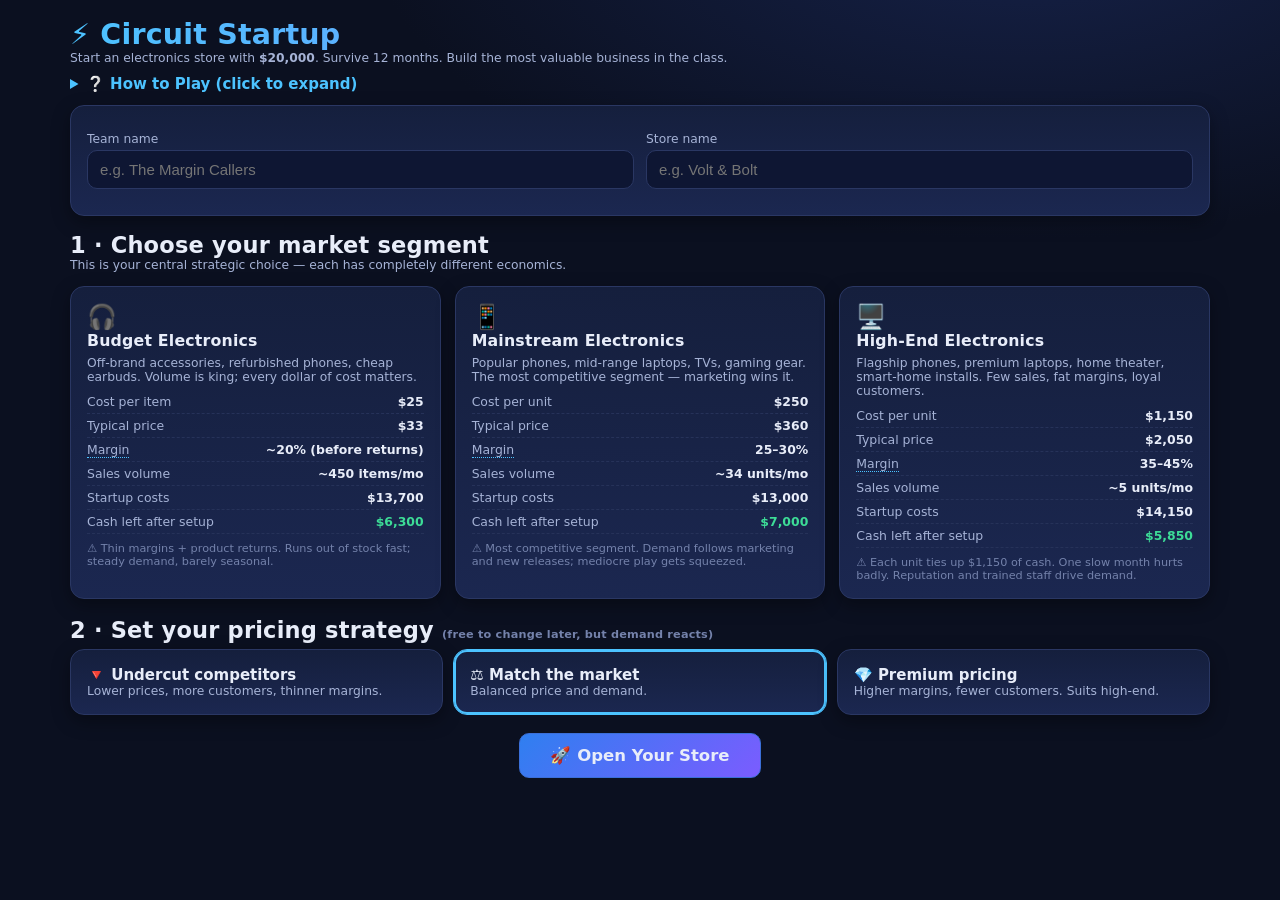
==== index.html @ 0dbc2387 "Add Circuit Startup: electronics store simulation game Single-file browser game for classroom use: t" ====
<!DOCTYPE html>
<html lang="en">
<head>
<meta charset="UTF-8">
<meta name="viewport" content="width=device-width, initial-scale=1.0">
<title>Circuit City Startup — Electronics Store Simulation</title>
<style>
:root{
  --bg:#0b1020; --bg2:#101832; --card:#151f3d; --card2:#1b2750;
  --line:#2a3763; --ink:#e8edf9; --ink2:#a6b3d6; --muted:#7482ab;
  --accent:#4cc3ff; --accent2:#8b7bff; --good:#3ddc97; --warn:#ffc857; --bad:#ff6b81;
  --chart:#4499ec;
  --radius:14px;
  font-size:15px;
}
*{box-sizing:border-box; margin:0; padding:0}
body{
  background:radial-gradient(1200px 600px at 80% -10%, #16224a 0%, var(--bg) 55%);
  color:var(--ink); font-family:"Segoe UI", system-ui, -apple-system, Roboto, sans-serif;
  min-height:100vh;
}
button{font-family:inherit}
h1,h2,h3{font-weight:700; letter-spacing:.2px}
.wrap{max-width:1180px; margin:0 auto; padding:18px 20px 60px}
.small{font-size:.82rem; color:var(--ink2)}
.tiny{font-size:.75rem; color:var(--muted)}
.money{font-variant-numeric:tabular-nums}
.good{color:var(--good)} .bad{color:var(--bad)} .warn{color:var(--warn)}
.hidden{display:none !important}

/* ---------- generic cards / buttons ---------- */
.card{background:linear-gradient(180deg,var(--card),var(--card2)); border:1px solid var(--line);
  border-radius:var(--radius); padding:16px; box-shadow:0 6px 18px rgba(0,0,0,.35)}
.btn{cursor:pointer; border:1px solid var(--line); background:#233059; color:var(--ink);
  padding:8px 14px; border-radius:10px; font-size:.9rem; transition:transform .06s, background .15s}
.btn:hover{background:#2c3c6e}
.btn:active{transform:scale(.97)}
.btn.primary{background:linear-gradient(135deg,#2f7ff0,#7b5cff); border-color:#3b6fd8; font-weight:700}
.btn.primary:hover{filter:brightness(1.12)}
.btn.danger{background:#5a2333; border-color:#7c3247}
.btn.ghost{background:transparent}
.btn:disabled{opacity:.42; cursor:not-allowed; transform:none}
.btn .cost{color:var(--warn); font-weight:700; margin-left:6px}
.pill{display:inline-block; padding:2px 10px; border-radius:999px; font-size:.72rem; border:1px solid var(--line); color:var(--ink2)}

/* ---------- tooltips ---------- */
.tt{border-bottom:1px dotted var(--accent); cursor:help; position:relative}
.tt:hover::after{
  content:attr(data-tip); position:absolute; left:0; bottom:130%; z-index:50; width:260px;
  background:#0d1430; border:1px solid var(--accent); color:var(--ink); padding:9px 11px;
  border-radius:10px; font-size:.78rem; line-height:1.35; box-shadow:0 8px 20px rgba(0,0,0,.5);
  white-space:normal; font-weight:400;
}

/* ---------- setup ---------- */
.logo{font-size:1.9rem; background:linear-gradient(90deg,var(--accent),var(--accent2));
  -webkit-background-clip:text; background-clip:text; color:transparent}
.setup-grid{display:grid; grid-template-columns:repeat(auto-fit,minmax(300px,1fr)); gap:14px; margin-top:14px}
.seg-card{cursor:pointer; position:relative; transition:border-color .15s, transform .1s}
.seg-card:hover{transform:translateY(-2px)}
.seg-card.sel{border-color:var(--accent); box-shadow:0 0 0 2px var(--accent) inset}
.seg-card h3{font-size:1.05rem; margin-bottom:2px}
.seg-card .icon{font-size:1.6rem}
.stat-row{display:flex; justify-content:space-between; padding:4px 0; border-bottom:1px dashed #263259; font-size:.83rem}
.stat-row span:first-child{color:var(--ink2)}
.field{margin:10px 0}
.field label{display:block; font-size:.82rem; color:var(--ink2); margin-bottom:4px}
.field input{width:100%; padding:10px 12px; border-radius:10px; border:1px solid var(--line);
  background:#0e1633; color:var(--ink); font-size:1rem}
.price-opts{display:flex; gap:10px; flex-wrap:wrap; margin-top:6px}
.price-opt{flex:1; min-width:170px; cursor:pointer}
.price-opt.sel{border-color:var(--accent); box-shadow:0 0 0 2px var(--accent) inset}

/* ---------- dashboard ---------- */
.dash{display:grid; grid-template-columns:repeat(auto-fit,minmax(150px,1fr)); gap:10px; margin:12px 0}
.dash .card{padding:10px 14px}
.dash .lbl{font-size:.7rem; text-transform:uppercase; letter-spacing:.8px; color:var(--muted)}
.dash .val{font-size:1.25rem; font-weight:800; margin-top:2px}
#cashVal.c-good{color:var(--good)} #cashVal.c-warn{color:var(--warn)} #cashVal.c-bad{color:var(--bad)}
.meter{height:8px; background:#0d1430; border-radius:99px; overflow:hidden; margin-top:6px}
.meter i{display:block; height:100%; background:linear-gradient(90deg,var(--bad),var(--warn),var(--good)); border-radius:99px}

/* ---------- decision grid ---------- */
.decisions{display:grid; grid-template-columns:repeat(auto-fit,minmax(330px,1fr)); gap:14px; margin-top:14px}
.dcard h3{display:flex; align-items:center; gap:8px; font-size:1rem; margin-bottom:8px}
.dcard .row{display:flex; align-items:center; justify-content:space-between; gap:8px; padding:7px 0; border-bottom:1px dashed #223059}
.dcard .row:last-child{border-bottom:none}
.dcard .desc{flex:1; font-size:.83rem; color:var(--ink2)}
.dcard .desc b{color:var(--ink)}
qty-ctl,.qty{display:flex; align-items:center; gap:6px}
.qty input{width:74px; text-align:center; padding:6px; border-radius:8px; border:1px solid var(--line); background:#0e1633; color:var(--ink)}
.bills li{display:flex; justify-content:space-between; padding:3px 0; font-size:.85rem; color:var(--ink2); list-style:none}
.owned{color:var(--good); font-size:.8rem; font-weight:700}

/* ---------- header/topbar ---------- */
.topbar{display:flex; align-items:center; justify-content:space-between; gap:12px; flex-wrap:wrap}
.month-chip{font-size:1rem; font-weight:800; padding:6px 14px; border-radius:10px; background:#1d2a55; border:1px solid var(--line)}
.season{font-size:.78rem; color:var(--warn)}

/* ---------- chart ---------- */
.chartbox{margin-top:10px}
.chartbox svg{width:100%; height:150px; display:block}
.chartbox text{fill:var(--muted); font-size:10px}
.chartbox .axis{stroke:#26335f; stroke-width:1}
.chartbox .cashline{stroke:var(--chart); stroke-width:2; fill:none; stroke-linejoin:round; stroke-linecap:round}
.chartbox .dot{fill:var(--chart)}
.chartbox .hover-target{fill:transparent; cursor:pointer}
.chartbox .lastlbl{fill:var(--ink); font-weight:700; font-size:11px}

/* ---------- modal ---------- */
.modal-bg{position:fixed; inset:0; background:rgba(4,8,20,.75); display:flex; align-items:center;
  justify-content:center; z-index:100; padding:16px; overflow:auto}
.modal{max-width:640px; width:100%; max-height:92vh; overflow:auto}
.modal h2{margin-bottom:10px}
.pnl{width:100%; border-collapse:collapse; margin:8px 0}
.pnl td{padding:5px 4px; font-size:.88rem; border-bottom:1px dashed #223059}
.pnl td:last-child{text-align:right; font-variant-numeric:tabular-nums}
.pnl tr.total td{border-top:2px solid var(--line); border-bottom:none; font-weight:800}
.breakdown li{list-style:none; font-size:.85rem; color:var(--ink2); padding:3px 0}
.breakdown b{color:var(--ink)}
.event-card{border:1px solid var(--line); border-radius:12px; padding:12px; margin:10px 0}
.event-card.good{border-color:var(--good)} .event-card.bad{border-color:var(--bad)} .event-card.mixed{border-color:var(--warn)}

/* ---------- toasts ---------- */
#toasts{position:fixed; right:16px; top:16px; z-index:200; display:flex; flex-direction:column; gap:8px}
.toast{background:#111b3d; border:1px solid var(--line); border-left:4px solid var(--accent);
  padding:10px 14px; border-radius:10px; font-size:.85rem; box-shadow:0 8px 24px rgba(0,0,0,.5);
  animation:pop .18s ease-out; max-width:320px}
.toast.spend{border-left-color:var(--warn)} .toast.earn{border-left-color:var(--good)} .toast.err{border-left-color:var(--bad)}
@keyframes pop{from{transform:translateY(-8px); opacity:0} to{transform:none; opacity:1}}

/* ---------- final screens ---------- */
.score-big{font-size:3.2rem; font-weight:900; text-align:center; margin:12px 0;
  background:linear-gradient(90deg,var(--accent),var(--accent2)); -webkit-background-clip:text; background-clip:text; color:transparent}
.badges{display:flex; gap:10px; flex-wrap:wrap; justify-content:center; margin:10px 0}
.badge{padding:8px 14px; border-radius:12px; background:#1d2a55; border:1px solid var(--accent2); font-weight:700; font-size:.9rem}
.timeline li{list-style:none; padding:5px 0 5px 14px; border-left:2px solid var(--line); font-size:.85rem; color:var(--ink2)}
.debrief li{margin:10px 0 10px 18px; font-size:.92rem; line-height:1.45}

/* ---------- how to play ---------- */
details.howto{margin:10px 0}
details.howto summary{cursor:pointer; font-weight:700; color:var(--accent)}
details.howto .card{margin-top:8px; font-size:.88rem; line-height:1.5; color:var(--ink2)}
details.howto b{color:var(--ink)}

@media (max-width:640px){ .decisions{grid-template-columns:1fr} }
</style>
</head>
<body>

<!-- ============================================================
     GAME ENGINE — pure logic, no DOM. (Extracted & unit-simulated
     by tools/sim.mjs; keep this block free of document/window.)
     ============================================================ -->
<script id="engine">
"use strict";
/* ---------- seeded RNG ---------- */
function hashStr(s){let h=1779033703^s.length;for(let i=0;i<s.length;i++){h=Math.imul(h^s.charCodeAt(i),3432918353);h=(h<<13)|(h>>>19);}return h>>>0;}
function mulberry32(a){return function(){a|=0;a=(a+0x6D2B79F5)|0;let t=Math.imul(a^(a>>>15),1|a);t=(t+Math.imul(t^(t>>>7),61|t))^t;return ((t^(t>>>14))>>>0)/4294967296;};}

const MONTH_NAMES=["January","February","March","April","May","June","July","August","September","October","November","December"];
/* base seasonality (avg segment feels this fully) */
const SEASON=[0.92,0.90,0.96,1.00,1.00,1.02,1.00,1.12,1.18,1.02,1.38,1.68];

const SEGMENTS={
  budget:{
    key:"budget", icon:"🎧", name:"Budget Electronics",
    blurb:"Off-brand accessories, refurbished phones, cheap earbuds. Volume is king; every dollar of cost matters.",
    unitCost:25, basePrice:33, unitLabel:"item",
    baseDemand:450, staffCap:650, staffCapTrained:720,
    startStaff:1, staffCost:1150, trainedCost:1350,
    rent:1000, utilities:180,
    defectRate:0.02, seasonSens:0.55, repSens:0.5,
    mkt:{social:0.15, local:0.18, influencer:0.10, sale:0.45},
    priceMults:{undercut:{p:0.92,d:1.30}, match:{p:1,d:1}, premium:{p:1.10,d:0.60}},
    startup:{license:500, deposit:1500, fixtures:1400, pos:800, initUnits:380},
    marginNote:"~20% (before returns)", volumeNote:"~450 items/mo", riskNote:"Thin margins + product returns. Runs out of stock fast; steady demand, barely seasonal.",
    catNames:["Phone repair parts","Prepaid SIM & top-ups"],
    serviceName:"Phone repair counter",
    goodScore:35000, greatScore:50000,
  },
  average:{
    key:"average", icon:"📱", name:"Mainstream Electronics",
    blurb:"Popular phones, mid-range laptops, TVs, gaming gear. The most competitive segment — marketing wins it.",
    unitCost:250, basePrice:360, unitLabel:"unit",
    baseDemand:34, staffCap:36, staffCapTrained:42,
    startStaff:1, staffCost:1350, trainedCost:1550,
    rent:1400, utilities:240,
    defectRate:0.015, seasonSens:1.0, repSens:1.0,
    mkt:{social:0.25, local:0.22, influencer:0.40, sale:0.25},
    priceMults:{undercut:{p:0.92,d:1.25}, match:{p:1,d:1}, premium:{p:1.12,d:0.72}},
    startup:{license:500, deposit:2200, fixtures:1800, pos:1000, initUnits:30},
    marginNote:"25–30%", volumeNote:"~34 units/mo", riskNote:"Most competitive segment. Demand follows marketing and new releases; mediocre play gets squeezed.",
    catNames:["Gaming accessories","Smart-home gadgets"],
    serviceName:"Setup & installation desk",
    goodScore:30000, greatScore:45000,
  },
  highend:{
    key:"highend", icon:"🖥️", name:"High-End Electronics",
    blurb:"Flagship phones, premium laptops, home theater, smart-home installs. Few sales, fat margins, loyal customers.",
    unitCost:1150, basePrice:2050, unitLabel:"unit",
    baseDemand:5.2, staffCap:5, staffCapTrained:7,
    startStaff:1, staffCost:1500, trainedCost:1800,
    rent:2000, utilities:300,
    defectRate:0.01, seasonSens:1.15, repSens:1.2,
    mkt:{social:0.10, local:0.12, influencer:0.25, sale:0.05},
    priceMults:{undercut:{p:0.90,d:1.10}, match:{p:1,d:1}, premium:{p:1.06,d:0.90}},
    startup:{license:700, deposit:3200, fixtures:3000, pos:1500, initUnits:5},
    marginNote:"35–45%", volumeNote:"~5 units/mo", riskNote:"Each unit ties up $1,150 of cash. One slow month hurts badly. Reputation and trained staff drive demand.",
    catNames:["Premium audio","Smart-home installs"],
    serviceName:"White-glove install & warranty desk",
    goodScore:35000, greatScore:65000,
  },
};

const MARKETING={
  none:{name:"No marketing", cost:0},
  social:{name:"Social media ads", cost:450, desc:"Cheap reach; best for mainstream."},
  local:{name:"Local ads (radio/flyers)", cost:650, desc:"Reliable local traffic."},
  influencer:{name:"Influencer unboxing", cost:1300, desc:"Moves high-end product; hype for mainstream."},
  sale:{name:"Sale event weekend", cost:800, desc:"Huge for budget volume; cheapens a high-end brand (-3 rep)."},
};
const IMPROVEMENTS={
  displays:{name:"Better displays", cost:900, desc:"+5% demand permanently."},
  demo:{name:"Demo stations", cost:1400, desc:"Let customers try products. +8% demand (+12% high-end)."},
  security:{name:"Security upgrade", cost:1200, desc:"Cuts shrinkage (theft/loss) from 2% to 0.5% of stock monthly; blunts theft events."},
};
const INSURANCE_COST=180;
const SECURITY_BASE=100;
const SERVICE_LAUNCH=1500;
const HIRE_FEE=400, TRAIN_COST=600, SEVERANCE=300;
const CAT_COST=800;
const LOAN_STEP=5000, LOAN_MAX=15000, LOAN_RATE=0.015; /* monthly interest on balance */
const CROWD_COST=500;
const INVESTOR_CASH=6000, INVESTOR_EQUITY=0.15;

function createGame(teamName, storeName, segKey, pricing){
  const seg=SEGMENTS[segKey];
  const seed=hashStr(teamName+"|"+storeName+"|"+segKey);
  const st={
    teamName, storeName, segKey, pricing,
    seed, _rng:mulberry32(seed),
    month:0, phase:"decide", gameOver:false, bankrupt:false,
    cash:20000,
    units:seg.startup.initUnits, invCost:seg.unitCost, unitCost:seg.unitCost,
    staff:seg.startStaff, trained:0,
    rep:50, debt:0, borrowed:0, equity:0,
    insurance:false, security:false, displays:false, demo:false,
    services:false, serviceLevel:0, cats:0,
    marketing:"none",
    costHike:0, nextDemandBonus:0, discountStock:false, competitor:false,
    crowdUsed:false, crowdPending:0,
    investorRounds:0, investorLastFail:-9, investorOffer:null,
    bulkOffer:null, bulkPending:null,
    liquidatedThisMonth:false,
    lastEventNeg:false, lastEventId:null, firedOnce:{},
    monthSpend:{}, minCash:20000,
    history:[], log:[], startupBill:null, pricingChangedFree:true,
  };
  /* startup purchases */
  const su=seg.startup;
  const inv=su.initUnits*seg.unitCost;
  const bill=[["Business license & permits",su.license],["Store lease deposit",su.deposit],
    ["Shelving, fixtures & security",su.fixtures],["Point-of-sale system",su.pos],
    ["Initial inventory ("+su.initUnits+" "+seg.unitLabel+"s)",inv]];
  const total=bill.reduce((a,b)=>a+b[1],0);
  st.cash-=total;
  st.startupBill={items:bill,total};
  st.log.push({m:0,txt:"Opened "+storeName+" ("+seg.name+"). Startup costs $"+total.toLocaleString()+"."});
  st.minCash=Math.min(st.minCash,st.cash);
  return st;
}

function seg(st){return SEGMENTS[st.segKey];}
function rng(st){return st._rng();}

function price(st){
  const s=seg(st);
  let p=s.basePrice*s.priceMults[st.pricing].p;
  if(st.discountStock) p*=0.88;
  return p;
}
function staffCapacity(st){
  const s=seg(st);
  return (st.staff-st.trained)*s.staffCap + st.trained*s.staffCapTrained;
}
function loanPayment(st){
  if(st.debt<=0) return 0;
  const interest=st.debt*LOAN_RATE;
  return Math.min(st.debt+interest, Math.max(500, Math.round(st.debt*0.10)+Math.round(interest)));
}
function burnRate(st){
  const s=seg(st);
  let b=s.rent+s.utilities+SECURITY_BASE;
  b+=(st.staff-st.trained)*s.staffCost + st.trained*s.trainedCost;
  if(st.insurance)b+=INSURANCE_COST;
  b+=loanPayment(st);
  return Math.round(b);
}
function inventoryValue(st){return Math.round(st.units*st.invCost);}
function effUnitCost(st){
  return Math.round(seg(st).unitCost*(st.costHike>0?1.10:1));
}
function seasonMult(st,m){
  const s=seg(st);
  return 1+(SEASON[m]-1)*s.seasonSens;
}
function seasonLabel(m){
  if(m===10||m===11)return"🎄 HOLIDAY SURGE — biggest demand of the year!";
  if(m===7||m===8)return"🎒 Back-to-school bump";
  if(m===9)return"🎄 Holiday season starts next month — stock up NOW!";
  if(m===6)return"Back-to-school bump starts next month";
  if(m===0||m===1)return"❄️ Post-holiday slump — demand is soft";
  return"Normal season";
}

/* ---------- month start: recurring bills ---------- */
function startMonth(st){
  const s=seg(st), lines=[];
  st.phase="decide"; st.marketing="none"; st.liquidatedThisMonth=false;
  st.monthSpend={};
  const pay=loanPayment(st);
  lines.push(["Rent",s.rent],["Payroll ("+st.staff+" staff)",(st.staff-st.trained)*s.staffCost+st.trained*s.trainedCost],
    ["Utilities",s.utilities],["Security system",SECURITY_BASE]);
  if(st.insurance)lines.push(["Insurance premium",INSURANCE_COST]);
  if(pay>0){
    const interest=Math.round(st.debt*LOAN_RATE);
    st.debt=Math.max(0,Math.round(st.debt+interest-pay));
    lines.push(["Loan payment (incl. $"+interest+" interest)",pay]);
  }
  const total=lines.reduce((a,b)=>a+b[1],0);
  st.cash-=total;
  st.recurring={lines,total};
  if(st.crowdPending>0){
    st.cash+=st.crowdPending;
    st.log.push({m:st.month,txt:"Crowdfunding paid out $"+st.crowdPending.toLocaleString()+"."});
    st.crowdCollected=st.crowdPending; st.crowdPending=0;
  } else st.crowdCollected=0;
  if(st.bulkPending){
    st.cash+=st.bulkPending.payout;
    st.log.push({m:st.month,txt:"Corporate bulk order delivered: +$"+st.bulkPending.payout.toLocaleString()+"."});
    st.bulkPaid=st.bulkPending.payout; st.bulkPending=null;
  } else st.bulkPaid=0;
  st.minCash=Math.min(st.minCash,st.cash);
  if(st.cash<=0){bankrupt(st,"Monthly bills of $"+total.toLocaleString()+" drained the last of the cash.");}
  return {lines,total};
}

/* ---------- decision actions (all return {ok,msg}) ---------- */
function spend(st,amount,label,cat){
  if(st.gameOver)return{ok:false,msg:"Game over."};
  if(amount>st.cash)return{ok:false,msg:"Not enough cash — that costs $"+amount.toLocaleString()+" and you have $"+Math.round(st.cash).toLocaleString()+"."};
  st.cash-=amount;
  st.monthSpend[cat]=(st.monthSpend[cat]||0)+amount;
  st.log.push({m:st.month,txt:label+" (−$"+amount.toLocaleString()+")"});
  st.minCash=Math.min(st.minCash,st.cash);
  if(st.cash<=0){bankrupt(st,label+" spent the last of the cash.");}
  return{ok:true};
}
function orderInventory(st,units){
  units=Math.max(0,Math.round(units));
  if(units===0)return{ok:false,msg:"Enter a quantity first."};
  const uc=effUnitCost(st), cost=units*uc;
  const r=spend(st,cost,"Ordered "+units+" "+seg(st).unitLabel+"s @ $"+uc,"inventory");
  if(!r.ok)return r;
  /* weighted-average cost basis */
  st.invCost=(st.invCost*st.units+uc*units)/(st.units+units);
  st.units+=units;
  return{ok:true,msg:"Stock arrived: +"+units};
}
function setMarketing(st,id){
  if(id===st.marketing)return{ok:true};
  if(st.marketing!=="none")return{ok:false,msg:"You already booked "+MARKETING[st.marketing].name+" this month."};
  const mk=MARKETING[id];
  const r=spend(st,mk.cost,"Booked "+mk.name,"marketing");
  if(!r.ok)return r;
  st.marketing=id;
  if(id==="sale"&&st.segKey==="highend"){st.rep=Math.max(5,st.rep-3);st.log.push({m:st.month,txt:"Discount weekend cheapened the premium brand (−3 reputation)."});}
  return{ok:true};
}
function hireStaff(st){
  const r=spend(st,HIRE_FEE,"Hired a new employee","staffing");
  if(!r.ok)return r;
  st.staff++;return{ok:true};
}
function trainStaff(st){
  if(st.trained>=st.staff)return{ok:false,msg:"Everyone is already trained."};
  const r=spend(st,TRAIN_COST,"Sent an employee to product training","staffing");
  if(!r.ok)return r;
  st.trained++;return{ok:true};
}
function layoffStaff(st){
  if(st.staff<=1)return{ok:false,msg:"You need at least one employee to run the register."};
  const r=spend(st,SEVERANCE,"Laid off an employee (severance)","staffing");
  if(!r.ok)return r;
  st.staff--; if(st.trained>st.staff)st.trained=st.staff;
  st.rep=Math.max(5,st.rep-1);
  return{ok:true};
}
function buyImprovement(st,id){
  if(st[id])return{ok:false,msg:"Already installed."};
  const im=IMPROVEMENTS[id];
  const r=spend(st,im.cost,"Installed "+im.name.toLowerCase(),"improvements");
  if(!r.ok)return r;
  st[id]=true;return{ok:true};
}
function launchServices(st){
  if(st.services)return{ok:false,msg:"Already running."};
  const r=spend(st,SERVICE_LAUNCH,"Launched "+seg(st).serviceName.toLowerCase(),"services");
  if(!r.ok)return r;
  st.services=true;st.serviceLevel=500;return{ok:true};
}
function addCategory(st){
  if(st.cats>=2)return{ok:false,msg:"You already carry both adjacent categories."};
  const name=seg(st).catNames[st.cats];
  const r=spend(st,CAT_COST,"Added product line: "+name,"inventory");
  if(!r.ok)return r;
  st.cats++;return{ok:true,msg:name+" added — +10% base demand."};
}
function setInsurance(st,on){
  if(on===st.insurance)return{ok:true};
  st.insurance=on;
  st.log.push({m:st.month,txt:on?"Bought business insurance ($"+INSURANCE_COST+"/mo).":"Cancelled insurance."});
  return{ok:true};
}
function setPricing(st,p){
  if(p===st.pricing)return{ok:true};
  if(st.segKey==="highend"&&p==="undercut"){
    st.rep=Math.max(5,st.rep-6);
    st.log.push({m:st.month,txt:"Slashed prices — premium reputation took a −6 hit."});
  }
  st.pricing=p;
  st.log.push({m:st.month,txt:"Pricing strategy → "+p+"."});
  return{ok:true};
}
/* ---------- fundraising ---------- */
function takeLoan(st){
  if(st.borrowed+LOAN_STEP>LOAN_MAX)return{ok:false,msg:"The bank won't lend beyond $"+LOAN_MAX.toLocaleString()+" total."};
  st.borrowed+=LOAN_STEP;st.debt+=LOAN_STEP;st.cash+=LOAN_STEP;
  st.log.push({m:st.month,txt:"Took a $"+LOAN_STEP.toLocaleString()+" bank loan (1.5%/mo interest)."});
  return{ok:true,msg:"+$5,000 cash. Monthly payments start next month."};
}
function investorQuestions(st){
  const s=seg(st);
  const burn=burnRate(st);
  const margin=Math.round((1-s.unitCost/price(st))*100);
  const runway=Math.max(0,Math.floor(st.cash/Math.max(1,burn)));
  function opts(correct,fmt){
    const set=[correct,Math.round(correct*0.6),Math.round(correct*1.5)];
    /* deterministic shuffle by seed+month */
    const r=mulberry32(st.seed+st.month*7)();
    if(r>0.66)set.push(set.shift());else if(r>0.33)set.unshift(set.pop());
    return set.map(v=>({v,label:fmt(v),correct:v===correct}));
  }
  return[
    {q:"What is your monthly burn rate (recurring costs)?",opts:opts(burn,v=>"$"+v.toLocaleString())},
    {q:"What is your gross margin per sale right now?",opts:opts(margin,v=>v+"%")},
    {q:"At current burn, how many months of runway does your cash cover?",opts:opts(Math.max(1,runway),v=>v+" month"+(v===1?"":"s"))},
  ];
}
function pitchInvestor(st,correctCount){
  if(st.investorRounds>=2)return{ok:false,msg:"Investors are tapped out (max 2 rounds)."};
  if(st.month-st.investorLastFail<2)return{ok:false,msg:"Investors want to see progress — try again in a month or two."};
  if(correctCount>=2){
    st.cash+=INVESTOR_CASH;st.equity+=INVESTOR_EQUITY;st.investorRounds++;
    st.log.push({m:st.month,txt:"Investor pitch succeeded: +$"+INVESTOR_CASH.toLocaleString()+" for "+(INVESTOR_EQUITY*100)+"% equity."});
    return{ok:true,success:true,msg:"They're in! +$6,000 for 15% of the company."};
  }
  st.investorLastFail=st.month;
  st.log.push({m:st.month,txt:"Investor pitch failed — you didn't know your own numbers."});
  return{ok:true,success:false,msg:"They passed. Know your numbers and try again later."};
}
function runCrowdfunding(st){
  if(st.crowdUsed)return{ok:false,msg:"You already ran your one campaign."};
  const r=spend(st,CROWD_COST,"Launched crowdfunding campaign","fundraising");
  if(!r.ok)return r;
  st.crowdUsed=true;
  const roll=rng(st);
  st.crowdPending=Math.round((500+roll*3800)*(0.5+st.rep/100));
  return{ok:true,msg:"Campaign live — backers pay out at the start of next month."};
}
function liquidate(st){
  if(st.liquidatedThisMonth)return{ok:false,msg:"You already ran a lot sale this month."};
  const sell=Math.floor(st.units*0.3);
  if(sell<1)return{ok:false,msg:"Not enough stock to liquidate."};
  const cashIn=Math.round(sell*st.invCost*0.7);
  st.units-=sell;st.cash+=cashIn;st.liquidatedThisMonth=true;
  st.rep=Math.max(5,st.rep-1);
  st.log.push({m:st.month,txt:"Parking-lot liquidation: sold "+sell+" units below cost for $"+cashIn.toLocaleString()+" (−1 rep)."});
  return{ok:true,msg:"+$"+cashIn.toLocaleString()+" cash, −"+sell+" units (sold below cost)."};
}
function acceptBulkOrder(st){
  const o=st.bulkOffer;
  if(!o)return{ok:false,msg:"No offer on the table."};
  const cost=o.units*effUnitCost(st);
  const r=spend(st,cost,"Bought "+o.units+" units for the corporate bulk order","inventory");
  if(!r.ok)return r;
  st.bulkPending={payout:o.payout};
  st.bulkOffer=null;
  return{ok:true,msg:"Deal! $"+o.payout.toLocaleString()+" lands at the start of next month."};
}
function declineBulkOrder(st){st.bulkOffer=null;return{ok:true};}

/* ---------- month end: revenue + event ---------- */
function endMonth(st){
  if(st.gameOver)return null;
  const s=seg(st);
  const m=st.month;
  const rep=st.rep;
  /* demand factors (fixed order for determinism) */
  const base=s.baseDemand*(1+0.10*st.cats);
  const season=seasonMult(st,m);
  const pf=s.priceMults[st.pricing].d;
  const mk=st.marketing!=="none"?1+s.mkt[st.marketing]:1;
  const rf=Math.max(0.3,1+(rep-50)/100*s.repSens);
  const impf=1+(st.displays?0.05:0)+(st.demo?(st.segKey==="highend"?0.12:0.08):0);
  const evf=(1+st.nextDemandBonus)*(st.competitor?(st.segKey==="average"?0.85:0.92):1);
  const luck=0.85+rng(st)*0.30;
  const demand=Math.round(base*season*pf*mk*rf*impf*evf*luck);
  const cap=Math.round(staffCapacity(st));
  const sold=Math.min(demand,st.units,cap);
  const p=price(st);
  const revenue=Math.round(sold*p);
  const returns=Math.round(revenue*s.defectRate);
  let serviceRev=0;
  if(st.services){
    serviceRev=Math.round(st.serviceLevel*(0.7+rep/100*0.6));
    st.serviceLevel=Math.min(1100,st.serviceLevel+75);
  }
  const cogs=Math.round(sold*st.invCost);
  st.units-=sold;
  /* shrinkage */
  const shrinkPct=st.security?0.005:0.02;
  const shrunk=Math.floor(st.units*shrinkPct + (rng(st)<(st.units*shrinkPct%1)?1:0));
  const shrinkCost=Math.round(shrunk*st.invCost);
  st.units-=shrunk;
  st.cash+=revenue-returns+serviceRev;
  /* reputation drift */
  let repNotes=[];
  if(demand>0&&sold<demand*0.8){const hit=st.segKey==="budget"?1:2;st.rep-=hit;repNotes.push("Customers left empty-handed (stockout) −"+hit);}
  if(st.segKey==="budget"){st.rep-=0.3;repNotes.push("Cheap-product returns −0.3");}
  if(st.trained>0){const g=st.segKey==="highend"?1.0:0.8;st.rep+=g*Math.min(st.trained,2);repNotes.push("Trained staff +"+(g*Math.min(st.trained,2)).toFixed(1));}
  if(st.services){st.rep+=0.5;repNotes.push("Service desk +0.5");}
  if(st.segKey==="highend"&&st.pricing==="premium"){st.rep+=0.5;repNotes.push("Premium positioning +0.5");}
  if(st.segKey==="highend"&&st.pricing==="undercut"){st.rep-=2;repNotes.push("Discounting the brand −2");}
  st.rep=Math.max(5,Math.min(95,st.rep));
  /* clear one-month modifiers */
  const usedBonus=st.nextDemandBonus;st.nextDemandBonus=0;
  const wasDiscounted=st.discountStock;st.discountStock=false;
  if(st.costHike>0)st.costHike--;
  /* P&L */
  const spent=st.monthSpend;
  const opEx=(st.recurring?st.recurring.total:0)
    +(spent.marketing||0)+(spent.staffing||0)+(spent.improvements||0)
    +(spent.services||0)+(spent.fundraising||0);
  const profit=revenue-returns+serviceRev-cogs-opEx-shrinkCost;
  const report={
    month:m, demand, sold, cap, unitsLeft:st.units, price:Math.round(p),
    revenue, returns, serviceRev, cogs, shrinkCost, shrunk,
    opEx, profit,
    factors:{base:Math.round(base),season,pf,mk,rf,impf,evf:evf*(1),luck,usedBonus,wasDiscounted},
    repNotes, event:null,
  };
  /* random event */
  report.event=maybeEvent(st);
  st.minCash=Math.min(st.minCash,st.cash);
  st.history.push({m,revenue:revenue-returns+serviceRev,cogs:cogs+shrinkCost,opEx,profit,cashEnd:Math.round(st.cash),
    invValue:inventoryValue(st),sold,demand,rep:Math.round(st.rep)});
  if(st.cash<=0&&!st.gameOver){bankrupt(st,"Month-end losses wiped out the cash.");}
  else if(m===11){st.gameOver=true;st.phase="won";}
  else{st.month++;st.phase="bills";}
  return report;
}

/* ---------- events ---------- */
const EVENTS=[
  {id:"release",w:3,neg:false,kind:"mixed",title:"📦 Major new model release!",
   can:st=>st.units>0,
   apply(st){st.discountStock=true;st.nextDemandBonus+=0.25;
     return"A hot new flagship just launched. Your current stock is last-gen — next month it sells at a 12% discount, but launch hype brings +25% foot traffic.";}},
  {id:"theft",w:2,neg:true,kind:"bad",title:"🚨 Shoplifting incident",
   can:st=>st.units>2,
   apply(st){const pct=st.security?0.02:0.10;const lost=Math.max(1,Math.floor(st.units*pct));
     st.units-=lost;const val=Math.round(lost*st.invCost);let txt="Thieves hit the store overnight: "+lost+" units gone ($"+val.toLocaleString()+" of stock).";
     if(st.security)txt+=" Your security upgrade kept the damage small.";
     if(st.insurance){const back=Math.round(val*0.8);st.cash+=back;txt+=" Insurance reimbursed $"+back.toLocaleString()+".";}
     return txt;}},
  {id:"recall",w:2,neg:true,kind:"bad",title:"⚠️ Product recall",
   can:st=>st.units>3,
   apply(st){const lost=Math.max(1,Math.floor(st.units*0.06));st.units-=lost;
     const val=Math.round(lost*st.invCost);
     st.rep=Math.max(5,st.rep-(st.insurance?2:4));
     let txt="A supplier recalled an item you stock. "+lost+" units pulled from shelves ($"+val.toLocaleString()+"). Reputation −"+(st.insurance?2:4)+".";
     if(st.insurance){const back=Math.round(val*0.6);st.cash+=back;txt+=" Insurance covered $"+back.toLocaleString()+".";}
     return txt;}},
  {id:"hike",w:2,neg:true,kind:"bad",title:"📈 Supplier price hike",
   can:st=>true,
   apply(st){st.costHike=2;return"A component shortage pushed wholesale prices up 10% for the next 2 months. Restocking just got expensive.";}},
  {id:"bigbox",w:1.5,neg:true,kind:"bad",title:"🏬 Big-box competitor opens nearby",
   can:st=>!st.competitor&&st.month>=4,once:true,
   apply(st){st.competitor=true;
     const hit=st.segKey==="average"?"15%":"8%";
     return"A national chain opened two blocks away. Demand drops "+hit+" for the rest of the year. Differentiate or die.";}},
  {id:"viral",w:2,neg:false,kind:"good",title:"🌟 Viral review!",
   can:st=>true,
   apply(st){st.rep=Math.min(95,st.rep+6);st.nextDemandBonus+=0.25;
     return"A local creator's glowing review of your store blew up. Reputation +6 and +25% traffic next month.";}},
  {id:"bulk",w:2,neg:false,kind:"good",title:"💼 Corporate bulk-order opportunity",
   can:st=>!st.bulkPending&&!st.bulkOffer,
   apply(st){const s=seg(st);const units=st.segKey==="budget"?150:(st.segKey==="average"?10:3);
     const cost=units*effUnitCost(st);const payout=Math.round(units*s.basePrice*1.10);
     st.bulkOffer={units,cost,payout};
     return"A local company wants "+units+" units next month. Buy the stock now for ~$"+cost.toLocaleString()+" and they'll pay $"+payout.toLocaleString()+" — decide in next month's turn.";}},
  {id:"poach",w:1.5,neg:true,kind:"bad",title:"🏃 Key employee poached",
   can:st=>st.staff>=2||st.trained>=1,
   apply(st){if(st.trained>0){st.trained--;st.staff=Math.max(1,st.staff-1);}else st.staff=Math.max(1,st.staff-1);
     st.rep=Math.max(5,st.rep-2);
     return"A competitor hired away one of your best people. Staff −1, reputation −2. Regulars notice.";}},
  {id:"expo",w:1.5,neg:false,kind:"good",title:"🎪 Tech expo comes to town",
   can:st=>true,
   apply(st){st.nextDemandBonus+=0.15;return"A regional tech expo is bringing gadget lovers downtown next month: +15% traffic.";}},
];
function maybeEvent(st){
  const roll=rng(st);
  const m=st.month;
  if(m===0)return null;                       /* quiet first month */
  if(roll>0.45)return null;
  let pool=EVENTS.filter(e=>(!e.once||!st.firedOnce[e.id])&&e.id!==st.lastEventId&&e.can(st));
  if(m<=2)pool=pool.filter(e=>!e.neg);        /* no negative events in months 1–3 */
  else if(m<=4&&st.lastEventNeg)pool=pool.filter(e=>!e.neg); /* no back-to-back neg early */
  if(!pool.length)return null;
  const tw=pool.reduce((a,e)=>a+e.w,0);
  let r=rng(st)*tw,ev=pool[0];
  for(const e of pool){r-=e.w;if(r<=0){ev=e;break;}}
  const desc=ev.apply(st);
  st.lastEventNeg=ev.neg;st.lastEventId=ev.id;
  if(ev.once)st.firedOnce[ev.id]=true;
  st.log.push({m,txt:"EVENT — "+ev.title.replace(/^\S+\s/,"")+": "+desc});
  st.minCash=Math.min(st.minCash,st.cash);
  return{title:ev.title,desc,kind:ev.kind};
}

function bankrupt(st,why){
  st.gameOver=true;st.bankrupt=true;st.phase="bankrupt";
  st.bankruptWhy=why;
  st.log.push({m:st.month,txt:"💀 BANKRUPT — "+why});
}

/* ---------- scoring ---------- */
function finalScore(st){
  const h=st.history;
  const last3=h.slice(-3);
  const avg3=last3.length?Math.round(last3.reduce((a,r)=>a+r.profit,0)/last3.length):0;
  const inv=Math.round(inventoryValue(st)*0.6);
  const su=seg(st).startup;
  let assets=Math.round((su.fixtures+su.pos)*0.4);
  if(st.displays)assets+=IMPROVEMENTS.displays.cost*0.5;
  if(st.demo)assets+=IMPROVEMENTS.demo.cost*0.5;
  if(st.security)assets+=IMPROVEMENTS.security.cost*0.5;
  if(st.services)assets+=SERVICE_LAUNCH*0.5;
  assets=Math.round(assets);
  const raw=st.cash+avg3*10+inv+assets-st.debt;
  const val=Math.max(0,Math.round(raw*(1-st.equity)));
  return{cash:Math.round(st.cash),avg3,profitComponent:avg3*10,inv,assets,debt:Math.round(st.debt),
    equity:st.equity,raw:Math.round(raw),valuation:val};
}
function badges(st,score){
  const h=st.history,out=[];
  const holiday=h.filter(r=>r.m===10||r.m===11).reduce((a,r)=>a+r.revenue,0);
  const total=h.reduce((a,r)=>a+r.revenue,0)||1;
  const profMonths=h.filter(r=>r.profit>0).length;
  const avgInv=h.reduce((a,r)=>a+r.invValue,0)/Math.max(1,h.length);
  const avgCogs=h.reduce((a,r)=>a+r.cogs,0)/Math.max(1,h.length);
  if(!st.bankrupt){
    if(holiday/total>0.34)out.push("🎄 Holiday Hero");
    if(profMonths>=8)out.push("📈 Lean and Profitable");
    if(avgCogs>0&&avgInv>2.6*avgCogs)out.push("📦 Inventory Hoarder");
    if(st.minCash<1000)out.push("😅 Barely Survived");
    if(st.borrowed===0&&st.equity===0)out.push("🦅 Bootstrapped");
    if(st.rep>=75)out.push("⭐ Reputation Star");
    if(st.equity>=0.30)out.push("🤝 Investor Darling");
    if(profMonths<=3&&score.valuation>0)out.push("🎢 Wild Ride");
    if(!out.length)out.push("🏪 Open for Business");
  }
  return out.slice(0,3);
}
function segmentNote(st,score){
  const s=seg(st);const v=score.valuation;
  const tier=v>=s.greatScore?"Top-tier":v>=s.goodScore?"Strong":v>=20000?"Solid":"Rough";
  const map={budget:"Budget",average:"Mainstream",highend:"High-End"};
  return tier+" result for a "+map[st.segKey]+" store. (Segments have different economics — "+
    (st.segKey==="budget"?"budget stores grind out thin margins on volume."
    :st.segKey==="average"?"mainstream stores fight the most competition."
    :"high-end stores ride fewer, bigger, riskier sales.")+")";
}
function debriefQuestions(st){
  const h=st.history,q=[];
  const nov=h.find(r=>r.m===10);
  if(nov&&nov.demand>nov.sold*1.2)
    q.push("You entered the holiday surge in November with only "+((nov.sold===0)?"no":nov.sold+" units of")+" sellable stock while "+nov.demand+" customers wanted to buy. What would you order differently in September–October?");
  const hoard=h.find(r=>r.invValue>3*Math.max(1,r.cogs)&&r.invValue>6000);
  if(hoard)q.push("In "+MONTH_NAMES[hoard.m]+" you held $"+hoard.invValue.toLocaleString()+" of unsold inventory. That cash earned nothing sitting on shelves — what was the opportunity cost?");
  if(st.minCash<1500&&!st.bankrupt)
    q.push("Your cash dropped to $"+Math.max(0,Math.round(st.minCash)).toLocaleString()+" at its lowest point. What decision put you there, and what buffer would you keep next time?");
  if(st.bankrupt)
    q.push("Look at the three biggest cash drains above. Which one was avoidable, and what early-warning sign did you miss?");
  const mkt=h.length&&st.log.filter(l=>l.txt.startsWith("Booked")).length;
  if(mkt===0)q.push("You never spent a dollar on marketing. Demand responds to it — how much revenue do you think you left on the table?");
  if(st.equity>0)q.push("You gave away "+(st.equity*100)+"% equity, which cut your final valuation by that share. Was the investor cash worth it — did it fund growth or just cover losses?");
  if(st.borrowed>0&&st.debt>0)q.push("You still owe the bank $"+Math.round(st.debt).toLocaleString()+". Did the loan generate more profit than it cost in interest?");
  q.push("If you replayed this exact year, what is the ONE decision you'd change first — and roughly how much was it worth?");
  return q.slice(0,4);
}
function biggestDrains(st){
  /* aggregate outflows by category for bankruptcy recap */
  const cats={};
  for(const l of st.log){
    const m=l.txt.match(/\(−\$([\d,]+)\)/);
    if(m){const amt=+m[1].replace(/,/g,"");
      let cat="Other spending";
      if(/Ordered|bulk order|product line/i.test(l.txt))cat="Inventory purchases";
      else if(/Booked/.test(l.txt))cat="Marketing";
      else if(/Hired|training|Laid off/.test(l.txt))cat="Staffing";
      else if(/Installed|Launched/.test(l.txt))cat="Improvements & services";
      cats[cat]=(cats[cat]||0)+amt;}
  }
  const rec=st.history.reduce((a,r)=>a+r.opEx,0)+(st.recurring?st.recurring.total:0);
  cats["Recurring costs (rent, payroll, bills)"]=rec;
  return Object.entries(cats).sort((a,b)=>b[1]-a[1]).slice(0,3);
}
</script>

<!-- ============================================================ UI ==== -->
<div class="wrap" id="app"></div>
<div id="toasts"></div>

<script id="ui">
"use strict";
let G=null; /* game state */
const $=s=>document.querySelector(s);
const fmt=n=>"$"+Math.round(n).toLocaleString();
const app=document.getElementById("app");

function toast(msg,cls){
  const t=document.createElement("div");t.className="toast "+(cls||"");t.textContent=msg;
  document.getElementById("toasts").appendChild(t);
  setTimeout(()=>t.remove(),3600);
}
window.addEventListener("beforeunload",e=>{
  if(G&&!G.gameOver){e.preventDefault();e.returnValue="Your game will be lost if you leave!";}
});

/* low-cash warning helper */
function warnIfTight(cost){
  if(!G)return"";
  const burn=burnRate(G);
  const left=G.cash-cost;
  if(left<burn&&left>0)
    return"⚠️ This leaves you with "+fmt(left)+" — your monthly costs are "+fmt(burn)+".";
  return"";
}
/* confirm modal for purchases > $2,000 */
function confirmSpend(label,cost,fn){
  if(cost<=2000){fn();return;}
  const w=warnIfTight(cost);
  openModal(`
    <h2>Confirm purchase</h2>
    <p style="margin:8px 0">${label} for <b class="warn">${fmt(cost)}</b>?</p>
    ${w?`<p class="warn" style="margin:8px 0">${w}</p>`:""}
    <div style="display:flex;gap:10px;margin-top:14px">
      <button class="btn primary" id="cfYes">Yes, spend ${fmt(cost)}</button>
      <button class="btn" id="cfNo">Cancel</button>
    </div>`);
  $("#cfYes").onclick=()=>{closeModal();fn();};
  $("#cfNo").onclick=closeModal;
}
function openModal(html){
  closeModal();
  const bg=document.createElement("div");bg.className="modal-bg";bg.id="modalbg";
  bg.innerHTML=`<div class="card modal">${html}</div>`;
  document.body.appendChild(bg);
}
function closeModal(){const m=$("#modalbg");if(m)m.remove();}

function act(fn,label){
  const r=fn();
  if(!r.ok){toast(r.msg,"err");return;}
  if(r.msg)toast(r.msg,label==="earn"?"earn":"spend");
  if(G.bankrupt){renderBankrupt();return;}
  renderGame();
}

/* ================= SETUP SCREEN ================= */
let setupSel={seg:null,pricing:"match"};
function renderSetup(){
  G=null;setupSel={seg:null,pricing:"match"};
  const segCards=Object.values(SEGMENTS).map(s=>{
    const su=s.startup;const inv=su.initUnits*s.unitCost;
    const total=su.license+su.deposit+su.fixtures+su.pos+inv;
    return`<div class="card seg-card" data-seg="${s.key}">
      <div class="icon">${s.icon}</div><h3>${s.name}</h3>
      <p class="small" style="margin:6px 0">${s.blurb}</p>
      <div class="stat-row"><span>Cost per ${s.unitLabel}</span><b>${fmt(s.unitCost)}</b></div>
      <div class="stat-row"><span>Typical price</span><b>${fmt(s.basePrice)}</b></div>
      <div class="stat-row"><span><span class="tt" data-tip="Margin = (price − cost) ÷ price. The slice of each sale you keep before expenses.">Margin</span></span><b>${s.marginNote}</b></div>
      <div class="stat-row"><span>Sales volume</span><b>${s.volumeNote}</b></div>
      <div class="stat-row"><span>Startup costs</span><b>${fmt(total)}</b></div>
      <div class="stat-row"><span>Cash left after setup</span><b class="${20000-total>5000?'good':'warn'}">${fmt(20000-total)}</b></div>
      <p class="tiny" style="margin-top:8px">⚠️ ${s.riskNote}</p>
    </div>`;}).join("");
  app.innerHTML=`
    <h1 class="logo">⚡ Circuit Startup</h1>
    <p class="small">Start an electronics store with <b>$20,000</b>. Survive 12 months. Build the most valuable business in the class.</p>
    ${howToPlay()}
    <div class="card" style="margin-top:12px">
      <div style="display:grid;grid-template-columns:1fr 1fr;gap:12px">
        <div class="field"><label>Team name</label><input id="teamName" maxlength="24" placeholder="e.g. The Margin Callers"></div>
        <div class="field"><label>Store name</label><input id="storeName" maxlength="24" placeholder="e.g. Volt & Bolt"></div>
      </div>
    </div>
    <h2 style="margin-top:16px">1 · Choose your market segment</h2>
    <p class="small">This is your central strategic choice — each has completely different economics.</p>
    <div class="setup-grid">${segCards}</div>
    <h2 style="margin-top:18px">2 · Set your pricing strategy <span class="tiny">(free to change later, but demand reacts)</span></h2>
    <div class="price-opts">
      <div class="card price-opt" data-p="undercut"><b>🔻 Undercut competitors</b><p class="small">Lower prices, more customers, thinner margins.</p></div>
      <div class="card price-opt sel" data-p="match"><b>⚖️ Match the market</b><p class="small">Balanced price and demand.</p></div>
      <div class="card price-opt" data-p="premium"><b>💎 Premium pricing</b><p class="small">Higher margins, fewer customers. Suits high-end.</p></div>
    </div>
    <div style="margin-top:18px;text-align:center">
      <button class="btn primary" id="startBtn" style="font-size:1.1rem;padding:12px 30px">🚀 Open Your Store</button>
    </div>`;
  document.querySelectorAll(".seg-card").forEach(el=>el.onclick=()=>{
    document.querySelectorAll(".seg-card").forEach(x=>x.classList.remove("sel"));
    el.classList.add("sel");setupSel.seg=el.dataset.seg;});
  document.querySelectorAll(".price-opt").forEach(el=>el.onclick=()=>{
    document.querySelectorAll(".price-opt").forEach(x=>x.classList.remove("sel"));
    el.classList.add("sel");setupSel.pricing=el.dataset.p;});
  $("#startBtn").onclick=()=>{
    const t=$("#teamName").value.trim(),s=$("#storeName").value.trim();
    if(!t||!s){toast("Enter a team name and a store name first.","err");return;}
    if(!setupSel.seg){toast("Pick a market segment first.","err");return;}
    G=createGame(t,s,setupSel.seg,setupSel.pricing);
    const bill=G.startupBill;
    openModal(`
      <h2>🧾 Startup purchases</h2>
      <p class="small">These deduct immediately — everything costs money.</p>
      <table class="pnl">${bill.items.map(i=>`<tr><td>${i[0]}</td><td class="bad">−${fmt(i[1])}</td></tr>`).join("")}
      <tr class="total"><td>Total</td><td class="bad">−${fmt(bill.total)}</td></tr>
      <tr class="total"><td>Cash remaining</td><td class="${G.cash>5000?'good':'warn'}">${fmt(G.cash)}</td></tr></table>
      <button class="btn primary" id="beginBtn" style="margin-top:10px;width:100%">Begin January →</button>`);
    $("#beginBtn").onclick=()=>{closeModal();startMonth(G);if(G.bankrupt){renderBankrupt();return;}showBills();};
  };
}
function howToPlay(){
  return`<details class="howto"><summary>❔ How to Play (click to expand)</summary>
  <div class="card">
    <p><b>Goal:</b> survive 12 monthly turns and finish with the highest <span class="tt" data-tip="Business valuation = cash + (avg. of last 3 months' profit × 10) + inventory & asset value − debt, reduced by any equity you gave away.">business valuation</span>. If cash ever hits $0, you're bankrupt — game over, no restarts.</p>
    <p style="margin-top:6px"><b>Each month:</b> ① your recurring bills auto-deduct (doing nothing still burns cash) → ② make decisions: restock inventory, market, staff up, improve the store, raise money → ③ open the doors: revenue resolves and a random event may hit → ④ read your mini P&L and continue.</p>
    <p style="margin-top:6px"><b>Key terms:</b>
      <span class="tt" data-tip="Burn rate: the recurring cash your business consumes every month (rent, payroll, utilities, insurance, loan payments) before selling anything.">burn rate</span> ·
      <span class="tt" data-tip="Cost of goods sold: what YOU paid for the items you sold this month. Revenue − COGS = gross profit.">COGS</span> ·
      <span class="tt" data-tip="Margin: the % of each sale you keep after paying for the product. High-end ≈ 40%, budget ≈ 20%.">margin</span> ·
      <span class="tt" data-tip="Inventory turnover: how fast stock converts to sales. Unsold stock is cash trapped on a shelf.">inventory turnover</span> ·
      <span class="tt" data-tip="Shrinkage: inventory lost to theft and damage — about 2%/month unless you upgrade security.">shrinkage</span> ·
      <span class="tt" data-tip="Equity: ownership share. Investor cash is not free — the % you give away multiplies down your final score.">equity</span>.</p>
    <p style="margin-top:6px"><b>Seasonality:</b> August–September brings a back-to-school bump; <b>November–December is the holiday surge</b> — the year's biggest opportunity. Stock up ahead of it or watch customers walk out.</p>
    <p style="margin-top:6px"><b>Tips:</b> keep at least one month of burn in cash · stock ahead of demand, not behind it · match marketing to your segment · watch the warning when a purchase leaves you thin.</p>
  </div></details>`;
}

/* ================= BILLS SCREEN (month start) ================= */
function showBills(){
  const rec=G.recurring;
  const extra=[];
  if(G.crowdCollected)extra.push(`<tr><td>🎉 Crowdfunding payout</td><td class="good">+${fmt(G.crowdCollected)}</td></tr>`);
  if(G.bulkPaid)extra.push(`<tr><td>💼 Corporate bulk order paid</td><td class="good">+${fmt(G.bulkPaid)}</td></tr>`);
  openModal(`
    <h2>📆 ${MONTH_NAMES[G.month]} — bills are due</h2>
    <p class="small">Recurring costs auto-deduct before you make any decision. Doing nothing still burns cash.</p>
    <table class="pnl">${rec.lines.map(l=>`<tr><td>${l[0]}</td><td class="bad">−${fmt(l[1])}</td></tr>`).join("")}
    ${extra.join("")}
    <tr class="total"><td>Cash after bills</td><td class="${G.cash>burnRate(G)?'good':'bad'}">${fmt(G.cash)}</td></tr></table>
    <button class="btn primary" id="okBills" style="width:100%;margin-top:8px">Plan the month →</button>`);
  $("#okBills").onclick=()=>{closeModal();renderGame();};
}

/* ================= MAIN GAME SCREEN ================= */
function renderGame(){
  if(!G)return;
  const s=SEGMENTS[G.segKey];
  const burn=burnRate(G);
  const cashCls=G.cash>10000?"c-good":G.cash>=3000?"c-warn":"c-bad";
  const uc=effUnitCost(G);
  const mk=G.marketing;
  app.innerHTML=`
  <div class="topbar">
    <div><h1 style="font-size:1.3rem">${s.icon} ${G.storeName}</h1>
      <span class="tiny">Team ${G.teamName} · ${s.name} · ${G.pricing} pricing</span></div>
    <div style="display:flex;align-items:center;gap:10px">
      <span class="month-chip">📅 Month ${G.month+1} / 12 · ${MONTH_NAMES[G.month]}</span>
      <button class="btn ghost" id="newGame">↻ New Game</button>
    </div>
  </div>
  <div class="season" style="margin:4px 0 0">${seasonLabel(G.month)}</div>
  <div class="dash">
    <div class="card"><div class="lbl">Cash</div><div class="val money"><span class="${cashCls}" id="cashVal">${fmt(G.cash)}</span></div></div>
    <div class="card"><div class="lbl"><span class="tt" data-tip="Your recurring monthly costs: rent, payroll, utilities, security, insurance, loan payments. This deducts automatically every month.">Monthly burn</span></div><div class="val money">${fmt(burn)}</div></div>
    <div class="card"><div class="lbl">Inventory</div><div class="val money">${G.units} <span class="tiny">${s.unitLabel}s</span></div><div class="tiny">${fmt(inventoryValue(G))} tied up in stock</div></div>
    <div class="card"><div class="lbl">Reputation</div><div class="val">${Math.round(G.rep)}<span class="tiny">/100</span></div><div class="meter"><i style="width:${G.rep}%"></i></div></div>
    <div class="card"><div class="lbl">Debt / Equity</div><div class="val money">${fmt(G.debt)}</div><div class="tiny">${(G.equity*100).toFixed(0)}% equity given away</div></div>
  </div>
  <div class="card chartbox"><div class="lbl tiny" style="text-transform:uppercase;letter-spacing:.8px">Cash over time</div>${cashChart()}</div>
  ${howToPlay()}
  <div class="decisions">
    <div class="card dcard">
      <h3>📦 Inventory <span class="pill">${G.units} in stock</span></h3>
      <div class="row"><div class="desc">Restock @ <b>${fmt(uc)}</b>/${s.unitLabel}${G.costHike?' <span class="warn">(supplier hike!)</span>':""}.
        Sell price ≈ <b>${fmt(price(G))}</b>. Last month's demand: <b>${G.history.length?G.history[G.history.length-1].demand:"?"}</b></div>
        <div class="qty"><input type="number" id="ordQty" min="0" step="${G.segKey==='budget'?50:1}" value="${suggestOrder()}">
        <button class="btn" id="ordBtn">Order</button></div></div>
      <div class="row"><div class="desc">Diversify: <b>${G.cats<2?s.catNames[G.cats]:"—"}</b> (+10% base demand, permanent)</div>
        ${G.cats>=2?'<span class="owned">✓ Both added</span>':`<button class="btn" id="catBtn">Add<span class="cost">${fmt(CAT_COST)}</span></button>`}</div>
      <div class="row"><div class="desc"><span class="tt" data-tip="Sell 30% of your stock at 70% of what you paid — losing money per unit, but turning shelf-stock into cash immediately.">Parking-lot liquidation sale</span> — quick cash below cost</div>
        <button class="btn" id="liqBtn" ${G.units<4||G.liquidatedThisMonth?"disabled":""}>Liquidate 30%</button></div>
    </div>
    <div class="card dcard">
      <h3>📣 Marketing <span class="pill">${mk==="none"?"none booked":MARKETING[mk].name}</span></h3>
      ${["social","local","influencer","sale"].map(id=>{
        const m=MARKETING[id];const eff=Math.round(s.mkt[id]*100);
        return`<div class="row"><div class="desc"><b>${m.name}</b> — +${eff}% demand this month. <span class="tiny">${m.desc}</span></div>
        <button class="btn" data-mkt="${id}" ${mk!=="none"?"disabled":""}>Book<span class="cost">${fmt(m.cost)}</span></button></div>`;}).join("")}
    </div>
    <div class="card dcard">
      <h3>🧑‍💼 Staffing <span class="pill">${G.staff} staff · ${G.trained} trained</span></h3>
      <div class="row"><div class="desc">Capacity: <b>${Math.round(staffCapacity(G))}</b> sales/mo. Salary ${fmt(s.staffCost)}/mo (trained ${fmt(s.trainedCost)}).</div></div>
      <div class="row"><div class="desc">Hire employee <span class="tiny">(+${s.staffCap} capacity, +${fmt(s.staffCost)}/mo burn)</span></div>
        <button class="btn" id="hireBtn">Hire<span class="cost">${fmt(HIRE_FEE)}</span></button></div>
      <div class="row"><div class="desc">Train employee <span class="tiny">(+capacity${G.segKey==="highend"?", +reputation — critical for high-end":", +reputation"})</span></div>
        <button class="btn" id="trainBtn" ${G.trained>=G.staff?"disabled":""}>Train<span class="cost">${fmt(TRAIN_COST)}</span></button></div>
      <div class="row"><div class="desc">Lay off <span class="tiny">(severance, −1 rep)</span></div>
        <button class="btn danger" id="fireBtn" ${G.staff<=1?"disabled":""}>Lay off<span class="cost">${fmt(SEVERANCE)}</span></button></div>
    </div>
    <div class="card dcard">
      <h3>🏗️ Store & services</h3>
      ${Object.entries(IMPROVEMENTS).map(([id,im])=>`
        <div class="row"><div class="desc"><b>${im.name}</b> — ${im.desc}</div>
        ${G[id]?'<span class="owned">✓ Installed</span>':`<button class="btn" data-imp="${id}">Buy<span class="cost">${fmt(im.cost)}</span></button>`}</div>`).join("")}
      <div class="row"><div class="desc"><b>${s.serviceName}</b> — recurring high-margin revenue, grows monthly.</div>
        ${G.services?`<span class="owned">✓ Earning ~${fmt(G.serviceLevel)}/mo</span>`:`<button class="btn" id="svcBtn">Launch<span class="cost">${fmt(SERVICE_LAUNCH)}</span></button>`}</div>
      <div class="row"><div class="desc"><b>Insurance</b> — ${fmt(INSURANCE_COST)}/mo; covers most theft/recall losses.</div>
        <button class="btn" id="insBtn">${G.insurance?"Cancel":"Buy"} insurance</button></div>
    </div>
    <div class="card dcard">
      <h3>💰 Fundraising</h3>
      <div class="row"><div class="desc"><b>Bank loan</b> — +$5,000 now; 1.5%/mo interest, ~10-month payback. Borrowed: ${fmt(G.borrowed)}/${fmt(LOAN_MAX)}</div>
        <button class="btn" id="loanBtn" ${G.borrowed>=LOAN_MAX?"disabled":""}>Borrow $5,000</button></div>
      <div class="row"><div class="desc"><b>Investor pitch</b> — answer 3 questions about YOUR numbers. Success: +${fmt(INVESTOR_CASH)} for ${INVESTOR_EQUITY*100}% <span class="tt" data-tip="Equity = ownership. Every % you give away multiplies your final valuation down. 15% equity = final score × 0.85.">equity</span>.</div>
        <button class="btn" id="invBtn" ${G.investorRounds>=2||G.month-G.investorLastFail<2||G.month<1?"disabled":""}>Pitch</button></div>
      <div class="row"><div class="desc"><b>Crowdfunding</b> — one-time campaign; payout depends on reputation + luck.</div>
        <button class="btn" id="crowdBtn" ${G.crowdUsed?"disabled":""}>${G.crowdUsed?"Used":"Launch"}<span class="cost">${G.crowdUsed?"":fmt(CROWD_COST)}</span></button></div>
    </div>
    <div class="card dcard">
      <h3>🏷️ Pricing <span class="pill">${G.pricing}</span></h3>
      ${["undercut","match","premium"].map(p=>{
        const pm=s.priceMults[p];
        return`<div class="row"><div class="desc"><b>${p==="undercut"?"🔻 Undercut":p==="match"?"⚖️ Match market":"💎 Premium"}</b>
          <span class="tiny">price ×${pm.p} · demand ×${pm.d}${G.segKey==="highend"&&p==="undercut"?" · −6 rep to switch!":""}</span></div>
        <button class="btn" data-price="${p}" ${G.pricing===p?"disabled":""}>${G.pricing===p?"Active":"Switch (free)"}</button></div>`;}).join("")}
      ${G.bulkOffer?`<div class="row" style="border:1px solid var(--warn);border-radius:10px;padding:8px;margin-top:6px">
        <div class="desc"><b>💼 Bulk order on the table:</b> buy ${G.bulkOffer.units} units (~${fmt(G.bulkOffer.units*uc)}) → they pay <b class="good">${fmt(G.bulkOffer.payout)}</b> next month.</div>
        <div style="display:flex;gap:6px"><button class="btn primary" id="bulkYes">Accept</button><button class="btn" id="bulkNo">Decline</button></div></div>`:""}
    </div>
  </div>
  <div style="text-align:center;margin-top:20px">
    <button class="btn primary" id="endBtn" style="font-size:1.15rem;padding:14px 40px">🔔 Open the Doors — resolve ${MONTH_NAMES[G.month]}</button>
    <p class="tiny" style="margin-top:6px">Revenue comes in, then a random event may hit.</p>
  </div>`;
  wireGame();
}
function suggestOrder(){
  const last=G.history.length?G.history[G.history.length-1].demand:SEGMENTS[G.segKey].baseDemand;
  return Math.max(0,Math.round(last*seasonMult(G,G.month)/seasonMult(G,Math.max(0,G.month-1)))-G.units+ (G.segKey==="budget"?50:1));
}
function wireGame(){
  $("#newGame").onclick=()=>{
    openModal(`<h2>Start a new game?</h2><p class="small" style="margin:8px 0">This fully resets everything — the current run is gone for good.</p>
      <div style="display:flex;gap:10px;margin-top:10px"><button class="btn danger" id="ngYes">Yes, reset</button><button class="btn" id="ngNo">Keep playing</button></div>`);
    $("#ngYes").onclick=()=>{closeModal();renderSetup();};
    $("#ngNo").onclick=closeModal;
  };
  $("#ordBtn").onclick=()=>{
    const q=Math.max(0,Math.round(+$("#ordQty").value||0));
    const cost=q*effUnitCost(G);
    if(!q){toast("Enter a quantity first.","err");return;}
    const w=warnIfTight(cost);if(w)toast(w,"err");
    confirmSpend("Order "+q+" "+SEGMENTS[G.segKey].unitLabel+"s",cost,()=>act(()=>orderInventory(G,q)));
  };
  const cat=$("#catBtn");if(cat)cat.onclick=()=>act(()=>addCategory(G));
  $("#liqBtn").onclick=()=>act(()=>liquidate(G),"earn");
  document.querySelectorAll("[data-mkt]").forEach(b=>b.onclick=()=>{
    const id=b.dataset.mkt;const w=warnIfTight(MARKETING[id].cost);if(w)toast(w,"err");
    act(()=>setMarketing(G,id));});
  $("#hireBtn").onclick=()=>act(()=>hireStaff(G));
  $("#trainBtn").onclick=()=>act(()=>trainStaff(G));
  $("#fireBtn").onclick=()=>act(()=>layoffStaff(G));
  document.querySelectorAll("[data-imp]").forEach(b=>b.onclick=()=>{
    const id=b.dataset.imp;
    confirmSpend("Install "+IMPROVEMENTS[id].name,IMPROVEMENTS[id].cost,()=>act(()=>buyImprovement(G,id)));});
  $("#svcBtn")&&($("#svcBtn").onclick=()=>act(()=>launchServices(G)));
  $("#insBtn").onclick=()=>act(()=>setInsurance(G,!G.insurance));
  $("#loanBtn").onclick=()=>act(()=>takeLoan(G),"earn");
  $("#crowdBtn").onclick=()=>act(()=>runCrowdfunding(G));
  $("#invBtn").onclick=showInvestorPitch;
  document.querySelectorAll("[data-price]").forEach(b=>b.onclick=()=>act(()=>setPricing(G,b.dataset.price)));
  const by=$("#bulkYes");if(by){by.onclick=()=>{
    confirmSpend("Buy "+G.bulkOffer.units+" units for the corporate order",G.bulkOffer.units*effUnitCost(G),()=>act(()=>acceptBulkOrder(G),"earn"));};
    $("#bulkNo").onclick=()=>act(()=>declineBulkOrder(G));}
  $("#endBtn").onclick=()=>{
    const rep=endMonth(G);
    if(G.bankrupt){renderBankrupt(rep);return;}
    showMonthReport(rep);
  };
}
function showInvestorPitch(){
  const qs=investorQuestions(G);
  let html=`<h2>🤝 Investor pitch</h2><p class="small">Answer at least 2 of 3 correctly about your OWN business. Success: +${fmt(INVESTOR_CASH)} for ${INVESTOR_EQUITY*100}% equity.</p>`;
  qs.forEach((q,i)=>{
    html+=`<p style="margin:10px 0 4px"><b>${i+1}. ${q.q}</b></p>`+
      q.opts.map((o,j)=>`<label style="display:block;padding:4px 0"><input type="radio" name="q${i}" value="${o.correct?1:0}"> ${o.label}</label>`).join("");
  });
  html+=`<div style="display:flex;gap:10px;margin-top:12px"><button class="btn primary" id="pitchGo">Make the pitch</button><button class="btn" id="pitchNo">Back out</button></div>`;
  openModal(html);
  $("#pitchNo").onclick=closeModal;
  $("#pitchGo").onclick=()=>{
    let correct=0;
    for(let i=0;i<3;i++){const sel=document.querySelector(`input[name=q${i}]:checked`);if(sel&&sel.value==="1")correct++;}
    closeModal();
    const r=pitchInvestor(G,correct);
    if(!r.ok){toast(r.msg,"err");return;}
    toast(r.msg,r.success?"earn":"err");
    renderGame();
  };
}

/* ================= MONTH REPORT ================= */
function showMonthReport(r){
  const s=SEGMENTS[G.segKey];
  const f=r.factors;
  const fx=(n)=>"×"+n.toFixed(2);
  const lines=[
    `Base demand <b>${f.base}</b> ${s.unitLabel}s`,
    `Seasonality (${MONTH_NAMES[r.month]}) <b>${fx(f.season)}</b>`,
    `Pricing (${G.pricing}) <b>${fx(f.pf)}</b>`,
    `Marketing <b>${fx(f.mk)}</b>`,
    `Reputation (${Math.round(G.rep)}) <b>${fx(f.rf)}</b>`,
    f.impf>1?`Store upgrades <b>${fx(f.impf)}</b>`:null,
    f.evf!==1?`Events/competition <b>${fx(f.evf)}</b>`:null,
    `Luck <b>${fx(f.luck)}</b>`,
  ].filter(Boolean).map(t=>`<li>· ${t}</li>`).join("");
  const capped=r.sold<r.demand;
  const capReason=r.sold===r.cap&&r.cap<r.demand?"staff capacity":"inventory on hand";
  const net=r.revenue-r.returns+r.serviceRev-r.cogs-r.opEx-r.shrinkCost;
  openModal(`
    <h2>📊 ${MONTH_NAMES[r.month]} results</h2>
    <p class="small"><b>Why you earned this</b> — demand math:</p>
    <ul class="breakdown">${lines}
      <li>→ <b>${r.demand} customers</b> wanted to buy; you sold <b>${r.sold}</b> at ${fmt(r.price)}${f.wasDiscounted?' <span class="warn">(old-model discount)</span>':""}
      ${capped?`<span class="bad"> — limited by ${capReason}!</span>`:""}</li></ul>
    ${r.event?`<div class="event-card ${r.event.kind}"><b>${r.event.title}</b><p class="small" style="margin-top:4px">${r.event.desc}</p></div>`:""}
    <table class="pnl">
      <tr><td>Revenue (${r.sold} × ${fmt(r.price)})</td><td class="good">+${fmt(r.revenue)}</td></tr>
      ${r.returns?`<tr><td>Returns & defects</td><td class="bad">−${fmt(r.returns)}</td></tr>`:""}
      ${r.serviceRev?`<tr><td>${s.serviceName}</td><td class="good">+${fmt(r.serviceRev)}</td></tr>`:""}
      <tr><td><span class="tt" data-tip="Cost of goods sold — what you originally paid for the units you sold this month.">COGS</span></td><td class="bad">−${fmt(r.cogs)}</td></tr>
      <tr><td>Operating costs (bills + spending)</td><td class="bad">−${fmt(r.opEx)}</td></tr>
      ${r.shrinkCost?`<tr><td><span class="tt" data-tip="Stock lost to theft/damage this month. Security upgrades cut this from 2% to 0.5%.">Shrinkage</span> (${r.shrunk} units)</td><td class="bad">−${fmt(r.shrinkCost)}</td></tr>`:""}
      <tr class="total"><td>Net profit</td><td class="${net>=0?'good':'bad'}">${net>=0?"+":"−"}${fmt(Math.abs(net))}</td></tr>
      <tr class="total"><td>Cash balance</td><td class="${G.cash>3000?'good':'bad'}">${fmt(G.cash)}</td></tr>
      <tr><td>Inventory left</td><td>${r.unitsLeft} ${s.unitLabel}s (${fmt(inventoryValue(G))})</td></tr>
    </table>
    <button class="btn primary" id="nextBtn" style="width:100%;margin-top:8px">
      ${G.phase==="won"?"🏁 See final results":"Continue to "+MONTH_NAMES[G.month]+" →"}</button>`);
  $("#nextBtn").onclick=()=>{
    closeModal();
    if(G.phase==="won"){renderVictory();return;}
    startMonth(G);
    if(G.bankrupt){renderBankrupt();return;}
    showBills();
  };
}

/* ================= CASH CHART (single series, hover tooltips) ===== */
function cashChart(){
  const pts=[{m:-1,v:20000}].concat(G.history.map(h=>({m:h.m,v:h.cashEnd})));
  if(!G.gameOver)pts.push({m:G.month,v:Math.round(G.cash)});
  const W=1000,H=150,padL=46,padR=30,padT=12,padB=20;
  const lo=Math.min(0,...pts.map(p=>p.v)),hi=Math.max(22000,...pts.map(p=>p.v));
  const X=i=>padL+(W-padL-padR)*(i/(Math.max(1,pts.length-1)));
  const Y=v=>padT+(H-padT-padB)*(1-(v-lo)/(hi-lo));
  const line=pts.map((p,i)=>(i?"L":"M")+X(i).toFixed(1)+" "+Y(p.v).toFixed(1)).join(" ");
  const gridVals=[0,10000,Math.round(hi/1000)*1000].filter((v,i,a)=>a.indexOf(v)===i&&v>=lo&&v<=hi);
  const grid=gridVals.map(v=>`<line class="axis" x1="${padL}" x2="${W-padR}" y1="${Y(v)}" y2="${Y(v)}"/>
    <text x="4" y="${Y(v)+3}">$${(v/1000)}k</text>`).join("");
  const dots=pts.map((p,i)=>`<circle class="dot" cx="${X(i)}" cy="${Y(p.v)}" r="3"></circle>
    <circle class="hover-target" cx="${X(i)}" cy="${Y(p.v)}" r="10"><title>${p.m<0?"Start":MONTH_NAMES[p.m]}: ${fmt(p.v)}</title></circle>`).join("");
  const last=pts[pts.length-1];
  const lbl=`<text class="lastlbl" x="${Math.min(X(pts.length-1)+6,W-70)}" y="${Math.max(12,Y(last.v)-6)}">${fmt(last.v)}</text>`;
  return`<svg viewBox="0 0 ${W} ${H}" preserveAspectRatio="none" role="img" aria-label="Cash balance by month">
    ${grid}<path class="cashline" d="${line}"/>${dots}${lbl}</svg>`;
}

/* ================= END SCREENS ================= */
function renderBankrupt(){
  const drains=biggestDrains(G);
  const topSpend=drains.find(d=>!/Recurring/.test(d[0]));
  let lesson="Cash is oxygen: profit on paper means nothing if the bank account hits zero first.";
  if(topSpend&&/Inventory/.test(topSpend[0])&&topSpend[1]>6000)
    lesson="Inventory is cash wearing a disguise — buy what will sell this month, not what might sell someday.";
  else if(topSpend&&/Marketing|Staffing|Improvements/.test(topSpend[0])&&topSpend[1]>3000)
    lesson="You spent on growth before the revenue existed to pay for it. Growth spending is great — when this month's sales can cover it.";
  else if(drains[0]&&/Recurring/.test(drains[0][0]))
    lesson="Rent and payroll burned every month whether you acted or not. Plan around the burn rate before planning for growth.";
  app.innerHTML=`
    <div style="text-align:center;margin-top:30px">
      <h1 style="font-size:2.6rem">💀 BANKRUPT</h1>
      <p class="small" style="margin-top:6px">${G.storeName} closed its doors in ${MONTH_NAMES[G.month]} (month ${G.month+1}).</p>
      <p class="warn" style="margin-top:4px">${G.bankruptWhy||""}</p>
    </div>
    <div class="setup-grid" style="margin-top:20px">
      <div class="card"><h3>📉 Biggest cash drains</h3>
        ${drains.map(d=>`<div class="stat-row"><span>${d[0]}</span><b class="bad">−${fmt(d[1])}</b></div>`).join("")}
      </div>
      <div class="card"><h3>🕰️ How it happened</h3>
        <ul class="timeline">${G.log.slice(-12).map(l=>`<li><b>${MONTH_NAMES[Math.min(11,l.m)]}:</b> ${l.txt}</li>`).join("")}</ul>
      </div>
    </div>
    <div class="card" style="margin-top:14px"><h3>🎓 Lesson</h3><p class="small" style="margin-top:6px">${lesson}</p>
      <h3 style="margin-top:12px">Debrief</h3>
      <ol class="debrief">${debriefQuestions(G).map(q=>`<li>${q}</li>`).join("")}</ol></div>
    <div style="text-align:center;margin-top:18px"><button class="btn primary" id="ng2" style="padding:12px 30px">↻ New Game</button></div>`;
  $("#ng2").onclick=renderSetup;
}
function renderVictory(){
  const sc=finalScore(G);
  const bl=badges(G,sc);
  const s=SEGMENTS[G.segKey];
  app.innerHTML=`
    <div style="text-align:center;margin-top:24px">
      <h1>🏁 You survived the year!</h1>
      <p class="small">${G.storeName} · Team ${G.teamName} · ${s.name}</p>
      <div class="score-big money">${fmt(sc.valuation)}</div>
      <p class="small"><b>FINAL BUSINESS VALUATION</b> — write this on the board!</p>
      <div class="badges">${bl.map(b=>`<span class="badge">${b}</span>`).join("")}</div>
      <p class="small" style="margin-top:4px">📌 ${segmentNote(G,sc)}</p>
    </div>
    <div class="setup-grid" style="margin-top:18px">
      <div class="card"><h3>🧮 Valuation breakdown</h3>
        <div class="stat-row"><span>Cash</span><b>${fmt(sc.cash)}</b></div>
        <div class="stat-row"><span>Avg. profit last 3 months × 10</span><b class="${sc.profitComponent>=0?'good':'bad'}">${fmt(sc.profitComponent)}</b></div>
        <div class="stat-row"><span>Inventory & assets</span><b>${fmt(sc.inv+sc.assets)}</b></div>
        <div class="stat-row"><span>Outstanding debt</span><b class="bad">−${fmt(sc.debt)}</b></div>
        <div class="stat-row"><span>× Ownership kept (${100-sc.equity*100}%)</span><b>${fmt(sc.valuation)}</b></div>
      </div>
      <div class="card"><h3>📈 Year in review</h3>
        <div class="stat-row"><span>Total revenue</span><b>${fmt(G.history.reduce((a,r)=>a+r.revenue,0))}</b></div>
        <div class="stat-row"><span>Total profit</span><b>${fmt(G.history.reduce((a,r)=>a+r.profit,0))}</b></div>
        <div class="stat-row"><span>Profitable months</span><b>${G.history.filter(r=>r.profit>0).length} / 12</b></div>
        <div class="stat-row"><span>Final reputation</span><b>${Math.round(G.rep)}/100</b></div>
        <div class="stat-row"><span>Lowest cash point</span><b class="${G.minCash<1500?'bad':'good'}">${fmt(Math.max(0,G.minCash))}</b></div>
      </div>
    </div>
    <div class="card chartbox" style="margin-top:14px"><div class="lbl tiny" style="text-transform:uppercase;letter-spacing:.8px">Cash over time</div>${cashChart()}</div>
    <div class="card" style="margin-top:14px"><h3>🎓 Debrief — discuss as a team</h3>
      <ol class="debrief">${debriefQuestions(G).map(q=>`<li>${q}</li>`).join("")}</ol></div>
    <div style="text-align:center;margin-top:18px"><button class="btn primary" id="ng3" style="padding:12px 30px">↻ New Game</button></div>`;
  $("#ng3").onclick=renderSetup;
}

renderSetup();
</script>
</body>
</html>
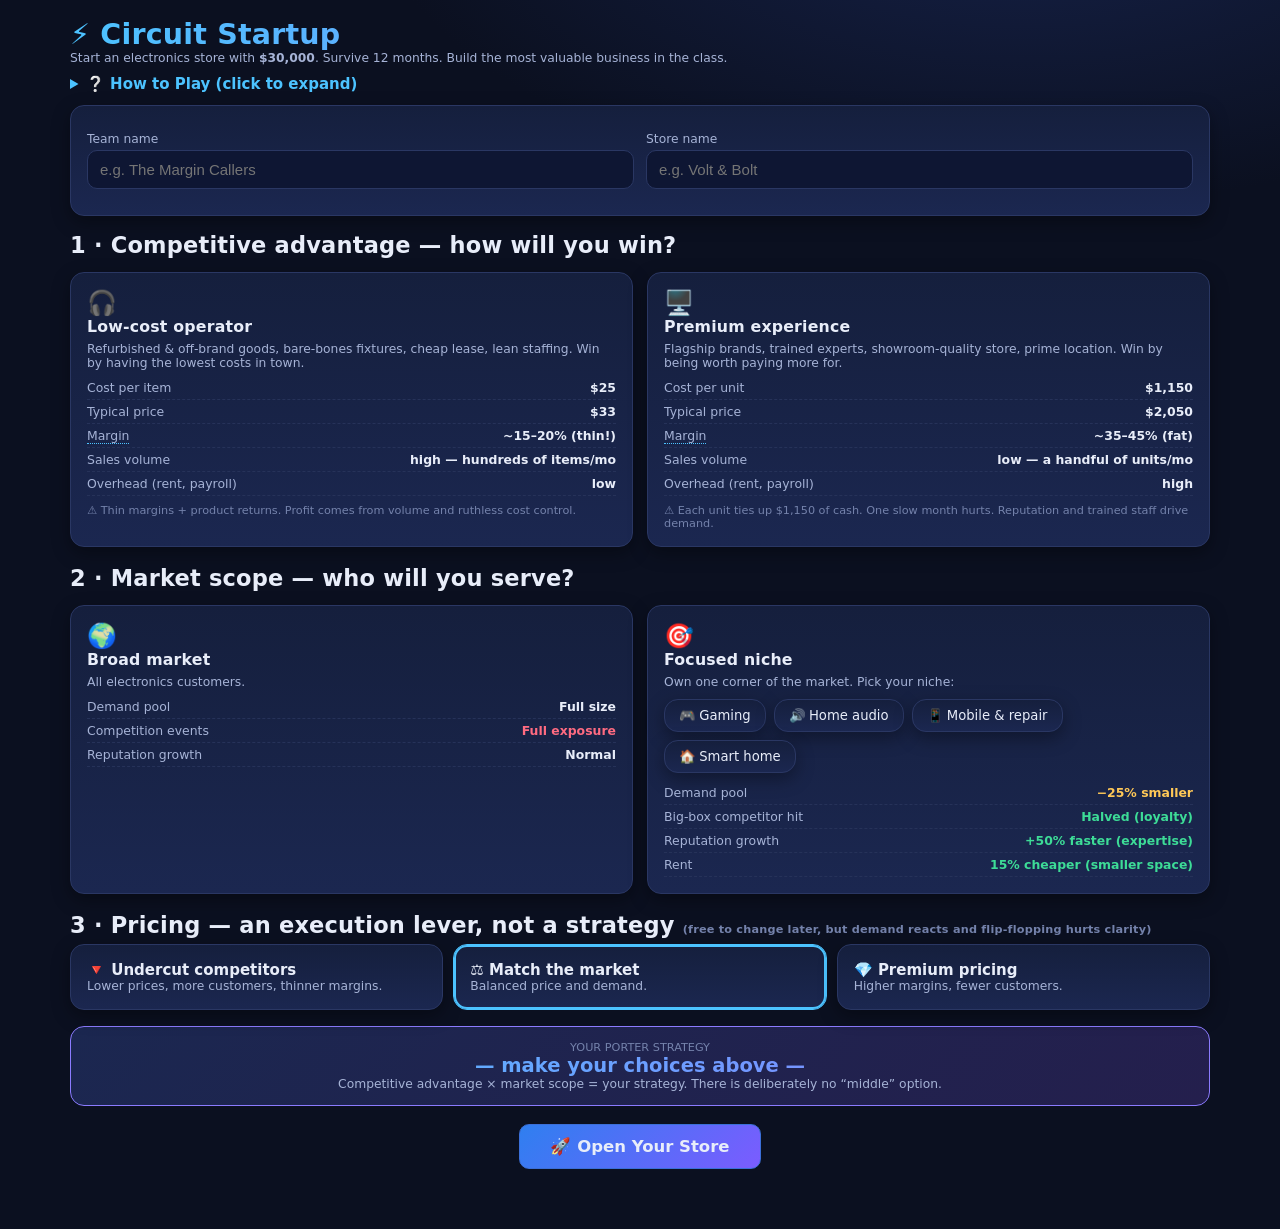
==== commit d2e2e397: "Rework simulation around Porter's Generic Strategies (round 2) - Setup now picks competitive advanta" ====
--- a/index.html
+++ b/index.html
@@ -3,7 +3,7 @@
 <head>
 <meta charset="UTF-8">
 <meta name="viewport" content="width=device-width, initial-scale=1.0">
-<title>Circuit City Startup — Electronics Store Simulation</title>
+<title>Circuit Startup — Electronics Store Simulation</title>
 <style>
 :root{
   --bg:#0b1020; --bg2:#101832; --card:#151f3d; --card2:#1b2750;
@@ -28,7 +28,6 @@
 .good{color:var(--good)} .bad{color:var(--bad)} .warn{color:var(--warn)}
 .hidden{display:none !important}
 
-/* ---------- generic cards / buttons ---------- */
 .card{background:linear-gradient(180deg,var(--card),var(--card2)); border:1px solid var(--line);
   border-radius:var(--radius); padding:16px; box-shadow:0 6px 18px rgba(0,0,0,.35)}
 .btn{cursor:pointer; border:1px solid var(--line); background:#233059; color:var(--ink);
@@ -42,8 +41,9 @@
 .btn:disabled{opacity:.42; cursor:not-allowed; transform:none}
 .btn .cost{color:var(--warn); font-weight:700; margin-left:6px}
 .pill{display:inline-block; padding:2px 10px; border-radius:999px; font-size:.72rem; border:1px solid var(--line); color:var(--ink2)}
-
-/* ---------- tooltips ---------- */
+.offstrat{color:var(--bad); font-size:.72rem; font-weight:700}
+.onstrat{color:var(--good); font-size:.72rem; font-weight:700}
+
 .tt{border-bottom:1px dotted var(--accent); cursor:help; position:relative}
 .tt:hover::after{
   content:attr(data-tip); position:absolute; left:0; bottom:130%; z-index:50; width:260px;
@@ -56,11 +56,11 @@
 .logo{font-size:1.9rem; background:linear-gradient(90deg,var(--accent),var(--accent2));
   -webkit-background-clip:text; background-clip:text; color:transparent}
 .setup-grid{display:grid; grid-template-columns:repeat(auto-fit,minmax(300px,1fr)); gap:14px; margin-top:14px}
-.seg-card{cursor:pointer; position:relative; transition:border-color .15s, transform .1s}
-.seg-card:hover{transform:translateY(-2px)}
-.seg-card.sel{border-color:var(--accent); box-shadow:0 0 0 2px var(--accent) inset}
-.seg-card h3{font-size:1.05rem; margin-bottom:2px}
-.seg-card .icon{font-size:1.6rem}
+.choice-card{cursor:pointer; position:relative; transition:border-color .15s, transform .1s}
+.choice-card:hover{transform:translateY(-2px)}
+.choice-card.sel{border-color:var(--accent); box-shadow:0 0 0 2px var(--accent) inset}
+.choice-card h3{font-size:1.05rem; margin-bottom:2px}
+.choice-card .icon{font-size:1.6rem}
 .stat-row{display:flex; justify-content:space-between; padding:4px 0; border-bottom:1px dashed #263259; font-size:.83rem}
 .stat-row span:first-child{color:var(--ink2)}
 .field{margin:10px 0}
@@ -69,16 +69,34 @@
   background:#0e1633; color:var(--ink); font-size:1rem}
 .price-opts{display:flex; gap:10px; flex-wrap:wrap; margin-top:6px}
 .price-opt{flex:1; min-width:170px; cursor:pointer}
-.price-opt.sel{border-color:var(--accent); box-shadow:0 0 0 2px var(--accent) inset}
+.price-opt.sel,.niche-chip.sel{border-color:var(--accent); box-shadow:0 0 0 2px var(--accent) inset}
+.niche-chips{display:flex; gap:8px; flex-wrap:wrap; margin-top:10px}
+.niche-chip{cursor:pointer; padding:8px 14px; font-size:.88rem}
+.porter-banner{margin-top:16px; padding:14px 18px; border:1px solid var(--accent2); border-radius:var(--radius);
+  background:linear-gradient(135deg,#1b2750,#241f4d); text-align:center}
+.porter-banner .pname{font-size:1.3rem; font-weight:900;
+  background:linear-gradient(90deg,var(--accent),var(--accent2)); -webkit-background-clip:text; background-clip:text; color:transparent}
 
 /* ---------- dashboard ---------- */
-.dash{display:grid; grid-template-columns:repeat(auto-fit,minmax(150px,1fr)); gap:10px; margin:12px 0}
+.dash{display:grid; grid-template-columns:repeat(auto-fit,minmax(148px,1fr)); gap:10px; margin:12px 0}
 .dash .card{padding:10px 14px}
 .dash .lbl{font-size:.7rem; text-transform:uppercase; letter-spacing:.8px; color:var(--muted)}
-.dash .val{font-size:1.25rem; font-weight:800; margin-top:2px}
+.dash .val{font-size:1.2rem; font-weight:800; margin-top:2px}
 #cashVal.c-good{color:var(--good)} #cashVal.c-warn{color:var(--warn)} #cashVal.c-bad{color:var(--bad)}
 .meter{height:8px; background:#0d1430; border-radius:99px; overflow:hidden; margin-top:6px}
 .meter i{display:block; height:100%; background:linear-gradient(90deg,var(--bad),var(--warn),var(--good)); border-radius:99px}
+.clarity-strong{color:var(--good)} .clarity-wobble{color:var(--warn)} .clarity-stuck{color:var(--bad)}
+
+/* ---------- demand preview ---------- */
+.preview{border:1px solid var(--accent); margin-top:12px}
+.preview h3{color:var(--accent)}
+.stack{list-style:none; margin-top:6px}
+.stack li{display:flex; justify-content:space-between; padding:3px 0; font-size:.85rem;
+  border-bottom:1px dashed #223059; color:var(--ink2)}
+.stack li b{color:var(--ink)}
+.stack li.res{border-top:2px solid var(--line); border-bottom:none; font-weight:800; color:var(--ink)}
+.stack .pos{color:var(--good)} .stack .neg{color:var(--bad)} .stack .neu{color:var(--muted)}
+.bindwarn{margin-top:8px; padding:8px 10px; border:1px solid var(--warn); border-radius:10px; font-size:.82rem; color:var(--warn)}
 
 /* ---------- decision grid ---------- */
 .decisions{display:grid; grid-template-columns:repeat(auto-fit,minmax(330px,1fr)); gap:14px; margin-top:14px}
@@ -87,12 +105,10 @@
 .dcard .row:last-child{border-bottom:none}
 .dcard .desc{flex:1; font-size:.83rem; color:var(--ink2)}
 .dcard .desc b{color:var(--ink)}
-qty-ctl,.qty{display:flex; align-items:center; gap:6px}
+.qty{display:flex; align-items:center; gap:6px}
 .qty input{width:74px; text-align:center; padding:6px; border-radius:8px; border:1px solid var(--line); background:#0e1633; color:var(--ink)}
-.bills li{display:flex; justify-content:space-between; padding:3px 0; font-size:.85rem; color:var(--ink2); list-style:none}
 .owned{color:var(--good); font-size:.8rem; font-weight:700}
 
-/* ---------- header/topbar ---------- */
 .topbar{display:flex; align-items:center; justify-content:space-between; gap:12px; flex-wrap:wrap}
 .month-chip{font-size:1rem; font-weight:800; padding:6px 14px; border-radius:10px; background:#1d2a55; border:1px solid var(--line)}
 .season{font-size:.78rem; color:var(--warn)}
@@ -110,16 +126,16 @@
 /* ---------- modal ---------- */
 .modal-bg{position:fixed; inset:0; background:rgba(4,8,20,.75); display:flex; align-items:center;
   justify-content:center; z-index:100; padding:16px; overflow:auto}
-.modal{max-width:640px; width:100%; max-height:92vh; overflow:auto}
+.modal{max-width:680px; width:100%; max-height:92vh; overflow:auto}
 .modal h2{margin-bottom:10px}
 .pnl{width:100%; border-collapse:collapse; margin:8px 0}
 .pnl td{padding:5px 4px; font-size:.88rem; border-bottom:1px dashed #223059}
 .pnl td:last-child{text-align:right; font-variant-numeric:tabular-nums}
 .pnl tr.total td{border-top:2px solid var(--line); border-bottom:none; font-weight:800}
-.breakdown li{list-style:none; font-size:.85rem; color:var(--ink2); padding:3px 0}
-.breakdown b{color:var(--ink)}
 .event-card{border:1px solid var(--line); border-radius:12px; padding:12px; margin:10px 0}
 .event-card.good{border-color:var(--good)} .event-card.bad{border-color:var(--bad)} .event-card.mixed{border-color:var(--warn)}
+.nextmonth{border:1px dashed var(--accent2); border-radius:12px; padding:10px 12px; margin-top:10px}
+.nextmonth li{list-style:none; font-size:.82rem; color:var(--ink2); padding:2px 0}
 
 /* ---------- toasts ---------- */
 #toasts{position:fixed; right:16px; top:16px; z-index:200; display:flex; flex-direction:column; gap:8px}
@@ -136,12 +152,19 @@
 .badge{padding:8px 14px; border-radius:12px; background:#1d2a55; border:1px solid var(--accent2); font-weight:700; font-size:.9rem}
 .timeline li{list-style:none; padding:5px 0 5px 14px; border-left:2px solid var(--line); font-size:.85rem; color:var(--ink2)}
 .debrief li{margin:10px 0 10px 18px; font-size:.92rem; line-height:1.45}
-
-/* ---------- how to play ---------- */
+.verdict{border:1px solid var(--accent2); border-radius:var(--radius); padding:14px 18px; margin:14px 0;
+  background:linear-gradient(135deg,#1b2750,#241f4d)}
+
+/* ---------- guide ---------- */
 details.howto{margin:10px 0}
 details.howto summary{cursor:pointer; font-weight:700; color:var(--accent)}
-details.howto .card{margin-top:8px; font-size:.88rem; line-height:1.5; color:var(--ink2)}
-details.howto b{color:var(--ink)}
+details.howto .card{margin-top:8px}
+.guide{font-size:.88rem; line-height:1.55; color:var(--ink2)}
+.guide h3{color:var(--ink); margin:14px 0 4px; font-size:.95rem}
+.guide h3:first-child{margin-top:0}
+.guide b{color:var(--ink)}
+.guide ul{margin:4px 0 4px 20px}
+.guide .ex{background:#0e1633; border:1px solid var(--line); border-radius:10px; padding:10px 12px; margin:6px 0; font-size:.82rem}
 
 @media (max-width:640px){ .decisions{grid-template-columns:1fr} }
 </style>
@@ -150,7 +173,7 @@
 
 <!-- ============================================================
      GAME ENGINE — pure logic, no DOM. (Extracted & unit-simulated
-     by tools/sim.mjs; keep this block free of document/window.)
+     by a headless harness; keep this block free of document/window.)
      ============================================================ -->
 <script id="engine">
 "use strict";
@@ -159,13 +182,15 @@
 function mulberry32(a){return function(){a|=0;a=(a+0x6D2B79F5)|0;let t=Math.imul(a^(a>>>15),1|a);t=(t+Math.imul(t^(t>>>7),61|t))^t;return ((t^(t>>>14))>>>0)/4294967296;};}
 
 const MONTH_NAMES=["January","February","March","April","May","June","July","August","September","October","November","December"];
-/* base seasonality (avg segment feels this fully) */
 const SEASON=[0.92,0.90,0.96,1.00,1.00,1.02,1.00,1.12,1.18,1.02,1.38,1.68];
-
-const SEGMENTS={
-  budget:{
-    key:"budget", icon:"🎧", name:"Budget Electronics",
-    blurb:"Off-brand accessories, refurbished phones, cheap earbuds. Volume is king; every dollar of cost matters.",
+const START_CASH=30000;
+const LUCK_RANGE=0.10;               /* ±10% random variation, disclosed up front */
+
+/* ---------- competitive advantage archetypes ---------- */
+const ARCHETYPES={
+  lowcost:{
+    key:"lowcost", icon:"🎧", name:"Low-cost operator",
+    blurb:"Refurbished & off-brand goods, bare-bones fixtures, cheap lease, lean staffing. Win by having the lowest costs in town.",
     unitCost:25, basePrice:33, unitLabel:"item",
     baseDemand:450, staffCap:650, staffCapTrained:720,
     startStaff:1, staffCost:1150, trainedCost:1350,
@@ -174,30 +199,15 @@
     mkt:{social:0.15, local:0.18, influencer:0.10, sale:0.45},
     priceMults:{undercut:{p:0.92,d:1.30}, match:{p:1,d:1}, premium:{p:1.10,d:0.60}},
     startup:{license:500, deposit:1500, fixtures:1400, pos:800, initUnits:380},
-    marginNote:"~20% (before returns)", volumeNote:"~450 items/mo", riskNote:"Thin margins + product returns. Runs out of stock fast; steady demand, barely seasonal.",
+    marginNote:"~15–20% (thin!)", volumeNote:"high — hundreds of items/mo", overheadNote:"low",
+    riskNote:"Thin margins + product returns. Profit comes from volume and ruthless cost control.",
     catNames:["Phone repair parts","Prepaid SIM & top-ups"],
     serviceName:"Phone repair counter",
-    goodScore:35000, greatScore:50000,
+    goodScore:50000, greatScore:80000,
   },
-  average:{
-    key:"average", icon:"📱", name:"Mainstream Electronics",
-    blurb:"Popular phones, mid-range laptops, TVs, gaming gear. The most competitive segment — marketing wins it.",
-    unitCost:250, basePrice:360, unitLabel:"unit",
-    baseDemand:34, staffCap:36, staffCapTrained:42,
-    startStaff:1, staffCost:1350, trainedCost:1550,
-    rent:1400, utilities:240,
-    defectRate:0.015, seasonSens:1.0, repSens:1.0,
-    mkt:{social:0.25, local:0.22, influencer:0.40, sale:0.25},
-    priceMults:{undercut:{p:0.92,d:1.25}, match:{p:1,d:1}, premium:{p:1.12,d:0.72}},
-    startup:{license:500, deposit:2200, fixtures:1800, pos:1000, initUnits:30},
-    marginNote:"25–30%", volumeNote:"~34 units/mo", riskNote:"Most competitive segment. Demand follows marketing and new releases; mediocre play gets squeezed.",
-    catNames:["Gaming accessories","Smart-home gadgets"],
-    serviceName:"Setup & installation desk",
-    goodScore:30000, greatScore:45000,
-  },
-  highend:{
-    key:"highend", icon:"🖥️", name:"High-End Electronics",
-    blurb:"Flagship phones, premium laptops, home theater, smart-home installs. Few sales, fat margins, loyal customers.",
+  premium:{
+    key:"premium", icon:"🖥️", name:"Premium experience",
+    blurb:"Flagship brands, trained experts, showroom-quality store, prime location. Win by being worth paying more for.",
     unitCost:1150, basePrice:2050, unitLabel:"unit",
     baseDemand:5.2, staffCap:5, staffCapTrained:7,
     startStaff:1, staffCost:1500, trainedCost:1800,
@@ -205,24 +215,47 @@
     defectRate:0.01, seasonSens:1.15, repSens:1.2,
     mkt:{social:0.10, local:0.12, influencer:0.25, sale:0.05},
     priceMults:{undercut:{p:0.90,d:1.10}, match:{p:1,d:1}, premium:{p:1.06,d:0.90}},
-    startup:{license:700, deposit:3200, fixtures:3000, pos:1500, initUnits:5},
-    marginNote:"35–45%", volumeNote:"~5 units/mo", riskNote:"Each unit ties up $1,150 of cash. One slow month hurts badly. Reputation and trained staff drive demand.",
+    startup:{license:800, deposit:3600, fixtures:4200, pos:1500, initUnits:7},
+    marginNote:"~35–45% (fat)", volumeNote:"low — a handful of units/mo", overheadNote:"high",
+    riskNote:"Each unit ties up $1,150 of cash. One slow month hurts. Reputation and trained staff drive demand.",
     catNames:["Premium audio","Smart-home installs"],
     serviceName:"White-glove install & warranty desk",
-    goodScore:35000, greatScore:65000,
+    goodScore:45000, greatScore:75000,
   },
 };
+/* ---------- market scope ---------- */
+const NICHES={
+  gaming:{icon:"🎮", name:"Gaming", catNames:["Retro consoles","PC components"], serviceName:"Console repair & mod bench"},
+  audio:{icon:"🔊", name:"Home audio", catNames:["Vinyl & turntables","Acoustic treatment"], serviceName:"Room-tuning & install service"},
+  mobile:{icon:"📱", name:"Mobile & repair", catNames:["Cases & accessories","Trade-in program"], serviceName:"Same-day repair counter"},
+  smarthome:{icon:"🏠", name:"Smart home", catNames:["Security cameras","Smart lighting"], serviceName:"Whole-home install service"},
+};
+const SCOPE={
+  broad:{demandScale:1.0, rentScale:1.0, repGain:1.0, bigboxMult:0.85, depositScale:1.0,
+    note:"Bigger demand pool; full exposure to competition events."},
+  niche:{demandScale:0.75, rentScale:0.85, repGain:1.5, bigboxMult:0.93, depositScale:0.88,
+    note:"Smaller pool, but loyal fans, faster reputation growth, and partial protection from big-box competitors."},
+};
+function porterName(advantage,scope){
+  return advantage==="lowcost"?(scope==="broad"?"Cost Leadership":"Cost Focus")
+                              :(scope==="broad"?"Differentiation":"Differentiation Focus");
+}
+function porterDesc(advantage,scope){
+  const how=advantage==="lowcost"?"win by having the lowest costs":"win by offering an experience worth paying more for";
+  const who=scope==="broad"?"across the whole market":"inside a niche you serve better than anyone";
+  return "You "+how+", "+who+".";
+}
 
 const MARKETING={
   none:{name:"No marketing", cost:0},
-  social:{name:"Social media ads", cost:450, desc:"Cheap reach; best for mainstream."},
+  social:{name:"Social media ads", cost:450, desc:"Cheap reach."},
   local:{name:"Local ads (radio/flyers)", cost:650, desc:"Reliable local traffic."},
-  influencer:{name:"Influencer unboxing", cost:1300, desc:"Moves high-end product; hype for mainstream."},
-  sale:{name:"Sale event weekend", cost:800, desc:"Huge for budget volume; cheapens a high-end brand (-3 rep)."},
+  influencer:{name:"Influencer unboxing", cost:1300, desc:"Moves premium product."},
+  sale:{name:"Sale event weekend", cost:800, desc:"Huge for low-cost volume."},
 };
 const IMPROVEMENTS={
   displays:{name:"Better displays", cost:900, desc:"+5% demand permanently."},
-  demo:{name:"Demo stations", cost:1400, desc:"Let customers try products. +8% demand (+12% high-end)."},
+  demo:{name:"Demo stations", cost:1400, desc:"Let customers try products. +8% demand (+12% premium)."},
   security:{name:"Security upgrade", cost:1200, desc:"Cuts shrinkage (theft/loss) from 2% to 0.5% of stock monthly; blunts theft events."},
 };
 const INSURANCE_COST=180;
@@ -230,81 +263,93 @@
 const SERVICE_LAUNCH=1500;
 const HIRE_FEE=400, TRAIN_COST=600, SEVERANCE=300;
 const CAT_COST=800;
-const LOAN_STEP=5000, LOAN_MAX=15000, LOAN_RATE=0.015; /* monthly interest on balance */
+const LOAN_STEP=5000, LOAN_MAX=15000, LOAN_APR=0.08, LOAN_MONTHS=12;
+const LOAN_MR=LOAN_APR/12;
+const FAM_STEP=2500, FAM_MAX=10000, FAM_RISK=0.12;
 const CROWD_COST=500;
-const INVESTOR_CASH=6000, INVESTOR_EQUITY=0.15;
-
-function createGame(teamName, storeName, segKey, pricing){
-  const seg=SEGMENTS[segKey];
-  const seed=hashStr(teamName+"|"+storeName+"|"+segKey);
+const INVESTOR_CASH=8000, INVESTOR_EQUITY=0.15;
+
+function loanMonthlyFor(balance){
+  return Math.ceil(balance*LOAN_MR/(1-Math.pow(1+LOAN_MR,-LOAN_MONTHS)));
+}
+
+function createGame(teamName,storeName,advantage,scope,nicheType,pricing){
+  const a=ARCHETYPES[advantage], sc=SCOPE[scope];
+  const seed=hashStr(teamName+"|"+storeName+"|"+advantage+"|"+scope+"|"+(nicheType||""));
   const st={
-    teamName, storeName, segKey, pricing,
+    teamName, storeName, advantage, scope, nicheType:scope==="niche"?nicheType:null, pricing,
     seed, _rng:mulberry32(seed),
     month:0, phase:"decide", gameOver:false, bankrupt:false,
-    cash:20000,
-    units:seg.startup.initUnits, invCost:seg.unitCost, unitCost:seg.unitCost,
-    staff:seg.startStaff, trained:0,
-    rep:50, debt:0, borrowed:0, equity:0,
+    cash:START_CASH,
+    units:0, invCost:a.unitCost,
+    staff:a.startStaff, trained:0,
+    rep:50,
+    coherence:100, cohBonus:0, cohHistory:[], cohLog:[], monthIncoherent:false,
+    bank:{balance:0, payment:0, borrowed:0},
+    fam:{balance:0, lastBorrowMonth:-9, planRemaining:0, planMonthly:0},
+    equity:0,
     insurance:false, security:false, displays:false, demo:false,
     services:false, serviceLevel:0, cats:0,
     marketing:"none",
     costHike:0, nextDemandBonus:0, discountStock:false, competitor:false,
     crowdUsed:false, crowdPending:0,
-    investorRounds:0, investorLastFail:-9, investorOffer:null,
+    investorRounds:0, investorLastFail:-9,
     bulkOffer:null, bulkPending:null,
     liquidatedThisMonth:false,
+    priceChangeMonths:[],
     lastEventNeg:false, lastEventId:null, firedOnce:{},
-    monthSpend:{}, minCash:20000,
-    history:[], log:[], startupBill:null, pricingChangedFree:true,
+    monthSpend:{}, minCash:START_CASH,
+    history:[], log:[], startupBill:null, famEmergency:null,
   };
-  /* startup purchases */
-  const su=seg.startup;
-  const inv=su.initUnits*seg.unitCost;
-  const bill=[["Business license & permits",su.license],["Store lease deposit",su.deposit],
-    ["Shelving, fixtures & security",su.fixtures],["Point-of-sale system",su.pos],
-    ["Initial inventory ("+su.initUnits+" "+seg.unitLabel+"s)",inv]];
-  const total=bill.reduce((a,b)=>a+b[1],0);
+  /* startup purchases — scope adjusts deposit/inventory sizing */
+  const su=a.startup;
+  const initUnits=Math.round(su.initUnits*(scope==="niche"?0.78:1));
+  const deposit=Math.round(su.deposit*sc.depositScale/50)*50;
+  st.units=initUnits;
+  const inv=initUnits*a.unitCost;
+  const bill=[["Business license & permits",su.license],["Store lease deposit"+(advantage==="premium"?" (prime location)":""),deposit],
+    ["Shelving, fixtures & security"+(advantage==="premium"?" (showroom grade)":""),su.fixtures],["Point-of-sale system",su.pos],
+    ["Initial inventory ("+initUnits+" "+a.unitLabel+"s)",inv]];
+  const total=bill.reduce((x,b)=>x+b[1],0);
   st.cash-=total;
   st.startupBill={items:bill,total};
-  st.log.push({m:0,txt:"Opened "+storeName+" ("+seg.name+"). Startup costs $"+total.toLocaleString()+"."});
+  st.log.push({m:0,txt:"Opened "+storeName+" — "+porterName(advantage,scope)+(st.nicheType?" ("+NICHES[st.nicheType].name+" niche)":"")+". Startup costs $"+total.toLocaleString()+"."});
   st.minCash=Math.min(st.minCash,st.cash);
   return st;
 }
 
-function seg(st){return SEGMENTS[st.segKey];}
+function arch(st){return ARCHETYPES[st.advantage];}
+function scopeOf(st){return SCOPE[st.scope];}
+function catNames(st){return st.nicheType?NICHES[st.nicheType].catNames:arch(st).catNames;}
+function serviceName(st){return st.nicheType?NICHES[st.nicheType].serviceName:arch(st).serviceName;}
 function rng(st){return st._rng();}
+function repUp(st,amt){st.rep=Math.min(95,st.rep+amt*scopeOf(st).repGain);return amt*scopeOf(st).repGain;}
+function repDown(st,amt){st.rep=Math.max(5,st.rep-amt);}
 
 function price(st){
-  const s=seg(st);
-  let p=s.basePrice*s.priceMults[st.pricing].p;
+  const a=arch(st);
+  let p=a.basePrice*a.priceMults[st.pricing].p;
   if(st.discountStock) p*=0.88;
   return p;
 }
 function staffCapacity(st){
-  const s=seg(st);
-  return (st.staff-st.trained)*s.staffCap + st.trained*s.staffCapTrained;
-}
-function loanPayment(st){
-  if(st.debt<=0) return 0;
-  const interest=st.debt*LOAN_RATE;
-  return Math.min(st.debt+interest, Math.max(500, Math.round(st.debt*0.10)+Math.round(interest)));
-}
+  const a=arch(st);
+  return (st.staff-st.trained)*a.staffCap + st.trained*a.staffCapTrained;
+}
+function rentOf(st){return Math.round(arch(st).rent*scopeOf(st).rentScale/10)*10;}
 function burnRate(st){
-  const s=seg(st);
-  let b=s.rent+s.utilities+SECURITY_BASE;
-  b+=(st.staff-st.trained)*s.staffCost + st.trained*s.trainedCost;
+  const a=arch(st);
+  let b=rentOf(st)+a.utilities+SECURITY_BASE;
+  b+=(st.staff-st.trained)*a.staffCost + st.trained*a.trainedCost;
   if(st.insurance)b+=INSURANCE_COST;
-  b+=loanPayment(st);
+  b+=Math.min(st.bank.balance>0?st.bank.payment:0, st.bank.balance+Math.round(st.bank.balance*LOAN_MR));
+  b+=Math.min(st.fam.planRemaining, st.fam.planMonthly);
   return Math.round(b);
 }
 function inventoryValue(st){return Math.round(st.units*st.invCost);}
-function effUnitCost(st){
-  return Math.round(seg(st).unitCost*(st.costHike>0?1.10:1));
-}
-function seasonMult(st,m){
-  const s=seg(st);
-  return 1+(SEASON[m]-1)*s.seasonSens;
-}
+function effUnitCost(st){return Math.round(arch(st).unitCost*(st.costHike>0?1.10:1));}
+function seasonMult(st,m){return 1+(SEASON[m]-1)*arch(st).seasonSens;}
+function totalDebt(st){return Math.round(st.bank.balance+st.fam.balance);}
 function seasonLabel(m){
   if(m===10||m===11)return"🎄 HOLIDAY SURGE — biggest demand of the year!";
   if(m===7||m===8)return"🎒 Back-to-school bump";
@@ -314,21 +359,96 @@
   return"Normal season";
 }
 
+/* ---------- strategy coherence ---------- */
+function clarityOf(coh){return coh>=80?"strong":coh>=50?"wobble":"stuck";}
+function clarityLabel(coh){return coh>=80?"Strong":coh>=50?"Wobbling":"Stuck in the middle";}
+function addIncoherence(st,pts,why){
+  st.coherence=Math.max(0,st.coherence-pts);
+  st.monthIncoherent=true;
+  st.cohLog.push({m:st.month,why,pts});
+  return "⚠️ Off-strategy: "+why+" (clarity −"+pts+")";
+}
+function coherenceDemandFactor(st){
+  return clarityOf(st.coherence)==="stuck"?0.90:1+st.cohBonus/100;
+}
+function isOffStrategy(st,what){ /* used by UI to label options before purchase */
+  if(st.advantage==="lowcost")return what==="influencer"||what==="demo"||what==="premiumPricing";
+  return what==="sale"||what==="undercutPricing"||what==="liquidate";
+}
+
+/* ---------- demand stack (single source of truth for projection AND results) ---------- */
+function demandStack(st,luck){
+  const a=arch(st);
+  const items=[];
+  const base=Math.round(a.baseDemand*scopeOf(st).demandScale*(1+0.10*st.cats));
+  items.push({label:"Base demand"+(st.cats?" (incl. "+st.cats+" extra product line"+(st.cats>1?"s":"")+")":"")+(st.scope==="niche"?" — "+NICHES[st.nicheType].name+" niche":""),
+    kind:"base", value:base});
+  let d=base;
+  function f(label,mult){
+    if(Math.abs(mult-1)<0.0005)return;
+    items.push({label,kind:"pct",pct:Math.round((mult-1)*100)});
+    d*=mult;
+  }
+  f("Seasonality ("+MONTH_NAMES[st.month]+")",seasonMult(st,st.month));
+  f("Pricing: "+st.pricing,a.priceMults[st.pricing].d);
+  if(st.marketing!=="none")f(MARKETING[st.marketing].name,1+a.mkt[st.marketing]);
+  f("Reputation ("+Math.round(st.rep)+"/100)",Math.max(0.3,1+(st.rep-50)/100*a.repSens));
+  const impf=1+(st.displays?0.05:0)+(st.demo?(st.advantage==="premium"?0.12:0.08):0);
+  f("Store upgrades",impf);
+  if(st.nextDemandBonus)f("Event traffic",1+st.nextDemandBonus);
+  if(st.competitor)f("Big-box competitor"+(st.scope==="niche"?" (niche protection)":""),scopeOf(st).bigboxMult);
+  const coh=coherenceDemandFactor(st);
+  if(clarityOf(st.coherence)==="stuck")
+    items.push({label:"Customers are confused about what your store stands for",kind:"pct",pct:-10}),d*=0.90;
+  else if(st.cohBonus>0)
+    items.push({label:"Strategy clarity — customers know what you stand for",kind:"pct",pct:st.cohBonus}),d*=coh;
+  if(luck!==null&&luck!==undefined){
+    items.push({label:"Random variation this month",kind:"pct",pct:Math.round((luck-1)*100)});
+    d*=luck;
+  }
+  return {items, demand:Math.round(d),
+    low:Math.round(d*(1-LUCK_RANGE)), high:Math.round(d*(1+LUCK_RANGE))};
+}
+function projectedServiceRev(st){
+  return st.services?Math.round(st.serviceLevel*(0.7+st.rep/100*0.6)):0;
+}
+function projectRevenue(st){
+  const stk=demandStack(st,null);
+  const cap=Math.round(staffCapacity(st));
+  const p=price(st);
+  const a=arch(st);
+  const soldLow=Math.min(stk.low,st.units,cap), soldHigh=Math.min(stk.high,st.units,cap);
+  const revLow=Math.round(soldLow*p*(1-a.defectRate))+projectedServiceRev(st);
+  const revHigh=Math.round(soldHigh*p*(1-a.defectRate))+projectedServiceRev(st);
+  let binding=null;
+  if(st.units<stk.low)binding="inventory";
+  else if(cap<stk.low)binding="staff";
+  else if(st.units<stk.high)binding="inventory-high";
+  else if(cap<stk.high)binding="staff-high";
+  return {stack:stk, cap, price:Math.round(p), soldLow, soldHigh, revLow, revHigh, binding};
+}
+
 /* ---------- month start: recurring bills ---------- */
 function startMonth(st){
-  const s=seg(st), lines=[];
+  const a=arch(st), lines=[];
   st.phase="decide"; st.marketing="none"; st.liquidatedThisMonth=false;
-  st.monthSpend={};
-  const pay=loanPayment(st);
-  lines.push(["Rent",s.rent],["Payroll ("+st.staff+" staff)",(st.staff-st.trained)*s.staffCost+st.trained*s.trainedCost],
-    ["Utilities",s.utilities],["Security system",SECURITY_BASE]);
+  st.monthSpend={}; st.monthIncoherent=false; st.famEmergency=null;
+  lines.push(["Rent",rentOf(st)],["Payroll ("+st.staff+" staff)",(st.staff-st.trained)*a.staffCost+st.trained*a.trainedCost],
+    ["Utilities",a.utilities],["Security system",SECURITY_BASE]);
   if(st.insurance)lines.push(["Insurance premium",INSURANCE_COST]);
-  if(pay>0){
-    const interest=Math.round(st.debt*LOAN_RATE);
-    st.debt=Math.max(0,Math.round(st.debt+interest-pay));
-    lines.push(["Loan payment (incl. $"+interest+" interest)",pay]);
+  if(st.bank.balance>0){
+    const interest=Math.round(st.bank.balance*LOAN_MR);
+    const pay=Math.min(st.bank.balance+interest,st.bank.payment);
+    st.bank.balance=Math.max(0,st.bank.balance+interest-pay);
+    if(st.bank.balance<1){st.bank.balance=0;st.bank.payment=0;}
+    lines.push(["Bank loan payment (incl. $"+interest+" interest)",pay]);
   }
-  const total=lines.reduce((a,b)=>a+b[1],0);
+  if(st.fam.planRemaining>0){
+    const pay=Math.min(st.fam.planRemaining,st.fam.planMonthly);
+    st.fam.planRemaining-=pay;st.fam.balance=Math.max(0,st.fam.balance-pay);
+    lines.push(["Family payment plan",pay]);
+  }
+  const total=lines.reduce((x,b)=>x+b[1],0);
   st.cash-=total;
   st.recurring={lines,total};
   if(st.crowdPending>0){
@@ -341,6 +461,23 @@
     st.log.push({m:st.month,txt:"Corporate bulk order delivered: +$"+st.bulkPending.payout.toLocaleString()+"."});
     st.bulkPaid=st.bulkPending.payout; st.bulkPending=null;
   } else st.bulkPaid=0;
+  /* family emergency — never in the borrow month, never in the first 3 months */
+  if(st.fam.balance>0&&st.fam.planRemaining<=0&&st.month>=3&&st.month!==st.fam.lastBorrowMonth){
+    if(rng(st)<FAM_RISK){
+      const need=Math.round(st.fam.balance*0.25);
+      if(st.cash>need+1){
+        st.cash-=need;st.fam.balance-=need;
+        st.famEmergency={paid:true,amount:need,
+          txt:"Family emergency! They needed 25% of their money back — you paid $"+need.toLocaleString()+" on the spot."};
+      }else{
+        repDown(st,5);
+        st.fam.planRemaining=need;st.fam.planMonthly=Math.ceil(need/4);
+        st.famEmergency={paid:false,amount:need,
+          txt:"Family emergency! They needed $"+need.toLocaleString()+" back NOW and you couldn't pay. Word got around (reputation −5) and you're forced onto a payment plan of $"+st.fam.planMonthly.toLocaleString()+"/mo until it's covered."};
+      }
+      st.log.push({m:st.month,txt:"EVENT — "+st.famEmergency.txt});
+    }
+  }
   st.minCash=Math.min(st.minCash,st.cash);
   if(st.cash<=0){bankrupt(st,"Monthly bills of $"+total.toLocaleString()+" drained the last of the cash.");}
   return {lines,total};
@@ -361,9 +498,8 @@
   units=Math.max(0,Math.round(units));
   if(units===0)return{ok:false,msg:"Enter a quantity first."};
   const uc=effUnitCost(st), cost=units*uc;
-  const r=spend(st,cost,"Ordered "+units+" "+seg(st).unitLabel+"s @ $"+uc,"inventory");
+  const r=spend(st,cost,"Ordered "+units+" "+arch(st).unitLabel+"s @ $"+uc,"inventory");
   if(!r.ok)return r;
-  /* weighted-average cost basis */
   st.invCost=(st.invCost*st.units+uc*units)/(st.units+units);
   st.units+=units;
   return{ok:true,msg:"Stock arrived: +"+units};
@@ -375,8 +511,14 @@
   const r=spend(st,mk.cost,"Booked "+mk.name,"marketing");
   if(!r.ok)return r;
   st.marketing=id;
-  if(id==="sale"&&st.segKey==="highend"){st.rep=Math.max(5,st.rep-3);st.log.push({m:st.month,txt:"Discount weekend cheapened the premium brand (−3 reputation)."});}
-  return{ok:true};
+  let note=null;
+  if(st.advantage==="lowcost"&&id==="influencer")
+    note=addIncoherence(st,12,"influencer campaigns clash with your no-frills positioning");
+  if(st.advantage==="premium"&&id==="sale"){
+    repDown(st,3);
+    note=addIncoherence(st,12,"discount weekends cheapen your premium brand (also −3 reputation)");
+  }
+  return{ok:true,msg:note};
 }
 function hireStaff(st){
   const r=spend(st,HIRE_FEE,"Hired a new employee","staffing");
@@ -394,7 +536,7 @@
   const r=spend(st,SEVERANCE,"Laid off an employee (severance)","staffing");
   if(!r.ok)return r;
   st.staff--; if(st.trained>st.staff)st.trained=st.staff;
-  st.rep=Math.max(5,st.rep-1);
+  repDown(st,1);
   return{ok:true};
 }
 function buyImprovement(st,id){
@@ -402,17 +544,21 @@
   const im=IMPROVEMENTS[id];
   const r=spend(st,im.cost,"Installed "+im.name.toLowerCase(),"improvements");
   if(!r.ok)return r;
-  st[id]=true;return{ok:true};
+  st[id]=true;
+  let note=null;
+  if(id==="demo"&&st.advantage==="lowcost")
+    note=addIncoherence(st,10,"fancy demo stations confuse bargain hunters");
+  return{ok:true,msg:note};
 }
 function launchServices(st){
   if(st.services)return{ok:false,msg:"Already running."};
-  const r=spend(st,SERVICE_LAUNCH,"Launched "+seg(st).serviceName.toLowerCase(),"services");
+  const r=spend(st,SERVICE_LAUNCH,"Launched "+serviceName(st).toLowerCase(),"services");
   if(!r.ok)return r;
   st.services=true;st.serviceLevel=500;return{ok:true};
 }
 function addCategory(st){
   if(st.cats>=2)return{ok:false,msg:"You already carry both adjacent categories."};
-  const name=seg(st).catNames[st.cats];
+  const name=catNames(st)[st.cats];
   const r=spend(st,CAT_COST,"Added product line: "+name,"inventory");
   if(!r.ok)return r;
   st.cats++;return{ok:true,msg:name+" added — +10% base demand."};
@@ -425,29 +571,58 @@
 }
 function setPricing(st,p){
   if(p===st.pricing)return{ok:true};
-  if(st.segKey==="highend"&&p==="undercut"){
-    st.rep=Math.max(5,st.rep-6);
-    st.log.push({m:st.month,txt:"Slashed prices — premium reputation took a −6 hit."});
-  }
   st.pricing=p;
   st.log.push({m:st.month,txt:"Pricing strategy → "+p+"."});
-  return{ok:true};
+  let note=null;
+  st.priceChangeMonths.push(st.month);
+  const recent=st.priceChangeMonths.filter(m=>st.month-m<3).length;
+  if(recent>=2)note=addIncoherence(st,5,"price flip-flopping confuses customers");
+  if(st.advantage==="premium"&&p==="undercut"){
+    repDown(st,4);
+    note=addIncoherence(st,8,"slashing prices damages a premium brand (also −4 reputation)");
+  }
+  return{ok:true,msg:note};
 }
 /* ---------- fundraising ---------- */
 function takeLoan(st){
-  if(st.borrowed+LOAN_STEP>LOAN_MAX)return{ok:false,msg:"The bank won't lend beyond $"+LOAN_MAX.toLocaleString()+" total."};
-  st.borrowed+=LOAN_STEP;st.debt+=LOAN_STEP;st.cash+=LOAN_STEP;
-  st.log.push({m:st.month,txt:"Took a $"+LOAN_STEP.toLocaleString()+" bank loan (1.5%/mo interest)."});
-  return{ok:true,msg:"+$5,000 cash. Monthly payments start next month."};
+  if(st.bank.borrowed+LOAN_STEP>LOAN_MAX)return{ok:false,msg:"The bank won't lend beyond $"+LOAN_MAX.toLocaleString()+" total."};
+  st.bank.borrowed+=LOAN_STEP;st.bank.balance+=LOAN_STEP;st.cash+=LOAN_STEP;
+  st.bank.payment=loanMonthlyFor(st.bank.balance);
+  st.log.push({m:st.month,txt:"Took a $"+LOAN_STEP.toLocaleString()+" bank loan — new payment $"+st.bank.payment.toLocaleString()+"/mo (8% APR, 12 months)."});
+  return{ok:true,msg:"+$5,000 cash. Payments of $"+st.bank.payment.toLocaleString()+"/mo start next month."};
+}
+function payOffLoan(st){
+  if(st.bank.balance<=0)return{ok:false,msg:"No bank balance to pay off."};
+  const owed=Math.round(st.bank.balance);
+  if(owed>st.cash)return{ok:false,msg:"Paying off the loan costs $"+owed.toLocaleString()+" — you have $"+Math.round(st.cash).toLocaleString()+"."};
+  st.cash-=owed;st.bank.balance=0;st.bank.payment=0;
+  st.log.push({m:st.month,txt:"Paid off the bank loan early (−$"+owed.toLocaleString()+")."});
+  st.minCash=Math.min(st.minCash,st.cash);
+  return{ok:true,msg:"Loan cleared — no more monthly payments."};
+}
+function borrowFamily(st){
+  if(st.fam.balance+FAM_STEP>FAM_MAX)return{ok:false,msg:"Family & friends can lend at most $"+FAM_MAX.toLocaleString()+" outstanding."};
+  st.fam.balance+=FAM_STEP;st.cash+=FAM_STEP;st.fam.lastBorrowMonth=st.month;
+  st.log.push({m:st.month,txt:"Borrowed $"+FAM_STEP.toLocaleString()+" from family & friends (0% interest, repay on demand)."});
+  return{ok:true,msg:"+$2,500 at 0% — but while you owe them, they might need it back suddenly."};
+}
+function repayFamily(st,all){
+  if(st.fam.balance<=0)return{ok:false,msg:"You don't owe family anything."};
+  const amt=all?Math.round(st.fam.balance):Math.min(FAM_STEP,Math.round(st.fam.balance));
+  if(amt>st.cash)return{ok:false,msg:"That repayment costs $"+amt.toLocaleString()+" — you have $"+Math.round(st.cash).toLocaleString()+"."};
+  st.cash-=amt;st.fam.balance-=amt;
+  if(st.fam.balance<=st.fam.planRemaining){st.fam.planRemaining=Math.max(0,Math.round(st.fam.balance));if(st.fam.planRemaining===0)st.fam.planMonthly=0;}
+  st.log.push({m:st.month,txt:"Repaid family & friends $"+amt.toLocaleString()+"."});
+  st.minCash=Math.min(st.minCash,st.cash);
+  return{ok:true,msg:"Repaid $"+amt.toLocaleString()+" — that money no longer carries emergency risk."};
 }
 function investorQuestions(st){
-  const s=seg(st);
+  const a=arch(st);
   const burn=burnRate(st);
-  const margin=Math.round((1-s.unitCost/price(st))*100);
+  const margin=Math.round((1-a.unitCost/price(st))*100);
   const runway=Math.max(0,Math.floor(st.cash/Math.max(1,burn)));
   function opts(correct,fmt){
     const set=[correct,Math.round(correct*0.6),Math.round(correct*1.5)];
-    /* deterministic shuffle by seed+month */
     const r=mulberry32(st.seed+st.month*7)();
     if(r>0.66)set.push(set.shift());else if(r>0.33)set.unshift(set.pop());
     return set.map(v=>({v,label:fmt(v),correct:v===correct}));
@@ -464,7 +639,7 @@
   if(correctCount>=2){
     st.cash+=INVESTOR_CASH;st.equity+=INVESTOR_EQUITY;st.investorRounds++;
     st.log.push({m:st.month,txt:"Investor pitch succeeded: +$"+INVESTOR_CASH.toLocaleString()+" for "+(INVESTOR_EQUITY*100)+"% equity."});
-    return{ok:true,success:true,msg:"They're in! +$6,000 for 15% of the company."};
+    return{ok:true,success:true,msg:"They're in! +$"+INVESTOR_CASH.toLocaleString()+" for 15% of the company."};
   }
   st.investorLastFail=st.month;
   st.log.push({m:st.month,txt:"Investor pitch failed — you didn't know your own numbers."});
@@ -485,9 +660,11 @@
   if(sell<1)return{ok:false,msg:"Not enough stock to liquidate."};
   const cashIn=Math.round(sell*st.invCost*0.7);
   st.units-=sell;st.cash+=cashIn;st.liquidatedThisMonth=true;
-  st.rep=Math.max(5,st.rep-1);
+  repDown(st,1);
+  let note=null;
+  if(st.advantage==="premium")note=addIncoherence(st,5,"parking-lot fire sales look desperate for a premium store");
   st.log.push({m:st.month,txt:"Parking-lot liquidation: sold "+sell+" units below cost for $"+cashIn.toLocaleString()+" (−1 rep)."});
-  return{ok:true,msg:"+$"+cashIn.toLocaleString()+" cash, −"+sell+" units (sold below cost)."};
+  return{ok:true,msg:"+$"+cashIn.toLocaleString()+" cash, −"+sell+" units (sold below cost)."+(note?" "+note:"")};
 }
 function acceptBulkOrder(st){
   const o=st.bulkOffer;
@@ -504,32 +681,29 @@
 /* ---------- month end: revenue + event ---------- */
 function endMonth(st){
   if(st.gameOver)return null;
-  const s=seg(st);
+  const a=arch(st);
   const m=st.month;
-  const rep=st.rep;
-  /* demand factors (fixed order for determinism) */
-  const base=s.baseDemand*(1+0.10*st.cats);
-  const season=seasonMult(st,m);
-  const pf=s.priceMults[st.pricing].d;
-  const mk=st.marketing!=="none"?1+s.mkt[st.marketing]:1;
-  const rf=Math.max(0.3,1+(rep-50)/100*s.repSens);
-  const impf=1+(st.displays?0.05:0)+(st.demo?(st.segKey==="highend"?0.12:0.08):0);
-  const evf=(1+st.nextDemandBonus)*(st.competitor?(st.segKey==="average"?0.85:0.92):1);
-  const luck=0.85+rng(st)*0.30;
-  const demand=Math.round(base*season*pf*mk*rf*impf*evf*luck);
+  /* recurring incoherence from standing pricing choices */
+  if(st.advantage==="lowcost"&&st.pricing==="premium")
+    addIncoherence(st,6,"premium prices on off-brand goods");
+  if(st.advantage==="premium"&&st.pricing==="undercut")
+    addIncoherence(st,6,"running a premium showroom at discount prices");
+  /* demand — same stack players saw, plus the random roll */
+  const luck=1-LUCK_RANGE+rng(st)*2*LUCK_RANGE;
+  const stk=demandStack(st,luck);
+  const demand=stk.demand;
   const cap=Math.round(staffCapacity(st));
   const sold=Math.min(demand,st.units,cap);
   const p=price(st);
   const revenue=Math.round(sold*p);
-  const returns=Math.round(revenue*s.defectRate);
+  const returns=Math.round(revenue*a.defectRate);
   let serviceRev=0;
   if(st.services){
-    serviceRev=Math.round(st.serviceLevel*(0.7+rep/100*0.6));
+    serviceRev=Math.round(st.serviceLevel*(0.7+st.rep/100*0.6));
     st.serviceLevel=Math.min(1100,st.serviceLevel+75);
   }
   const cogs=Math.round(sold*st.invCost);
   st.units-=sold;
-  /* shrinkage */
   const shrinkPct=st.security?0.005:0.02;
   const shrunk=Math.floor(st.units*shrinkPct + (rng(st)<(st.units*shrinkPct%1)?1:0));
   const shrinkCost=Math.round(shrunk*st.invCost);
@@ -537,15 +711,21 @@
   st.cash+=revenue-returns+serviceRev;
   /* reputation drift */
   let repNotes=[];
-  if(demand>0&&sold<demand*0.8){const hit=st.segKey==="budget"?1:2;st.rep-=hit;repNotes.push("Customers left empty-handed (stockout) −"+hit);}
-  if(st.segKey==="budget"){st.rep-=0.3;repNotes.push("Cheap-product returns −0.3");}
-  if(st.trained>0){const g=st.segKey==="highend"?1.0:0.8;st.rep+=g*Math.min(st.trained,2);repNotes.push("Trained staff +"+(g*Math.min(st.trained,2)).toFixed(1));}
-  if(st.services){st.rep+=0.5;repNotes.push("Service desk +0.5");}
-  if(st.segKey==="highend"&&st.pricing==="premium"){st.rep+=0.5;repNotes.push("Premium positioning +0.5");}
-  if(st.segKey==="highend"&&st.pricing==="undercut"){st.rep-=2;repNotes.push("Discounting the brand −2");}
+  if(demand>0&&sold<demand*0.8){const hit=st.advantage==="lowcost"?1:2;repDown(st,hit);repNotes.push("Customers left empty-handed (stockout) −"+hit);}
+  if(st.advantage==="lowcost"){repDown(st,0.3);repNotes.push("Cheap-product returns −0.3");}
+  if(st.trained>0){const g=(st.advantage==="premium"?1.0:0.8)*Math.min(st.trained,2);const got=repUp(st,g);repNotes.push("Trained staff +"+got.toFixed(1));}
+  if(st.services){const got=repUp(st,0.5);repNotes.push("Service desk +"+got.toFixed(1));}
+  if(st.advantage==="premium"&&st.pricing==="premium"){const got=repUp(st,0.5);repNotes.push("Premium positioning +"+got.toFixed(1));}
   st.rep=Math.max(5,Math.min(95,st.rep));
+  /* coherence recovery + clarity bonus */
+  if(!st.monthIncoherent)st.coherence=Math.min(100,st.coherence+5);
+  const clarity=clarityOf(st.coherence);
+  if(clarity==="strong")st.cohBonus=Math.min(10,st.cohBonus+1);
+  else if(clarity==="wobble")st.cohBonus=Math.max(0,st.cohBonus-2);
+  else st.cohBonus=Math.max(0,st.cohBonus-4);
+  st.cohHistory.push({m,coherence:Math.round(st.coherence),clarity});
   /* clear one-month modifiers */
-  const usedBonus=st.nextDemandBonus;st.nextDemandBonus=0;
+  st.nextDemandBonus=0;
   const wasDiscounted=st.discountStock;st.discountStock=false;
   if(st.costHike>0)st.costHike--;
   /* P&L */
@@ -557,19 +737,39 @@
   const report={
     month:m, demand, sold, cap, unitsLeft:st.units, price:Math.round(p),
     revenue, returns, serviceRev, cogs, shrinkCost, shrunk,
-    opEx, profit,
-    factors:{base:Math.round(base),season,pf,mk,rf,impf,evf:evf*(1),luck,usedBonus,wasDiscounted},
-    repNotes, event:null,
+    opEx, profit, stack:stk, luck, wasDiscounted, repNotes, event:null,
   };
-  /* random event */
   report.event=maybeEvent(st);
   st.minCash=Math.min(st.minCash,st.cash);
   st.history.push({m,revenue:revenue-returns+serviceRev,cogs:cogs+shrinkCost,opEx,profit,cashEnd:Math.round(st.cash),
-    invValue:inventoryValue(st),sold,demand,rep:Math.round(st.rep)});
+    invValue:inventoryValue(st),sold,demand,rep:Math.round(st.rep),coherence:Math.round(st.coherence)});
   if(st.cash<=0&&!st.gameOver){bankrupt(st,"Month-end losses wiped out the cash.");}
   else if(m===11){st.gameOver=true;st.phase="won";}
   else{st.month++;st.phase="bills";}
   return report;
+}
+
+/* ---------- next-month preview (shown on the results screen) ---------- */
+function nextMonthPreview(st,justResolved){
+  if(st.gameOver)return null;
+  const m=st.month; /* already advanced */
+  const items=[];
+  const sNow=seasonMult(st,justResolved.month), sNext=seasonMult(st,m);
+  const delta=Math.round((sNext/sNow-1)*100);
+  if(delta!==0)items.push((delta>0?"📈 ":"📉 ")+MONTH_NAMES[m]+" seasonality: "+(delta>0?"+":"")+delta+"% demand vs this month"+((m===10||m===11)?" — holiday surge!":""));
+  else items.push("Seasonality steady in "+MONTH_NAMES[m]+".");
+  if(justResolved.stack.items.some(i=>/ads|unboxing|Sale event/i.test(i.label))){
+    const mk=justResolved.stack.items.find(i=>/ads|unboxing|Sale event/i.test(i.label));
+    items.push("⏳ "+mk.label+" boost ends: −"+mk.pct+"% next month unless you book again.");
+  }
+  if(st.nextDemandBonus>0)items.push("🎉 Incoming event traffic: +"+Math.round(st.nextDemandBonus*100)+"% next month.");
+  if(st.discountStock)items.push("🏷️ Your current stock sells at a 12% discount next month (last-gen models).");
+  if(st.costHike>0)items.push("📈 Supplier prices stay +10% for "+st.costHike+" more month"+(st.costHike>1?"s":"")+".");
+  if(st.bank.balance>0)items.push("🏦 Bank payment due: $"+Math.min(st.bank.balance+Math.round(st.bank.balance*LOAN_MR),st.bank.payment).toLocaleString()+" (balance $"+Math.round(st.bank.balance).toLocaleString()+").");
+  if(st.fam.planRemaining>0)items.push("👪 Family payment plan: $"+Math.min(st.fam.planRemaining,st.fam.planMonthly).toLocaleString()+"/mo until $"+st.fam.planRemaining.toLocaleString()+" is covered.");
+  else if(st.fam.balance>0)items.push("👪 You owe family $"+Math.round(st.fam.balance).toLocaleString()+" — each month there's a small chance they need 25% back on the spot.");
+  items.push("💸 Recurring bills next month: ~$"+burnRate(st).toLocaleString()+".");
+  return items;
 }
 
 /* ---------- events ---------- */
@@ -589,7 +789,7 @@
    can:st=>st.units>3,
    apply(st){const lost=Math.max(1,Math.floor(st.units*0.06));st.units-=lost;
      const val=Math.round(lost*st.invCost);
-     st.rep=Math.max(5,st.rep-(st.insurance?2:4));
+     repDown(st,st.insurance?2:4);
      let txt="A supplier recalled an item you stock. "+lost+" units pulled from shelves ($"+val.toLocaleString()+"). Reputation −"+(st.insurance?2:4)+".";
      if(st.insurance){const back=Math.round(val*0.6);st.cash+=back;txt+=" Insurance covered $"+back.toLocaleString()+".";}
      return txt;}},
@@ -599,22 +799,23 @@
   {id:"bigbox",w:1.5,neg:true,kind:"bad",title:"🏬 Big-box competitor opens nearby",
    can:st=>!st.competitor&&st.month>=4,once:true,
    apply(st){st.competitor=true;
-     const hit=st.segKey==="average"?"15%":"8%";
-     return"A national chain opened two blocks away. Demand drops "+hit+" for the rest of the year. Differentiate or die.";}},
+     const hit=Math.round((1-scopeOf(st).bigboxMult)*100);
+     return"A national chain opened two blocks away. Demand drops "+hit+"% for the rest of the year"+
+       (st.scope==="niche"?" — your loyal niche following blunts most of the damage.":" — differentiate or die.");}},
   {id:"viral",w:2,neg:false,kind:"good",title:"🌟 Viral review!",
    can:st=>true,
-   apply(st){st.rep=Math.min(95,st.rep+6);st.nextDemandBonus+=0.25;
-     return"A local creator's glowing review of your store blew up. Reputation +6 and +25% traffic next month.";}},
+   apply(st){const got=repUp(st,6);st.nextDemandBonus+=0.25;
+     return"A local creator's glowing review of your store blew up. Reputation +"+got.toFixed(0)+" and +25% traffic next month.";}},
   {id:"bulk",w:2,neg:false,kind:"good",title:"💼 Corporate bulk-order opportunity",
    can:st=>!st.bulkPending&&!st.bulkOffer,
-   apply(st){const s=seg(st);const units=st.segKey==="budget"?150:(st.segKey==="average"?10:3);
-     const cost=units*effUnitCost(st);const payout=Math.round(units*s.basePrice*1.10);
+   apply(st){const a=arch(st);const units=st.advantage==="lowcost"?150:3;
+     const cost=units*effUnitCost(st);const payout=Math.round(units*a.basePrice*1.10);
      st.bulkOffer={units,cost,payout};
      return"A local company wants "+units+" units next month. Buy the stock now for ~$"+cost.toLocaleString()+" and they'll pay $"+payout.toLocaleString()+" — decide in next month's turn.";}},
   {id:"poach",w:1.5,neg:true,kind:"bad",title:"🏃 Key employee poached",
    can:st=>st.staff>=2||st.trained>=1,
    apply(st){if(st.trained>0){st.trained--;st.staff=Math.max(1,st.staff-1);}else st.staff=Math.max(1,st.staff-1);
-     st.rep=Math.max(5,st.rep-2);
+     repDown(st,2);
      return"A competitor hired away one of your best people. Staff −1, reputation −2. Regulars notice.";}},
   {id:"expo",w:1.5,neg:false,kind:"good",title:"🎪 Tech expo comes to town",
    can:st=>true,
@@ -623,13 +824,13 @@
 function maybeEvent(st){
   const roll=rng(st);
   const m=st.month;
-  if(m===0)return null;                       /* quiet first month */
+  if(m===0)return null;
   if(roll>0.45)return null;
   let pool=EVENTS.filter(e=>(!e.once||!st.firedOnce[e.id])&&e.id!==st.lastEventId&&e.can(st));
-  if(m<=2)pool=pool.filter(e=>!e.neg);        /* no negative events in months 1–3 */
-  else if(m<=4&&st.lastEventNeg)pool=pool.filter(e=>!e.neg); /* no back-to-back neg early */
+  if(m<=2)pool=pool.filter(e=>!e.neg);
+  else if(m<=4&&st.lastEventNeg)pool=pool.filter(e=>!e.neg);
   if(!pool.length)return null;
-  const tw=pool.reduce((a,e)=>a+e.w,0);
+  const tw=pool.reduce((x,e)=>x+e.w,0);
   let r=rng(st)*tw,ev=pool[0];
   for(const e of pool){r-=e.w;if(r<=0){ev=e;break;}}
   const desc=ev.apply(st);
@@ -650,69 +851,95 @@
 function finalScore(st){
   const h=st.history;
   const last3=h.slice(-3);
-  const avg3=last3.length?Math.round(last3.reduce((a,r)=>a+r.profit,0)/last3.length):0;
+  const avg3=last3.length?Math.round(last3.reduce((x,r)=>x+r.profit,0)/last3.length):0;
   const inv=Math.round(inventoryValue(st)*0.6);
-  const su=seg(st).startup;
+  const su=arch(st).startup;
   let assets=Math.round((su.fixtures+su.pos)*0.4);
   if(st.displays)assets+=IMPROVEMENTS.displays.cost*0.5;
   if(st.demo)assets+=IMPROVEMENTS.demo.cost*0.5;
   if(st.security)assets+=IMPROVEMENTS.security.cost*0.5;
   if(st.services)assets+=SERVICE_LAUNCH*0.5;
   assets=Math.round(assets);
-  const raw=st.cash+avg3*10+inv+assets-st.debt;
+  const debt=totalDebt(st);
+  const raw=st.cash+avg3*10+inv+assets-debt;
   const val=Math.max(0,Math.round(raw*(1-st.equity)));
-  return{cash:Math.round(st.cash),avg3,profitComponent:avg3*10,inv,assets,debt:Math.round(st.debt),
+  return{cash:Math.round(st.cash),avg3,profitComponent:avg3*10,inv,assets,
+    bankDebt:Math.round(st.bank.balance),famDebt:Math.round(st.fam.balance),debt,
     equity:st.equity,raw:Math.round(raw),valuation:val};
+}
+function avgCoherence(st){
+  const h=st.cohHistory;
+  return h.length?h.reduce((x,r)=>x+r.coherence,0)/h.length:st.coherence;
 }
 function badges(st,score){
   const h=st.history,out=[];
-  const holiday=h.filter(r=>r.m===10||r.m===11).reduce((a,r)=>a+r.revenue,0);
-  const total=h.reduce((a,r)=>a+r.revenue,0)||1;
+  const holiday=h.filter(r=>r.m===10||r.m===11).reduce((x,r)=>x+r.revenue,0);
+  const total=h.reduce((x,r)=>x+r.revenue,0)||1;
   const profMonths=h.filter(r=>r.profit>0).length;
-  const avgInv=h.reduce((a,r)=>a+r.invValue,0)/Math.max(1,h.length);
-  const avgCogs=h.reduce((a,r)=>a+r.cogs,0)/Math.max(1,h.length);
+  const avgInv=h.reduce((x,r)=>x+r.invValue,0)/Math.max(1,h.length);
+  const avgCogs=h.reduce((x,r)=>x+r.cogs,0)/Math.max(1,h.length);
+  const stuckEver=st.cohHistory.some(r=>r.clarity==="stuck");
   if(!st.bankrupt){
+    if(st.advantage==="lowcost"&&avgCoherence(st)>=80&&score.valuation>=arch(st).goodScore)out.push("🏆 True Cost Leader");
+    if(st.advantage==="premium"&&avgCoherence(st)>=80&&score.valuation>=arch(st).goodScore)out.push("💎 True Differentiator");
+    if(st.scope==="niche"&&st.rep>=72&&st.coherence>=80)out.push("🎯 Niche Master");
+    if(stuckEver)out.push("😵 Stuck in the Middle");
     if(holiday/total>0.34)out.push("🎄 Holiday Hero");
     if(profMonths>=8)out.push("📈 Lean and Profitable");
     if(avgCogs>0&&avgInv>2.6*avgCogs)out.push("📦 Inventory Hoarder");
-    if(st.minCash<1000)out.push("😅 Barely Survived");
-    if(st.borrowed===0&&st.equity===0)out.push("🦅 Bootstrapped");
+    if(st.minCash<1500)out.push("😅 Barely Survived");
+    if(st.bank.borrowed===0&&st.equity===0&&st.fam.balance===0)out.push("🦅 Bootstrapped");
     if(st.rep>=75)out.push("⭐ Reputation Star");
-    if(st.equity>=0.30)out.push("🤝 Investor Darling");
-    if(profMonths<=3&&score.valuation>0)out.push("🎢 Wild Ride");
     if(!out.length)out.push("🏪 Open for Business");
-  }
+  }else if(stuckEver)out.push("😵 Stuck in the Middle");
   return out.slice(0,3);
 }
-function segmentNote(st,score){
-  const s=seg(st);const v=score.valuation;
-  const tier=v>=s.greatScore?"Top-tier":v>=s.goodScore?"Strong":v>=20000?"Solid":"Rough";
-  const map={budget:"Budget",average:"Mainstream",highend:"High-End"};
-  return tier+" result for a "+map[st.segKey]+" store. (Segments have different economics — "+
-    (st.segKey==="budget"?"budget stores grind out thin margins on volume."
-    :st.segKey==="average"?"mainstream stores fight the most competition."
-    :"high-end stores ride fewer, bigger, riskier sales.")+")";
+function porterVerdict(st){
+  const declared=porterName(st.advantage,st.scope);
+  const other=st.advantage==="lowcost"?"a differentiator":"a cost leader";
+  const firstStuck=st.cohHistory.find(r=>r.clarity==="stuck");
+  const everWobbled=st.cohHistory.some(r=>r.clarity!=="strong");
+  const worst=st.cohLog.length?st.cohLog.reduce((a,b)=>b.pts>a.pts?b:a):null;
+  if(firstStuck)
+    return"You declared "+declared+" but spent like "+other+" — you got stuck in the middle around "+MONTH_NAMES[firstStuck.m]+
+      (worst?" (biggest drift: "+worst.why+")":"")+". Porter's warning in action: sort-of-cheap, sort-of-premium stores lose both kinds of customers.";
+  if(everWobbled)
+    return"You declared "+declared+" and mostly executed it, though your clarity wobbled"+
+      (worst?" when "+worst.why:"")+". You recovered before customers wrote you off — but the drift had a price.";
+  return"Textbook "+declared+". You declared a strategy and every month's spending matched it — customers always knew exactly what "+st.storeName+" stands for.";
+}
+function strategyNote(st,score){
+  const a=arch(st);const v=score.valuation;
+  const tier=v>=a.greatScore?"Top-tier":v>=a.goodScore?"Strong":v>=25000?"Solid":"Rough";
+  return tier+" result for a "+porterName(st.advantage,st.scope)+" store. (Strategies have different economics — "+
+    (st.advantage==="lowcost"?"cost players grind out thin margins on volume.":"premium players ride fewer, bigger, riskier sales.")+")";
 }
 function debriefQuestions(st){
   const h=st.history,q=[];
+  /* Porter question — always first */
+  const firstStuck=st.cohHistory.find(r=>r.clarity==="stuck");
+  const worst=st.cohLog.length?st.cohLog.reduce((a,b)=>b.pts>a.pts?b:a):null;
+  if(firstStuck&&worst)
+    q.push("Your clarity meter hit “Stuck in the middle” in "+MONTH_NAMES[firstStuck.m]+" after "+worst.why+". You declared "+porterName(st.advantage,st.scope)+" — which of Porter's strategies were you actually executing, and what would committing have looked like?");
+  else if(st.cohLog.length)
+    q.push("You drifted off-strategy when "+st.cohLog[0].why+" but recovered. What made you drift, and how did the clarity meter change your later decisions?");
+  else
+    q.push("You kept your "+porterName(st.advantage,st.scope)+" strategy coherent all 12 months. Where in your numbers can you see the payoff of that discipline?");
   const nov=h.find(r=>r.m===10);
   if(nov&&nov.demand>nov.sold*1.2)
     q.push("You entered the holiday surge in November with only "+((nov.sold===0)?"no":nov.sold+" units of")+" sellable stock while "+nov.demand+" customers wanted to buy. What would you order differently in September–October?");
   const hoard=h.find(r=>r.invValue>3*Math.max(1,r.cogs)&&r.invValue>6000);
   if(hoard)q.push("In "+MONTH_NAMES[hoard.m]+" you held $"+hoard.invValue.toLocaleString()+" of unsold inventory. That cash earned nothing sitting on shelves — what was the opportunity cost?");
-  if(st.minCash<1500&&!st.bankrupt)
+  if(st.minCash<2000&&!st.bankrupt)
     q.push("Your cash dropped to $"+Math.max(0,Math.round(st.minCash)).toLocaleString()+" at its lowest point. What decision put you there, and what buffer would you keep next time?");
   if(st.bankrupt)
     q.push("Look at the three biggest cash drains above. Which one was avoidable, and what early-warning sign did you miss?");
-  const mkt=h.length&&st.log.filter(l=>l.txt.startsWith("Booked")).length;
-  if(mkt===0)q.push("You never spent a dollar on marketing. Demand responds to it — how much revenue do you think you left on the table?");
   if(st.equity>0)q.push("You gave away "+(st.equity*100)+"% equity, which cut your final valuation by that share. Was the investor cash worth it — did it fund growth or just cover losses?");
-  if(st.borrowed>0&&st.debt>0)q.push("You still owe the bank $"+Math.round(st.debt).toLocaleString()+". Did the loan generate more profit than it cost in interest?");
-  q.push("If you replayed this exact year, what is the ONE decision you'd change first — and roughly how much was it worth?");
+  if(st.fam.balance>0)q.push("You still owe family & friends $"+Math.round(st.fam.balance).toLocaleString()+". It was interest-free — but what did the emergency-callback risk actually cost you this year?");
+  if(q.length<4)q.push("If you replayed this exact year, what is the ONE decision you'd change first — and roughly how much was it worth?");
   return q.slice(0,4);
 }
 function biggestDrains(st){
-  /* aggregate outflows by category for bankruptcy recap */
   const cats={};
   for(const l of st.log){
     const m=l.txt.match(/\(−\$([\d,]+)\)/);
@@ -724,7 +951,7 @@
       else if(/Installed|Launched/.test(l.txt))cat="Improvements & services";
       cats[cat]=(cats[cat]||0)+amt;}
   }
-  const rec=st.history.reduce((a,r)=>a+r.opEx,0)+(st.recurring?st.recurring.total:0);
+  const rec=st.history.reduce((x,r)=>x+r.opEx,0)+(st.recurring?st.recurring.total:0);
   cats["Recurring costs (rent, payroll, bills)"]=rec;
   return Object.entries(cats).sort((a,b)=>b[1]-a[1]).slice(0,3);
 }
@@ -736,7 +963,8 @@
 
 <script id="ui">
 "use strict";
-let G=null; /* game state */
+let G=null;
+let guideShown=false;
 const $=s=>document.querySelector(s);
 const fmt=n=>"$"+Math.round(n).toLocaleString();
 const app=document.getElementById("app");
@@ -744,13 +972,12 @@
 function toast(msg,cls){
   const t=document.createElement("div");t.className="toast "+(cls||"");t.textContent=msg;
   document.getElementById("toasts").appendChild(t);
-  setTimeout(()=>t.remove(),3600);
+  setTimeout(()=>t.remove(),4200);
 }
 window.addEventListener("beforeunload",e=>{
   if(G&&!G.gameOver){e.preventDefault();e.returnValue="Your game will be lost if you leave!";}
 });
 
-/* low-cash warning helper */
 function warnIfTight(cost){
   if(!G)return"";
   const burn=burnRate(G);
@@ -759,16 +986,16 @@
     return"⚠️ This leaves you with "+fmt(left)+" — your monthly costs are "+fmt(burn)+".";
   return"";
 }
-/* confirm modal for purchases > $2,000 */
-function confirmSpend(label,cost,fn){
-  if(cost<=2000){fn();return;}
+function confirmSpend(label,cost,fn,detail){
+  if(cost<=2000&&!detail){fn();return;}
   const w=warnIfTight(cost);
   openModal(`
-    <h2>Confirm purchase</h2>
-    <p style="margin:8px 0">${label} for <b class="warn">${fmt(cost)}</b>?</p>
+    <h2>Confirm</h2>
+    <p style="margin:8px 0">${label}${cost>0?" for <b class='warn'>"+fmt(cost)+"</b>":""}?</p>
+    ${detail?`<p class="small" style="margin:8px 0">${detail}</p>`:""}
     ${w?`<p class="warn" style="margin:8px 0">${w}</p>`:""}
     <div style="display:flex;gap:10px;margin-top:14px">
-      <button class="btn primary" id="cfYes">Yes, spend ${fmt(cost)}</button>
+      <button class="btn primary" id="cfYes">Yes${cost>0?", spend "+fmt(cost):""}</button>
       <button class="btn" id="cfNo">Cancel</button>
     </div>`);
   $("#cfYes").onclick=()=>{closeModal();fn();};
@@ -785,32 +1012,107 @@
 function act(fn,label){
   const r=fn();
   if(!r.ok){toast(r.msg,"err");return;}
-  if(r.msg)toast(r.msg,label==="earn"?"earn":"spend");
+  if(r.msg)toast(r.msg,label==="earn"?"earn":(/Off-strategy/.test(r.msg||"")?"err":"spend"));
   if(G.bankrupt){renderBankrupt();return;}
   renderGame();
 }
 
+/* ================= THE GUIDE ================= */
+function guideHTML(){
+  return`<div class="guide">
+    <h3>1 · Your goal</h3>
+    <p>Survive 12 monthly turns and finish with the highest <span class="tt" data-tip="Business valuation = cash + (avg. of last 3 months' profit × 10) + inventory & asset value − all outstanding debt (bank + family), reduced by any equity you gave away.">business valuation</span>.
+    You start with <b>$30,000</b>. If cash ever hits <b>$0, you're bankrupt</b> — game over, no restarts.</p>
+
+    <h3>2 · Porter's Generic Strategies</h3>
+    <p>Michael Porter's insight: there are only a few ways to win, and you must pick one.</p>
+    <ul>
+      <li><b>Cost Leadership</b> — win by having the lowest costs (low-cost operator × broad market).</li>
+      <li><b>Differentiation</b> — win by offering something worth paying more for (premium experience × broad market).</li>
+      <li><b>Cost Focus / Differentiation Focus</b> — do either inside a narrow niche you serve better than anyone (× focused niche).</li>
+    </ul>
+    <p><b>⚠️ “Stuck in the middle”:</b> firms that are sort-of-cheap and sort-of-premium lose <i>both</i> kinds of customers. Your three setup choices declare your strategy; your monthly decisions must stay consistent with it. The <b>strategy clarity meter</b> on the dashboard shows drift — off-strategy moves (a discount store booking influencers, a premium store running clearance weekends, price flip-flops) push you toward “Stuck in the middle” and a −10% demand penalty, while consistent play builds a growing clarity bonus.</p>
+
+    <h3>3 · How a month works</h3>
+    <p>① <b>Bills auto-deduct</b> (rent, payroll, utilities, insurance, loan payments — doing nothing still burns cash) →
+    ② <b>You decide</b>: restock, market, staff, improve, raise money →
+    ③ <b>Revenue resolves</b> and a random event may hit →
+    ④ Read your mini P&L and the next-month preview, then continue.</p>
+
+    <h3>4 · How demand and revenue work</h3>
+    <p>Demand is a transparent stack of multipliers — the projection panel shows it live as you make choices, and the results screen shows the same stack with actuals. Worked example:</p>
+    <div class="ex">Base demand 100 units → Seasonality (Nov) +40% → Social ads +12% → Premium pricing −8% → Reputation +5% → Clarity bonus +6% → <b>Projected demand 148–166 units (±10%)</b>. You sell the <i>smallest</i> of: demand, inventory on hand, staff capacity — the panel warns you which one is the bottleneck.</div>
+    <p><b>Actual results vary randomly by up to ±10% from projections — plan a cash cushion for bad luck.</b> The random roll is shown on the results screen so projection vs. outcome always reconciles.</p>
+
+    <h3>5 · Money and fundraising</h3>
+    <ul>
+      <li><b>Family & friends</b> — up to $10,000 at 0%, no schedule. Free… until they suddenly need 25% back and you can't pay (reputation hit + forced payment plan).</li>
+      <li><b>Bank loan</b> — up to $15,000 at 8% APR, equal payments over 12 months. Predictable; the exact payment is shown before you sign. Early payoff allowed.</li>
+      <li><b>Investors</b> — cash for a permanent 15% share of your final score. Know your numbers to pass the pitch.</li>
+      <li><b>Liquidation sale</b> — fast cash by dumping 30% of stock below cost. A loss, but it beats bankruptcy.</li>
+    </ul>
+
+    <h3>6 · Glossary</h3>
+    <p>
+      <span class="tt" data-tip="Burn rate: the recurring cash your business consumes every month (rent, payroll, utilities, insurance, loan payments) before selling anything.">burn rate</span> ·
+      <span class="tt" data-tip="Margin: the % of each sale you keep after paying for the product. Premium ≈ 40%+, low-cost ≈ 15–20%.">margin</span> ·
+      <span class="tt" data-tip="Cost of goods sold: what YOU paid for the items you sold this month. Revenue − COGS = gross profit.">COGS</span> ·
+      <span class="tt" data-tip="Inventory turnover: how fast stock converts to sales. Unsold stock is cash trapped on a shelf.">inventory turnover</span> ·
+      <span class="tt" data-tip="Shrinkage: inventory lost to theft and damage — about 2%/month unless you upgrade security.">shrinkage</span> ·
+      <span class="tt" data-tip="Equity: ownership share. Investor cash is not free — the % you give away multiplies your final score down.">equity</span> ·
+      <span class="tt" data-tip="APR: annual percentage rate — the yearly cost of borrowing. The bank charges 8% APR ≈ 0.67% per month on the remaining balance.">APR</span> ·
+      <span class="tt" data-tip="Valuation: what your business is worth at year end — cash + profit trend + assets − debt, × ownership kept.">valuation</span> ·
+      <span class="tt" data-tip="Attach rate: how often a sale includes extras (cables, warranties, installs). Trained staff raise it — one reason they matter in premium stores.">attach rate</span>
+    </p>
+
+    <h3>7 · Three tips for not going bankrupt</h3>
+    <ul>
+      <li>Keep at least <b>one month of burn rate</b> in cash at all times.</li>
+      <li><b>Stock up before the holiday surge</b> (Nov–Dec), not during it.</li>
+      <li><b>Pick a strategy and commit</b> — the clarity bonus compounds; drifting costs demand.</li>
+    </ul>
+  </div>`;
+}
+function howToPlay(){
+  return`<details class="howto"><summary>❔ How to Play (click to expand)</summary>
+  <div class="card">${guideHTML()}</div></details>`;
+}
+
 /* ================= SETUP SCREEN ================= */
-let setupSel={seg:null,pricing:"match"};
+let setupSel={advantage:null,scope:null,niche:null,pricing:"match"};
+function porterBanner(){
+  const s=setupSel;
+  if(!s.advantage||!s.scope||(s.scope==="niche"&&!s.niche))
+    return`<div class="porter-banner"><div class="tiny">YOUR PORTER STRATEGY</div>
+      <div class="pname">— make your choices above —</div>
+      <p class="small">Competitive advantage × market scope = your strategy. There is deliberately no “middle” option.</p></div>`;
+  const name=porterName(s.advantage,s.scope);
+  const a=ARCHETYPES[s.advantage],sc=SCOPE[s.scope];
+  const initUnits=Math.round(a.startup.initUnits*(s.scope==="niche"?0.78:1));
+  const deposit=Math.round(a.startup.deposit*sc.depositScale/50)*50;
+  const total=a.startup.license+deposit+a.startup.fixtures+a.startup.pos+initUnits*a.unitCost;
+  return`<div class="porter-banner"><div class="tiny">YOUR PORTER STRATEGY</div>
+    <div class="pname">${name}${s.scope==="niche"?" · "+NICHES[s.niche].icon+" "+NICHES[s.niche].name:""}</div>
+    <p class="small">${porterDesc(s.advantage,s.scope)}</p>
+    <p class="small" style="margin-top:6px">Startup costs: <b class="warn">${fmt(total)}</b> → cash left after setup: <b class="${START_CASH-total>14000?'good':'warn'}">${fmt(START_CASH-total)}</b></p>
+  </div>`;
+}
 function renderSetup(){
-  G=null;setupSel={seg:null,pricing:"match"};
-  const segCards=Object.values(SEGMENTS).map(s=>{
-    const su=s.startup;const inv=su.initUnits*s.unitCost;
-    const total=su.license+su.deposit+su.fixtures+su.pos+inv;
-    return`<div class="card seg-card" data-seg="${s.key}">
-      <div class="icon">${s.icon}</div><h3>${s.name}</h3>
-      <p class="small" style="margin:6px 0">${s.blurb}</p>
-      <div class="stat-row"><span>Cost per ${s.unitLabel}</span><b>${fmt(s.unitCost)}</b></div>
-      <div class="stat-row"><span>Typical price</span><b>${fmt(s.basePrice)}</b></div>
-      <div class="stat-row"><span><span class="tt" data-tip="Margin = (price − cost) ÷ price. The slice of each sale you keep before expenses.">Margin</span></span><b>${s.marginNote}</b></div>
-      <div class="stat-row"><span>Sales volume</span><b>${s.volumeNote}</b></div>
-      <div class="stat-row"><span>Startup costs</span><b>${fmt(total)}</b></div>
-      <div class="stat-row"><span>Cash left after setup</span><b class="${20000-total>5000?'good':'warn'}">${fmt(20000-total)}</b></div>
-      <p class="tiny" style="margin-top:8px">⚠️ ${s.riskNote}</p>
+  G=null;setupSel={advantage:null,scope:null,niche:null,pricing:"match"};
+  const advCards=Object.values(ARCHETYPES).map(a=>{
+    return`<div class="card choice-card" data-adv="${a.key}">
+      <div class="icon">${a.icon}</div><h3>${a.name}</h3>
+      <p class="small" style="margin:6px 0">${a.blurb}</p>
+      <div class="stat-row"><span>Cost per ${a.unitLabel}</span><b>${fmt(a.unitCost)}</b></div>
+      <div class="stat-row"><span>Typical price</span><b>${fmt(a.basePrice)}</b></div>
+      <div class="stat-row"><span><span class="tt" data-tip="Margin = (price − cost) ÷ price. The slice of each sale you keep before expenses.">Margin</span></span><b>${a.marginNote}</b></div>
+      <div class="stat-row"><span>Sales volume</span><b>${a.volumeNote}</b></div>
+      <div class="stat-row"><span>Overhead (rent, payroll)</span><b>${a.overheadNote}</b></div>
+      <p class="tiny" style="margin-top:8px">⚠️ ${a.riskNote}</p>
     </div>`;}).join("");
   app.innerHTML=`
     <h1 class="logo">⚡ Circuit Startup</h1>
-    <p class="small">Start an electronics store with <b>$20,000</b>. Survive 12 months. Build the most valuable business in the class.</p>
+    <p class="small">Start an electronics store with <b>$30,000</b>. Survive 12 months. Build the most valuable business in the class.</p>
     ${howToPlay()}
     <div class="card" style="margin-top:12px">
       <div style="display:grid;grid-template-columns:1fr 1fr;gap:12px">
@@ -818,58 +1120,79 @@
         <div class="field"><label>Store name</label><input id="storeName" maxlength="24" placeholder="e.g. Volt & Bolt"></div>
       </div>
     </div>
-    <h2 style="margin-top:16px">1 · Choose your market segment</h2>
-    <p class="small">This is your central strategic choice — each has completely different economics.</p>
-    <div class="setup-grid">${segCards}</div>
-    <h2 style="margin-top:18px">2 · Set your pricing strategy <span class="tiny">(free to change later, but demand reacts)</span></h2>
+    <h2 style="margin-top:16px">1 · Competitive advantage — how will you win?</h2>
+    <div class="setup-grid">${advCards}</div>
+    <h2 style="margin-top:18px">2 · Market scope — who will you serve?</h2>
+    <div class="setup-grid">
+      <div class="card choice-card" data-scope="broad"><div class="icon">🌍</div><h3>Broad market</h3>
+        <p class="small" style="margin:6px 0">All electronics customers.</p>
+        <div class="stat-row"><span>Demand pool</span><b>Full size</b></div>
+        <div class="stat-row"><span>Competition events</span><b class="bad">Full exposure</b></div>
+        <div class="stat-row"><span>Reputation growth</span><b>Normal</b></div></div>
+      <div class="card choice-card" data-scope="niche"><div class="icon">🎯</div><h3>Focused niche</h3>
+        <p class="small" style="margin:6px 0">Own one corner of the market. Pick your niche:</p>
+        <div class="niche-chips">${Object.entries(NICHES).map(([k,n])=>`<div class="card niche-chip" data-niche="${k}">${n.icon} ${n.name}</div>`).join("")}</div>
+        <div class="stat-row" style="margin-top:8px"><span>Demand pool</span><b class="warn">−25% smaller</b></div>
+        <div class="stat-row"><span>Big-box competitor hit</span><b class="good">Halved (loyalty)</b></div>
+        <div class="stat-row"><span>Reputation growth</span><b class="good">+50% faster (expertise)</b></div>
+        <div class="stat-row"><span>Rent</span><b class="good">15% cheaper (smaller space)</b></div></div>
+    </div>
+    <h2 style="margin-top:18px">3 · Pricing — an execution lever, not a strategy <span class="tiny">(free to change later, but demand reacts and flip-flopping hurts clarity)</span></h2>
     <div class="price-opts">
       <div class="card price-opt" data-p="undercut"><b>🔻 Undercut competitors</b><p class="small">Lower prices, more customers, thinner margins.</p></div>
       <div class="card price-opt sel" data-p="match"><b>⚖️ Match the market</b><p class="small">Balanced price and demand.</p></div>
-      <div class="card price-opt" data-p="premium"><b>💎 Premium pricing</b><p class="small">Higher margins, fewer customers. Suits high-end.</p></div>
+      <div class="card price-opt" data-p="premium"><b>💎 Premium pricing</b><p class="small">Higher margins, fewer customers.</p></div>
     </div>
+    <div id="porterBanner">${porterBanner()}</div>
     <div style="margin-top:18px;text-align:center">
       <button class="btn primary" id="startBtn" style="font-size:1.1rem;padding:12px 30px">🚀 Open Your Store</button>
     </div>`;
-  document.querySelectorAll(".seg-card").forEach(el=>el.onclick=()=>{
-    document.querySelectorAll(".seg-card").forEach(x=>x.classList.remove("sel"));
-    el.classList.add("sel");setupSel.seg=el.dataset.seg;});
+  const refresh=()=>{$("#porterBanner").innerHTML=porterBanner();};
+  document.querySelectorAll("[data-adv]").forEach(el=>el.onclick=()=>{
+    document.querySelectorAll("[data-adv]").forEach(x=>x.classList.remove("sel"));
+    el.classList.add("sel");setupSel.advantage=el.dataset.adv;refresh();});
+  document.querySelectorAll("[data-scope]").forEach(el=>el.onclick=ev=>{
+    if(ev.target.closest(".niche-chip"))return;
+    document.querySelectorAll("[data-scope]").forEach(x=>x.classList.remove("sel"));
+    el.classList.add("sel");setupSel.scope=el.dataset.scope;refresh();});
+  document.querySelectorAll(".niche-chip").forEach(el=>el.onclick=()=>{
+    document.querySelectorAll(".niche-chip").forEach(x=>x.classList.remove("sel"));
+    el.classList.add("sel");setupSel.niche=el.dataset.niche;
+    document.querySelectorAll("[data-scope]").forEach(x=>x.classList.remove("sel"));
+    document.querySelector('[data-scope="niche"]').classList.add("sel");
+    setupSel.scope="niche";refresh();});
   document.querySelectorAll(".price-opt").forEach(el=>el.onclick=()=>{
     document.querySelectorAll(".price-opt").forEach(x=>x.classList.remove("sel"));
     el.classList.add("sel");setupSel.pricing=el.dataset.p;});
   $("#startBtn").onclick=()=>{
     const t=$("#teamName").value.trim(),s=$("#storeName").value.trim();
     if(!t||!s){toast("Enter a team name and a store name first.","err");return;}
-    if(!setupSel.seg){toast("Pick a market segment first.","err");return;}
-    G=createGame(t,s,setupSel.seg,setupSel.pricing);
+    if(!setupSel.advantage){toast("Pick your competitive advantage first.","err");return;}
+    if(!setupSel.scope){toast("Pick your market scope first.","err");return;}
+    if(setupSel.scope==="niche"&&!setupSel.niche){toast("Pick which niche you'll focus on.","err");return;}
+    G=createGame(t,s,setupSel.advantage,setupSel.scope,setupSel.niche,setupSel.pricing);
     const bill=G.startupBill;
     openModal(`
       <h2>🧾 Startup purchases</h2>
       <p class="small">These deduct immediately — everything costs money.</p>
       <table class="pnl">${bill.items.map(i=>`<tr><td>${i[0]}</td><td class="bad">−${fmt(i[1])}</td></tr>`).join("")}
       <tr class="total"><td>Total</td><td class="bad">−${fmt(bill.total)}</td></tr>
-      <tr class="total"><td>Cash remaining</td><td class="${G.cash>5000?'good':'warn'}">${fmt(G.cash)}</td></tr></table>
-      <button class="btn primary" id="beginBtn" style="margin-top:10px;width:100%">Begin January →</button>`);
-    $("#beginBtn").onclick=()=>{closeModal();startMonth(G);if(G.bankrupt){renderBankrupt();return;}showBills();};
+      <tr class="total"><td>Cash remaining</td><td class="${G.cash>14000?'good':'warn'}">${fmt(G.cash)}</td></tr></table>
+      <p class="small" style="margin-top:6px">📌 Your declared strategy: <b>${porterName(G.advantage,G.scope)}</b>. Keep your monthly decisions consistent with it — the clarity meter is watching.</p>
+      <button class="btn primary" id="beginBtn" style="margin-top:10px;width:100%">Continue →</button>`);
+    $("#beginBtn").onclick=()=>{
+      closeModal();
+      if(!guideShown){
+        guideShown=true;
+        openModal(`<h2>❔ How to Play</h2>${guideHTML()}
+          <button class="btn primary" id="guideOk" style="width:100%;margin-top:12px">Got it — start January →</button>`);
+        $("#guideOk").onclick=()=>{closeModal();startMonth(G);if(G.bankrupt){renderBankrupt();return;}showBills();};
+      }else{startMonth(G);if(G.bankrupt){renderBankrupt();return;}showBills();}
+    };
   };
 }
-function howToPlay(){
-  return`<details class="howto"><summary>❔ How to Play (click to expand)</summary>
-  <div class="card">
-    <p><b>Goal:</b> survive 12 monthly turns and finish with the highest <span class="tt" data-tip="Business valuation = cash + (avg. of last 3 months' profit × 10) + inventory & asset value − debt, reduced by any equity you gave away.">business valuation</span>. If cash ever hits $0, you're bankrupt — game over, no restarts.</p>
-    <p style="margin-top:6px"><b>Each month:</b> ① your recurring bills auto-deduct (doing nothing still burns cash) → ② make decisions: restock inventory, market, staff up, improve the store, raise money → ③ open the doors: revenue resolves and a random event may hit → ④ read your mini P&L and continue.</p>
-    <p style="margin-top:6px"><b>Key terms:</b>
-      <span class="tt" data-tip="Burn rate: the recurring cash your business consumes every month (rent, payroll, utilities, insurance, loan payments) before selling anything.">burn rate</span> ·
-      <span class="tt" data-tip="Cost of goods sold: what YOU paid for the items you sold this month. Revenue − COGS = gross profit.">COGS</span> ·
-      <span class="tt" data-tip="Margin: the % of each sale you keep after paying for the product. High-end ≈ 40%, budget ≈ 20%.">margin</span> ·
-      <span class="tt" data-tip="Inventory turnover: how fast stock converts to sales. Unsold stock is cash trapped on a shelf.">inventory turnover</span> ·
-      <span class="tt" data-tip="Shrinkage: inventory lost to theft and damage — about 2%/month unless you upgrade security.">shrinkage</span> ·
-      <span class="tt" data-tip="Equity: ownership share. Investor cash is not free — the % you give away multiplies down your final score.">equity</span>.</p>
-    <p style="margin-top:6px"><b>Seasonality:</b> August–September brings a back-to-school bump; <b>November–December is the holiday surge</b> — the year's biggest opportunity. Stock up ahead of it or watch customers walk out.</p>
-    <p style="margin-top:6px"><b>Tips:</b> keep at least one month of burn in cash · stock ahead of demand, not behind it · match marketing to your segment · watch the warning when a purchase leaves you thin.</p>
-  </div></details>`;
-}
-
-/* ================= BILLS SCREEN (month start) ================= */
+
+/* ================= BILLS SCREEN ================= */
 function showBills(){
   const rec=G.recurring;
   const extra=[];
@@ -881,22 +1204,56 @@
     <table class="pnl">${rec.lines.map(l=>`<tr><td>${l[0]}</td><td class="bad">−${fmt(l[1])}</td></tr>`).join("")}
     ${extra.join("")}
     <tr class="total"><td>Cash after bills</td><td class="${G.cash>burnRate(G)?'good':'bad'}">${fmt(G.cash)}</td></tr></table>
+    ${G.famEmergency?`<div class="event-card ${G.famEmergency.paid?'mixed':'bad'}"><b>👪 ${G.famEmergency.paid?"Family emergency — paid":"Family emergency — couldn't pay!"}</b>
+      <p class="small" style="margin-top:4px">${G.famEmergency.txt}</p></div>`:""}
     <button class="btn primary" id="okBills" style="width:100%;margin-top:8px">Plan the month →</button>`);
   $("#okBills").onclick=()=>{closeModal();renderGame();};
+}
+
+/* ================= DEMAND PREVIEW PANEL ================= */
+function stackHTML(stk,opts){
+  const rows=stk.items.map(it=>{
+    if(it.kind==="base")return`<li><span>${it.label}</span><b>${it.value} units</b></li>`;
+    const cls=it.pct>0?"pos":it.pct<0?"neg":"neu";
+    return`<li><span>${it.label}</span><b class="${cls}">${it.pct>0?"+":""}${it.pct}%</b></li>`;
+  }).join("");
+  return`<ul class="stack">${rows}${opts&&opts.resultRow?opts.resultRow:""}</ul>`;
+}
+function previewPanel(){
+  const pr=projectRevenue(G);
+  const stk=pr.stack;
+  const unitL=arch(G).unitLabel;
+  const resultRow=`<li class="res"><span>Projected demand (±${Math.round(LUCK_RANGE*100)}% luck)</span><b>${stk.low}–${stk.high} ${unitL}s</b></li>
+    <li class="res"><span>You can sell at most</span><b>${Math.min(G.units,pr.cap)} (stock ${G.units} · staff cap ${pr.cap})</b></li>
+    <li class="res"><span>Projected revenue @ ${fmt(pr.price)}${G.services?" + services":""}</span><b>${fmt(pr.revLow)}–${fmt(pr.revHigh)}</b></li>`;
+  let warn="";
+  if(pr.binding==="inventory")warn=`<div class="bindwarn">📦 Inventory is your bottleneck: even a slow month brings more customers (${stk.low}+) than you have stock for (${G.units}). Order more or watch them walk out.</div>`;
+  else if(pr.binding==="staff")warn=`<div class="bindwarn">🧑‍💼 Staff capacity (${pr.cap}) is your bottleneck — you can't serve projected demand. Hire or train.</div>`;
+  else if(pr.binding==="inventory-high")warn=`<div class="bindwarn">📦 A lucky month (${stk.high} customers) would outrun your ${G.units} in stock — upside is capped by inventory.</div>`;
+  else if(pr.binding==="staff-high")warn=`<div class="bindwarn">🧑‍💼 A lucky month (${stk.high}) would outrun staff capacity (${pr.cap}) — upside is capped.</div>`;
+  return`<div class="card preview">
+    <h3>🔮 ${MONTH_NAMES[G.month]} projection — live, updates with every choice</h3>
+    ${stackHTML(stk,{resultRow})}
+    ${warn}
+    <p class="tiny" style="margin-top:6px">Actual results vary randomly by up to ±10% from projections — plan a cash cushion for bad luck.</p>
+  </div>`;
 }
 
 /* ================= MAIN GAME SCREEN ================= */
 function renderGame(){
   if(!G)return;
-  const s=SEGMENTS[G.segKey];
+  const a=ARCHETYPES[G.advantage];
   const burn=burnRate(G);
-  const cashCls=G.cash>10000?"c-good":G.cash>=3000?"c-warn":"c-bad";
+  const cashCls=G.cash>15000?"c-good":G.cash>=5000?"c-warn":"c-bad";
   const uc=effUnitCost(G);
   const mk=G.marketing;
+  const clar=clarityOf(G.coherence);
+  const clarCls=clar==="strong"?"clarity-strong":clar==="wobble"?"clarity-wobble":"clarity-stuck";
+  const offInf=isOffStrategy(G,"influencer"),offSale=isOffStrategy(G,"sale"),offDemo=isOffStrategy(G,"demo");
   app.innerHTML=`
   <div class="topbar">
-    <div><h1 style="font-size:1.3rem">${s.icon} ${G.storeName}</h1>
-      <span class="tiny">Team ${G.teamName} · ${s.name} · ${G.pricing} pricing</span></div>
+    <div><h1 style="font-size:1.3rem">${a.icon} ${G.storeName}</h1>
+      <span class="tiny">Team ${G.teamName} · <b>${porterName(G.advantage,G.scope)}</b>${G.nicheType?" · "+NICHES[G.nicheType].icon+" "+NICHES[G.nicheType].name:""} · ${G.pricing} pricing</span></div>
     <div style="display:flex;align-items:center;gap:10px">
       <span class="month-chip">📅 Month ${G.month+1} / 12 · ${MONTH_NAMES[G.month]}</span>
       <button class="btn ghost" id="newGame">↻ New Game</button>
@@ -905,38 +1262,45 @@
   <div class="season" style="margin:4px 0 0">${seasonLabel(G.month)}</div>
   <div class="dash">
     <div class="card"><div class="lbl">Cash</div><div class="val money"><span class="${cashCls}" id="cashVal">${fmt(G.cash)}</span></div></div>
-    <div class="card"><div class="lbl"><span class="tt" data-tip="Your recurring monthly costs: rent, payroll, utilities, security, insurance, loan payments. This deducts automatically every month.">Monthly burn</span></div><div class="val money">${fmt(burn)}</div></div>
-    <div class="card"><div class="lbl">Inventory</div><div class="val money">${G.units} <span class="tiny">${s.unitLabel}s</span></div><div class="tiny">${fmt(inventoryValue(G))} tied up in stock</div></div>
+    <div class="card"><div class="lbl"><span class="tt" data-tip="Your recurring monthly costs: rent, payroll, utilities, security, insurance, loan and family-plan payments. This deducts automatically every month.">Monthly burn</span></div><div class="val money">${fmt(burn)}</div></div>
+    <div class="card"><div class="lbl">Inventory</div><div class="val money">${G.units} <span class="tiny">${a.unitLabel}s</span></div><div class="tiny">${fmt(inventoryValue(G))} tied up in stock</div></div>
     <div class="card"><div class="lbl">Reputation</div><div class="val">${Math.round(G.rep)}<span class="tiny">/100</span></div><div class="meter"><i style="width:${G.rep}%"></i></div></div>
-    <div class="card"><div class="lbl">Debt / Equity</div><div class="val money">${fmt(G.debt)}</div><div class="tiny">${(G.equity*100).toFixed(0)}% equity given away</div></div>
+    <div class="card"><div class="lbl"><span class="tt" data-tip="How clearly customers see your declared strategy. Off-strategy spending drains it; consistent months rebuild it (+5/mo). Strong = growing demand bonus (up to +10%). Stuck in the middle = −10% demand.">Strategy clarity</span></div>
+      <div class="val ${clarCls}" style="font-size:.95rem">${clarityLabel(G.coherence)}</div>
+      <div class="meter"><i style="width:${G.coherence}%"></i></div>
+      <div class="tiny">${clar==="strong"?"clarity bonus +"+G.cohBonus+"% demand":clar==="stuck"?"−10% demand penalty":"no bonus — recommit"}</div></div>
+    <div class="card"><div class="lbl">Debt / Equity</div><div class="val money">${fmt(totalDebt(G))}</div><div class="tiny">bank ${fmt(G.bank.balance)} · family ${fmt(G.fam.balance)} · ${(G.equity*100).toFixed(0)}% equity gone</div></div>
   </div>
+  ${previewPanel()}
   <div class="card chartbox"><div class="lbl tiny" style="text-transform:uppercase;letter-spacing:.8px">Cash over time</div>${cashChart()}</div>
   ${howToPlay()}
   <div class="decisions">
     <div class="card dcard">
       <h3>📦 Inventory <span class="pill">${G.units} in stock</span></h3>
-      <div class="row"><div class="desc">Restock @ <b>${fmt(uc)}</b>/${s.unitLabel}${G.costHike?' <span class="warn">(supplier hike!)</span>':""}.
-        Sell price ≈ <b>${fmt(price(G))}</b>. Last month's demand: <b>${G.history.length?G.history[G.history.length-1].demand:"?"}</b></div>
-        <div class="qty"><input type="number" id="ordQty" min="0" step="${G.segKey==='budget'?50:1}" value="${suggestOrder()}">
+      <div class="row"><div class="desc">Restock @ <b>${fmt(uc)}</b>/${a.unitLabel}${G.costHike?' <span class="warn">(supplier hike!)</span>':""}.
+        Sell price ≈ <b>${fmt(price(G))}</b>.</div>
+        <div class="qty"><input type="number" id="ordQty" min="0" step="${G.advantage==='lowcost'?10:1}" value="${suggestOrder()}">
         <button class="btn" id="ordBtn">Order</button></div></div>
-      <div class="row"><div class="desc">Diversify: <b>${G.cats<2?s.catNames[G.cats]:"—"}</b> (+10% base demand, permanent)</div>
+      <div class="row"><div class="desc">Diversify: <b>${G.cats<2?catNames(G)[G.cats]:"—"}</b> — +10% base demand, permanent</div>
         ${G.cats>=2?'<span class="owned">✓ Both added</span>':`<button class="btn" id="catBtn">Add<span class="cost">${fmt(CAT_COST)}</span></button>`}</div>
-      <div class="row"><div class="desc"><span class="tt" data-tip="Sell 30% of your stock at 70% of what you paid — losing money per unit, but turning shelf-stock into cash immediately.">Parking-lot liquidation sale</span> — quick cash below cost</div>
+      <div class="row"><div class="desc"><span class="tt" data-tip="Sell 30% of your stock at 70% of what you paid — losing money per unit, but turning shelf-stock into cash immediately.">Parking-lot liquidation sale</span> — quick cash below cost, −1 rep${G.advantage==="premium"?' <span class="offstrat">⚠ off-strategy (−5 clarity)</span>':""}</div>
         <button class="btn" id="liqBtn" ${G.units<4||G.liquidatedThisMonth?"disabled":""}>Liquidate 30%</button></div>
     </div>
     <div class="card dcard">
       <h3>📣 Marketing <span class="pill">${mk==="none"?"none booked":MARKETING[mk].name}</span></h3>
       ${["social","local","influencer","sale"].map(id=>{
-        const m=MARKETING[id];const eff=Math.round(s.mkt[id]*100);
-        return`<div class="row"><div class="desc"><b>${m.name}</b> — +${eff}% demand this month. <span class="tiny">${m.desc}</span></div>
+        const m=MARKETING[id];const eff=Math.round(a.mkt[id]*100);
+        const off=(id==="influencer"&&offInf)||(id==="sale"&&offSale);
+        return`<div class="row"><div class="desc"><b>${m.name}</b> — ${fmt(m.cost)}, <b class="good">+${eff}% demand</b> this month. <span class="tiny">${m.desc}</span>
+        ${off?`<span class="offstrat">⚠ off-strategy (−12 clarity${id==="sale"?", −3 rep":""})</span>`:""}</div>
         <button class="btn" data-mkt="${id}" ${mk!=="none"?"disabled":""}>Book<span class="cost">${fmt(m.cost)}</span></button></div>`;}).join("")}
     </div>
     <div class="card dcard">
       <h3>🧑‍💼 Staffing <span class="pill">${G.staff} staff · ${G.trained} trained</span></h3>
-      <div class="row"><div class="desc">Capacity: <b>${Math.round(staffCapacity(G))}</b> sales/mo. Salary ${fmt(s.staffCost)}/mo (trained ${fmt(s.trainedCost)}).</div></div>
-      <div class="row"><div class="desc">Hire employee <span class="tiny">(+${s.staffCap} capacity, +${fmt(s.staffCost)}/mo burn)</span></div>
+      <div class="row"><div class="desc">Capacity: <b>${Math.round(staffCapacity(G))}</b> sales/mo. Salary ${fmt(a.staffCost)}/mo (trained ${fmt(a.trainedCost)}).</div></div>
+      <div class="row"><div class="desc">Hire employee <span class="tiny">(+${a.staffCap} capacity, +${fmt(a.staffCost)}/mo burn)</span></div>
         <button class="btn" id="hireBtn">Hire<span class="cost">${fmt(HIRE_FEE)}</span></button></div>
-      <div class="row"><div class="desc">Train employee <span class="tiny">(+capacity${G.segKey==="highend"?", +reputation — critical for high-end":", +reputation"})</span></div>
+      <div class="row"><div class="desc">Train employee <span class="tiny">(+capacity, +reputation${G.advantage==="premium"?" — critical for premium":""}${G.scope==="niche"?", niche expertise ×1.5":""})</span></div>
         <button class="btn" id="trainBtn" ${G.trained>=G.staff?"disabled":""}>Train<span class="cost">${fmt(TRAIN_COST)}</span></button></div>
       <div class="row"><div class="desc">Lay off <span class="tiny">(severance, −1 rep)</span></div>
         <button class="btn danger" id="fireBtn" ${G.staff<=1?"disabled":""}>Lay off<span class="cost">${fmt(SEVERANCE)}</span></button></div>
@@ -944,17 +1308,24 @@
     <div class="card dcard">
       <h3>🏗️ Store & services</h3>
       ${Object.entries(IMPROVEMENTS).map(([id,im])=>`
-        <div class="row"><div class="desc"><b>${im.name}</b> — ${im.desc}</div>
+        <div class="row"><div class="desc"><b>${im.name}</b> — ${im.desc}
+        ${id==="demo"&&offDemo?`<span class="offstrat">⚠ off-strategy (−10 clarity)</span>`:""}</div>
         ${G[id]?'<span class="owned">✓ Installed</span>':`<button class="btn" data-imp="${id}">Buy<span class="cost">${fmt(im.cost)}</span></button>`}</div>`).join("")}
-      <div class="row"><div class="desc"><b>${s.serviceName}</b> — recurring high-margin revenue, grows monthly.</div>
-        ${G.services?`<span class="owned">✓ Earning ~${fmt(G.serviceLevel)}/mo</span>`:`<button class="btn" id="svcBtn">Launch<span class="cost">${fmt(SERVICE_LAUNCH)}</span></button>`}</div>
+      <div class="row"><div class="desc"><b>${serviceName(G)}</b> — recurring high-margin revenue, grows monthly.</div>
+        ${G.services?`<span class="owned">✓ Earning ~${fmt(projectedServiceRev(G))}/mo</span>`:`<button class="btn" id="svcBtn">Launch<span class="cost">${fmt(SERVICE_LAUNCH)}</span></button>`}</div>
       <div class="row"><div class="desc"><b>Insurance</b> — ${fmt(INSURANCE_COST)}/mo; covers most theft/recall losses.</div>
         <button class="btn" id="insBtn">${G.insurance?"Cancel":"Buy"} insurance</button></div>
     </div>
     <div class="card dcard">
       <h3>💰 Fundraising</h3>
-      <div class="row"><div class="desc"><b>Bank loan</b> — +$5,000 now; 1.5%/mo interest, ~10-month payback. Borrowed: ${fmt(G.borrowed)}/${fmt(LOAN_MAX)}</div>
-        <button class="btn" id="loanBtn" ${G.borrowed>=LOAN_MAX?"disabled":""}>Borrow $5,000</button></div>
+      <div class="row"><div class="desc"><b>Family & friends</b> — 0% interest, no schedule, up to ${fmt(FAM_MAX)} outstanding. <span class="tiny">Risk: while you owe them, a family emergency can demand 25% back on the spot.</span> Owed: <b>${fmt(G.fam.balance)}</b></div>
+        <div style="display:flex;gap:6px;flex-direction:column">
+        <button class="btn" id="famBtn" ${G.fam.balance+FAM_STEP>FAM_MAX?"disabled":""}>Borrow $2,500</button>
+        ${G.fam.balance>0?`<button class="btn" id="famRepay">Repay ${fmt(Math.min(FAM_STEP,G.fam.balance))}</button>`:""}</div></div>
+      <div class="row"><div class="desc"><b>Bank loan</b> — 8% APR, equal payments over 12 months, up to ${fmt(LOAN_MAX)}. Borrowed: ${fmt(G.bank.borrowed)}${G.bank.balance>0?` · balance <b>${fmt(G.bank.balance)}</b> @ <b>${fmt(G.bank.payment)}/mo</b>`:""}</div>
+        <div style="display:flex;gap:6px;flex-direction:column">
+        <button class="btn" id="loanBtn" ${G.bank.borrowed>=LOAN_MAX?"disabled":""}>Borrow $5,000</button>
+        ${G.bank.balance>0?`<button class="btn" id="loanPayoff">Pay off ${fmt(G.bank.balance)}</button>`:""}</div></div>
       <div class="row"><div class="desc"><b>Investor pitch</b> — answer 3 questions about YOUR numbers. Success: +${fmt(INVESTOR_CASH)} for ${INVESTOR_EQUITY*100}% <span class="tt" data-tip="Equity = ownership. Every % you give away multiplies your final valuation down. 15% equity = final score × 0.85.">equity</span>.</div>
         <button class="btn" id="invBtn" ${G.investorRounds>=2||G.month-G.investorLastFail<2||G.month<1?"disabled":""}>Pitch</button></div>
       <div class="row"><div class="desc"><b>Crowdfunding</b> — one-time campaign; payout depends on reputation + luck.</div>
@@ -963,9 +1334,11 @@
     <div class="card dcard">
       <h3>🏷️ Pricing <span class="pill">${G.pricing}</span></h3>
       ${["undercut","match","premium"].map(p=>{
-        const pm=s.priceMults[p];
+        const pm=a.priceMults[p];
+        const off=(p==="premium"&&G.advantage==="lowcost")||(p==="undercut"&&G.advantage==="premium");
         return`<div class="row"><div class="desc"><b>${p==="undercut"?"🔻 Undercut":p==="match"?"⚖️ Match market":"💎 Premium"}</b>
-          <span class="tiny">price ×${pm.p} · demand ×${pm.d}${G.segKey==="highend"&&p==="undercut"?" · −6 rep to switch!":""}</span></div>
+          <span class="tiny">price ×${pm.p} · demand ${pm.d>1?"+":""}${Math.round((pm.d-1)*100)}%</span>
+          ${off?`<span class="offstrat">⚠ off-strategy (clarity drain each month${p==="undercut"&&G.advantage==="premium"?", −4 rep to switch":""})</span>`:""}</div>
         <button class="btn" data-price="${p}" ${G.pricing===p?"disabled":""}>${G.pricing===p?"Active":"Switch (free)"}</button></div>`;}).join("")}
       ${G.bulkOffer?`<div class="row" style="border:1px solid var(--warn);border-radius:10px;padding:8px;margin-top:6px">
         <div class="desc"><b>💼 Bulk order on the table:</b> buy ${G.bulkOffer.units} units (~${fmt(G.bulkOffer.units*uc)}) → they pay <b class="good">${fmt(G.bulkOffer.payout)}</b> next month.</div>
@@ -979,8 +1352,8 @@
   wireGame();
 }
 function suggestOrder(){
-  const last=G.history.length?G.history[G.history.length-1].demand:SEGMENTS[G.segKey].baseDemand;
-  return Math.max(0,Math.round(last*seasonMult(G,G.month)/seasonMult(G,Math.max(0,G.month-1)))-G.units+ (G.segKey==="budget"?50:1));
+  const stk=demandStack(G,null);
+  return Math.max(0,stk.high-G.units);
 }
 function wireGame(){
   $("#newGame").onclick=()=>{
@@ -994,7 +1367,7 @@
     const cost=q*effUnitCost(G);
     if(!q){toast("Enter a quantity first.","err");return;}
     const w=warnIfTight(cost);if(w)toast(w,"err");
-    confirmSpend("Order "+q+" "+SEGMENTS[G.segKey].unitLabel+"s",cost,()=>act(()=>orderInventory(G,q)));
+    confirmSpend("Order "+q+" "+ARCHETYPES[G.advantage].unitLabel+"s",cost,()=>act(()=>orderInventory(G,q)));
   };
   const cat=$("#catBtn");if(cat)cat.onclick=()=>act(()=>addCategory(G));
   $("#liqBtn").onclick=()=>act(()=>liquidate(G),"earn");
@@ -1007,9 +1380,18 @@
   document.querySelectorAll("[data-imp]").forEach(b=>b.onclick=()=>{
     const id=b.dataset.imp;
     confirmSpend("Install "+IMPROVEMENTS[id].name,IMPROVEMENTS[id].cost,()=>act(()=>buyImprovement(G,id)));});
-  $("#svcBtn")&&($("#svcBtn").onclick=()=>act(()=>launchServices(G)));
+  const svc=$("#svcBtn");if(svc)svc.onclick=()=>act(()=>launchServices(G));
   $("#insBtn").onclick=()=>act(()=>setInsurance(G,!G.insurance));
-  $("#loanBtn").onclick=()=>act(()=>takeLoan(G),"earn");
+  $("#famBtn").onclick=()=>act(()=>borrowFamily(G),"earn");
+  const fr=$("#famRepay");if(fr)fr.onclick=()=>act(()=>repayFamily(G,false));
+  $("#loanBtn").onclick=()=>{
+    const newBal=G.bank.balance+LOAN_STEP;
+    const pmt=loanMonthlyFor(newBal);
+    confirmSpend("Borrow $5,000 from the bank",0,()=>act(()=>takeLoan(G),"earn"),
+      "8% APR, repaid over 12 months in equal payments. Your monthly payment will be <b>"+fmt(pmt)+"</b> (balance "+fmt(newBal)+"). Any balance left at game end subtracts from your valuation. Early payoff allowed.");
+  };
+  const lp=$("#loanPayoff");if(lp)lp.onclick=()=>{
+    confirmSpend("Pay off the bank loan",Math.round(G.bank.balance),()=>act(()=>payOffLoan(G)));};
   $("#crowdBtn").onclick=()=>act(()=>runCrowdfunding(G));
   $("#invBtn").onclick=showInvestorPitch;
   document.querySelectorAll("[data-price]").forEach(b=>b.onclick=()=>act(()=>setPricing(G,b.dataset.price)));
@@ -1027,7 +1409,7 @@
   let html=`<h2>🤝 Investor pitch</h2><p class="small">Answer at least 2 of 3 correctly about your OWN business. Success: +${fmt(INVESTOR_CASH)} for ${INVESTOR_EQUITY*100}% equity.</p>`;
   qs.forEach((q,i)=>{
     html+=`<p style="margin:10px 0 4px"><b>${i+1}. ${q.q}</b></p>`+
-      q.opts.map((o,j)=>`<label style="display:block;padding:4px 0"><input type="radio" name="q${i}" value="${o.correct?1:0}"> ${o.label}</label>`).join("");
+      q.opts.map(o=>`<label style="display:block;padding:4px 0"><input type="radio" name="q${i}" value="${o.correct?1:0}"> ${o.label}</label>`).join("");
   });
   html+=`<div style="display:flex;gap:10px;margin-top:12px"><button class="btn primary" id="pitchGo">Make the pitch</button><button class="btn" id="pitchNo">Back out</button></div>`;
   openModal(html);
@@ -1045,40 +1427,31 @@
 
 /* ================= MONTH REPORT ================= */
 function showMonthReport(r){
-  const s=SEGMENTS[G.segKey];
-  const f=r.factors;
-  const fx=(n)=>"×"+n.toFixed(2);
-  const lines=[
-    `Base demand <b>${f.base}</b> ${s.unitLabel}s`,
-    `Seasonality (${MONTH_NAMES[r.month]}) <b>${fx(f.season)}</b>`,
-    `Pricing (${G.pricing}) <b>${fx(f.pf)}</b>`,
-    `Marketing <b>${fx(f.mk)}</b>`,
-    `Reputation (${Math.round(G.rep)}) <b>${fx(f.rf)}</b>`,
-    f.impf>1?`Store upgrades <b>${fx(f.impf)}</b>`:null,
-    f.evf!==1?`Events/competition <b>${fx(f.evf)}</b>`:null,
-    `Luck <b>${fx(f.luck)}</b>`,
-  ].filter(Boolean).map(t=>`<li>· ${t}</li>`).join("");
+  const a=ARCHETYPES[G.advantage];
   const capped=r.sold<r.demand;
   const capReason=r.sold===r.cap&&r.cap<r.demand?"staff capacity":"inventory on hand";
   const net=r.revenue-r.returns+r.serviceRev-r.cogs-r.opEx-r.shrinkCost;
+  const resultRow=`<li class="res"><span>Demand this month</span><b>${r.demand} ${a.unitLabel}s</b></li>
+    <li class="res"><span>You sold</span><b>${r.sold} at ${fmt(r.price)}${r.wasDiscounted?' <span class="warn">(old-model discount)</span>':""}${capped?` <span class="neg">— limited by ${capReason}!</span>`:""}</b></li>`;
+  const nm=nextMonthPreview(G,r);
   openModal(`
     <h2>📊 ${MONTH_NAMES[r.month]} results</h2>
-    <p class="small"><b>Why you earned this</b> — demand math:</p>
-    <ul class="breakdown">${lines}
-      <li>→ <b>${r.demand} customers</b> wanted to buy; you sold <b>${r.sold}</b> at ${fmt(r.price)}${f.wasDiscounted?' <span class="warn">(old-model discount)</span>':""}
-      ${capped?`<span class="bad"> — limited by ${capReason}!</span>`:""}</li></ul>
+    <p class="small"><b>Why you earned this</b> — the same stack you saw in the projection, now with actuals:</p>
+    ${stackHTML(r.stack,{resultRow})}
     ${r.event?`<div class="event-card ${r.event.kind}"><b>${r.event.title}</b><p class="small" style="margin-top:4px">${r.event.desc}</p></div>`:""}
     <table class="pnl">
       <tr><td>Revenue (${r.sold} × ${fmt(r.price)})</td><td class="good">+${fmt(r.revenue)}</td></tr>
       ${r.returns?`<tr><td>Returns & defects</td><td class="bad">−${fmt(r.returns)}</td></tr>`:""}
-      ${r.serviceRev?`<tr><td>${s.serviceName}</td><td class="good">+${fmt(r.serviceRev)}</td></tr>`:""}
+      ${r.serviceRev?`<tr><td>${serviceName(G)}</td><td class="good">+${fmt(r.serviceRev)}</td></tr>`:""}
       <tr><td><span class="tt" data-tip="Cost of goods sold — what you originally paid for the units you sold this month.">COGS</span></td><td class="bad">−${fmt(r.cogs)}</td></tr>
       <tr><td>Operating costs (bills + spending)</td><td class="bad">−${fmt(r.opEx)}</td></tr>
       ${r.shrinkCost?`<tr><td><span class="tt" data-tip="Stock lost to theft/damage this month. Security upgrades cut this from 2% to 0.5%.">Shrinkage</span> (${r.shrunk} units)</td><td class="bad">−${fmt(r.shrinkCost)}</td></tr>`:""}
       <tr class="total"><td>Net profit</td><td class="${net>=0?'good':'bad'}">${net>=0?"+":"−"}${fmt(Math.abs(net))}</td></tr>
-      <tr class="total"><td>Cash balance</td><td class="${G.cash>3000?'good':'bad'}">${fmt(G.cash)}</td></tr>
-      <tr><td>Inventory left</td><td>${r.unitsLeft} ${s.unitLabel}s (${fmt(inventoryValue(G))})</td></tr>
+      <tr class="total"><td>Cash balance</td><td class="${G.cash>5000?'good':'bad'}">${fmt(G.cash)}</td></tr>
+      <tr><td>Inventory left</td><td>${r.unitsLeft} ${a.unitLabel}s (${fmt(inventoryValue(G))})</td></tr>
     </table>
+    ${nm?`<div class="nextmonth"><b class="small">🔭 Next month preview — ${MONTH_NAMES[G.month]}</b>
+      <ul>${nm.map(i=>`<li>${i}</li>`).join("")}</ul></div>`:""}
     <button class="btn primary" id="nextBtn" style="width:100%;margin-top:8px">
       ${G.phase==="won"?"🏁 See final results":"Continue to "+MONTH_NAMES[G.month]+" →"}</button>`);
   $("#nextBtn").onclick=()=>{
@@ -1090,16 +1463,16 @@
   };
 }
 
-/* ================= CASH CHART (single series, hover tooltips) ===== */
+/* ================= CASH CHART ================= */
 function cashChart(){
-  const pts=[{m:-1,v:20000}].concat(G.history.map(h=>({m:h.m,v:h.cashEnd})));
+  const pts=[{m:-1,v:START_CASH}].concat(G.history.map(h=>({m:h.m,v:h.cashEnd})));
   if(!G.gameOver)pts.push({m:G.month,v:Math.round(G.cash)});
   const W=1000,H=150,padL=46,padR=30,padT=12,padB=20;
-  const lo=Math.min(0,...pts.map(p=>p.v)),hi=Math.max(22000,...pts.map(p=>p.v));
+  const lo=Math.min(0,...pts.map(p=>p.v)),hi=Math.max(START_CASH+2000,...pts.map(p=>p.v));
   const X=i=>padL+(W-padL-padR)*(i/(Math.max(1,pts.length-1)));
   const Y=v=>padT+(H-padT-padB)*(1-(v-lo)/(hi-lo));
   const line=pts.map((p,i)=>(i?"L":"M")+X(i).toFixed(1)+" "+Y(p.v).toFixed(1)).join(" ");
-  const gridVals=[0,10000,Math.round(hi/1000)*1000].filter((v,i,a)=>a.indexOf(v)===i&&v>=lo&&v<=hi);
+  const gridVals=[0,15000,Math.round(hi/1000)*1000].filter((v,i,arr)=>arr.indexOf(v)===i&&v>=lo&&v<=hi);
   const grid=gridVals.map(v=>`<line class="axis" x1="${padL}" x2="${W-padR}" y1="${Y(v)}" y2="${Y(v)}"/>
     <text x="4" y="${Y(v)+3}">$${(v/1000)}k</text>`).join("");
   const dots=pts.map((p,i)=>`<circle class="dot" cx="${X(i)}" cy="${Y(p.v)}" r="3"></circle>
@@ -1115,7 +1488,7 @@
   const drains=biggestDrains(G);
   const topSpend=drains.find(d=>!/Recurring/.test(d[0]));
   let lesson="Cash is oxygen: profit on paper means nothing if the bank account hits zero first.";
-  if(topSpend&&/Inventory/.test(topSpend[0])&&topSpend[1]>6000)
+  if(topSpend&&/Inventory/.test(topSpend[0])&&topSpend[1]>8000)
     lesson="Inventory is cash wearing a disguise — buy what will sell this month, not what might sell someday.";
   else if(topSpend&&/Marketing|Staffing|Improvements/.test(topSpend[0])&&topSpend[1]>3000)
     lesson="You spent on growth before the revenue existed to pay for it. Growth spending is great — when this month's sales can cover it.";
@@ -1127,7 +1500,8 @@
       <p class="small" style="margin-top:6px">${G.storeName} closed its doors in ${MONTH_NAMES[G.month]} (month ${G.month+1}).</p>
       <p class="warn" style="margin-top:4px">${G.bankruptWhy||""}</p>
     </div>
-    <div class="setup-grid" style="margin-top:20px">
+    <div class="verdict"><h3>📐 Porter verdict</h3><p class="small" style="margin-top:6px">${porterVerdict(G)}</p></div>
+    <div class="setup-grid" style="margin-top:8px">
       <div class="card"><h3>📉 Biggest cash drains</h3>
         ${drains.map(d=>`<div class="stat-row"><span>${d[0]}</span><b class="bad">−${fmt(d[1])}</b></div>`).join("")}
       </div>
@@ -1144,30 +1518,32 @@
 function renderVictory(){
   const sc=finalScore(G);
   const bl=badges(G,sc);
-  const s=SEGMENTS[G.segKey];
   app.innerHTML=`
     <div style="text-align:center;margin-top:24px">
       <h1>🏁 You survived the year!</h1>
-      <p class="small">${G.storeName} · Team ${G.teamName} · ${s.name}</p>
+      <p class="small">${G.storeName} · Team ${G.teamName} · ${porterName(G.advantage,G.scope)}${G.nicheType?" ("+NICHES[G.nicheType].name+")":""}</p>
       <div class="score-big money">${fmt(sc.valuation)}</div>
       <p class="small"><b>FINAL BUSINESS VALUATION</b> — write this on the board!</p>
       <div class="badges">${bl.map(b=>`<span class="badge">${b}</span>`).join("")}</div>
-      <p class="small" style="margin-top:4px">📌 ${segmentNote(G,sc)}</p>
+      <p class="small" style="margin-top:4px">📌 ${strategyNote(G,sc)}</p>
     </div>
-    <div class="setup-grid" style="margin-top:18px">
+    <div class="verdict"><h3>📐 Porter verdict</h3><p class="small" style="margin-top:6px">${porterVerdict(G)}</p></div>
+    <div class="setup-grid" style="margin-top:8px">
       <div class="card"><h3>🧮 Valuation breakdown</h3>
         <div class="stat-row"><span>Cash</span><b>${fmt(sc.cash)}</b></div>
         <div class="stat-row"><span>Avg. profit last 3 months × 10</span><b class="${sc.profitComponent>=0?'good':'bad'}">${fmt(sc.profitComponent)}</b></div>
         <div class="stat-row"><span>Inventory & assets</span><b>${fmt(sc.inv+sc.assets)}</b></div>
-        <div class="stat-row"><span>Outstanding debt</span><b class="bad">−${fmt(sc.debt)}</b></div>
+        <div class="stat-row"><span>Bank debt</span><b class="bad">−${fmt(sc.bankDebt)}</b></div>
+        <div class="stat-row"><span>Unpaid family money</span><b class="bad">−${fmt(sc.famDebt)}</b></div>
         <div class="stat-row"><span>× Ownership kept (${100-sc.equity*100}%)</span><b>${fmt(sc.valuation)}</b></div>
       </div>
       <div class="card"><h3>📈 Year in review</h3>
-        <div class="stat-row"><span>Total revenue</span><b>${fmt(G.history.reduce((a,r)=>a+r.revenue,0))}</b></div>
-        <div class="stat-row"><span>Total profit</span><b>${fmt(G.history.reduce((a,r)=>a+r.profit,0))}</b></div>
+        <div class="stat-row"><span>Total revenue</span><b>${fmt(G.history.reduce((x,r)=>x+r.revenue,0))}</b></div>
+        <div class="stat-row"><span>Total profit</span><b>${fmt(G.history.reduce((x,r)=>x+r.profit,0))}</b></div>
         <div class="stat-row"><span>Profitable months</span><b>${G.history.filter(r=>r.profit>0).length} / 12</b></div>
         <div class="stat-row"><span>Final reputation</span><b>${Math.round(G.rep)}/100</b></div>
-        <div class="stat-row"><span>Lowest cash point</span><b class="${G.minCash<1500?'bad':'good'}">${fmt(Math.max(0,G.minCash))}</b></div>
+        <div class="stat-row"><span>Avg. strategy clarity</span><b>${Math.round(avgCoherence(G))}/100 (${clarityLabel(avgCoherence(G))})</b></div>
+        <div class="stat-row"><span>Lowest cash point</span><b class="${G.minCash<2000?'bad':'good'}">${fmt(Math.max(0,G.minCash))}</b></div>
       </div>
     </div>
     <div class="card chartbox" style="margin-top:14px"><div class="lbl tiny" style="text-transform:uppercase;letter-spacing:.8px">Cash over time</div>${cashChart()}</div>
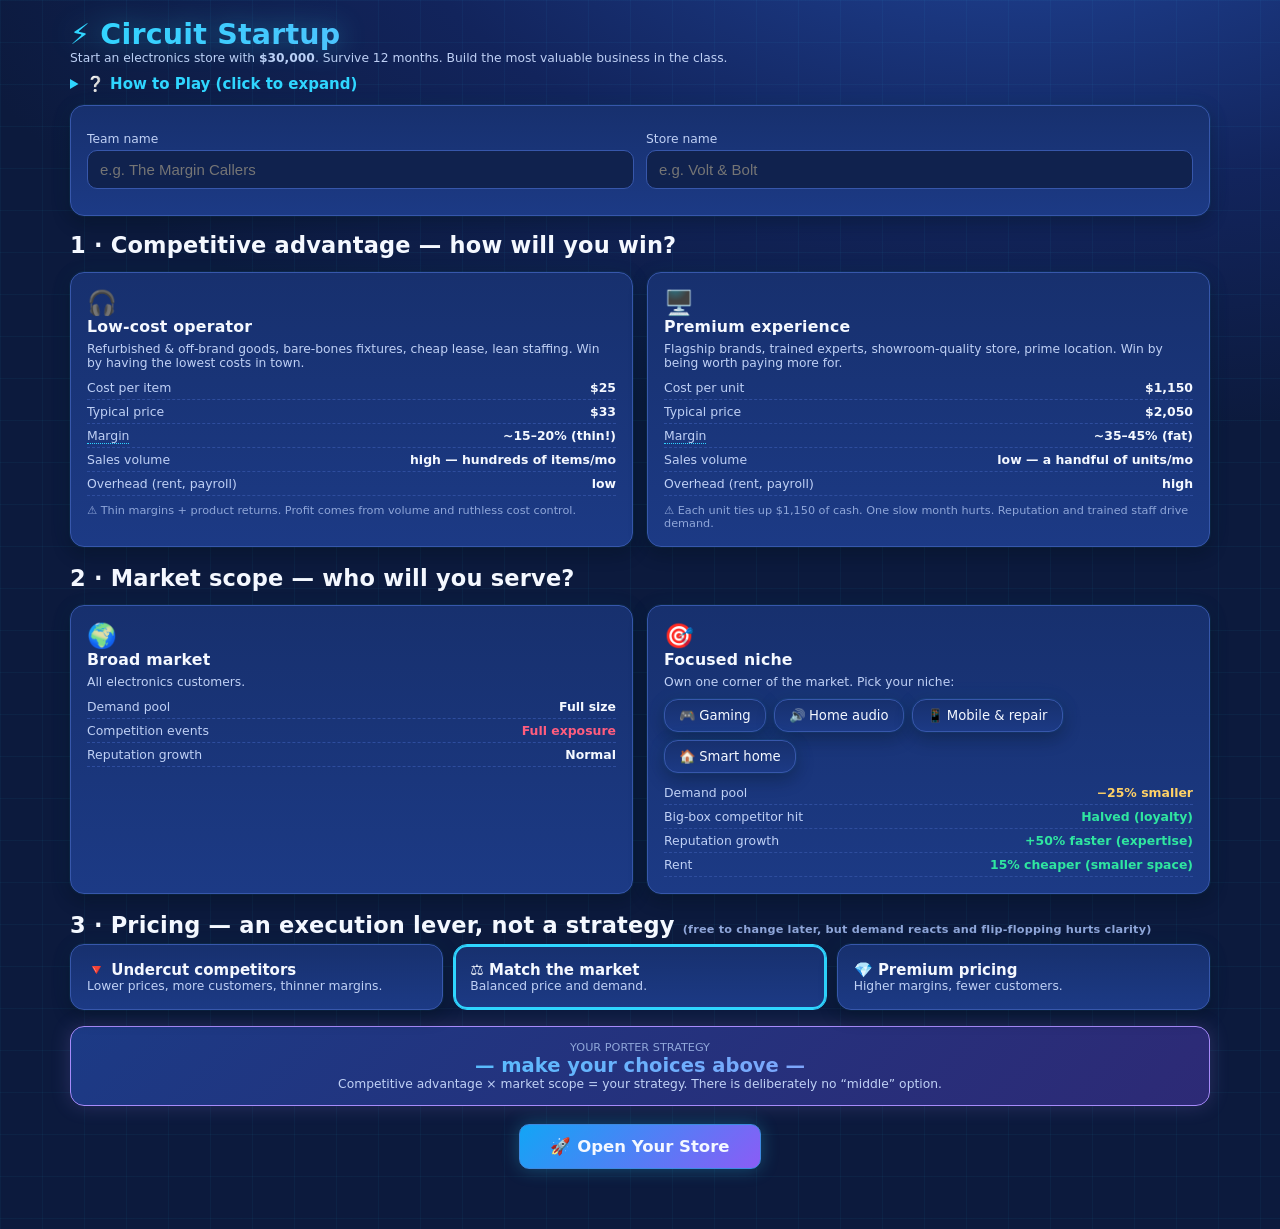
==== commit c0958a40: "Brighten UI into an electric tech theme Lighter blue surfaces on a subtle circuit-grid background, n" ====
--- a/index.html
+++ b/index.html
@@ -6,16 +6,21 @@
 <title>Circuit Startup — Electronics Store Simulation</title>
 <style>
 :root{
-  --bg:#0b1020; --bg2:#101832; --card:#151f3d; --card2:#1b2750;
-  --line:#2a3763; --ink:#e8edf9; --ink2:#a6b3d6; --muted:#7482ab;
-  --accent:#4cc3ff; --accent2:#8b7bff; --good:#3ddc97; --warn:#ffc857; --bad:#ff6b81;
-  --chart:#4499ec;
+  --bg:#0c1a3d; --bg2:#132a63; --card:#17306e; --card2:#1c3a85;
+  --line:#3757ab; --ink:#f4f8ff; --ink2:#bfd0f5; --muted:#8fa6d9;
+  --accent:#2fd6ff; --accent2:#a78bfa; --good:#2fe6a0; --warn:#ffd166; --bad:#ff5d7e;
+  --glow:rgba(47,214,255,.22);
+  --chart:#3f97ea;
   --radius:14px;
   font-size:15px;
 }
 *{box-sizing:border-box; margin:0; padding:0}
 body{
-  background:radial-gradient(1200px 600px at 80% -10%, #16224a 0%, var(--bg) 55%);
+  background:
+    linear-gradient(rgba(47,214,255,.045) 1px, transparent 1px),
+    linear-gradient(90deg, rgba(47,214,255,.045) 1px, transparent 1px),
+    radial-gradient(1400px 700px at 80% -10%, #21469c 0%, #12245c 45%, var(--bg) 80%);
+  background-size:42px 42px, 42px 42px, auto;
   color:var(--ink); font-family:"Segoe UI", system-ui, -apple-system, Roboto, sans-serif;
   min-height:100vh;
 }
@@ -24,19 +29,21 @@
 .wrap{max-width:1180px; margin:0 auto; padding:18px 20px 60px}
 .small{font-size:.82rem; color:var(--ink2)}
 .tiny{font-size:.75rem; color:var(--muted)}
-.money{font-variant-numeric:tabular-nums}
+.money{font-variant-numeric:tabular-nums; font-family:Consolas,"SF Mono","Cascadia Mono",Menlo,monospace}
 .good{color:var(--good)} .bad{color:var(--bad)} .warn{color:var(--warn)}
 .hidden{display:none !important}
 
 .card{background:linear-gradient(180deg,var(--card),var(--card2)); border:1px solid var(--line);
-  border-radius:var(--radius); padding:16px; box-shadow:0 6px 18px rgba(0,0,0,.35)}
-.btn{cursor:pointer; border:1px solid var(--line); background:#233059; color:var(--ink);
-  padding:8px 14px; border-radius:10px; font-size:.9rem; transition:transform .06s, background .15s}
-.btn:hover{background:#2c3c6e}
+  border-radius:var(--radius); padding:16px;
+  box-shadow:0 6px 18px rgba(0,0,0,.3), 0 0 0 1px rgba(47,214,255,.06), 0 0 24px rgba(47,214,255,.05)}
+.btn{cursor:pointer; border:1px solid var(--line); background:#27448f; color:var(--ink);
+  padding:8px 14px; border-radius:10px; font-size:.9rem; transition:transform .06s, background .15s, box-shadow .15s}
+.btn:hover{background:#3155ab; box-shadow:0 0 12px var(--glow)}
 .btn:active{transform:scale(.97)}
-.btn.primary{background:linear-gradient(135deg,#2f7ff0,#7b5cff); border-color:#3b6fd8; font-weight:700}
+.btn.primary{background:linear-gradient(135deg,#12a5f5,#8b5cf6); border-color:#3d8ae0; font-weight:700;
+  box-shadow:0 0 18px rgba(47,214,255,.28)}
 .btn.primary:hover{filter:brightness(1.12)}
-.btn.danger{background:#5a2333; border-color:#7c3247}
+.btn.danger{background:#6b2740; border-color:#94395a}
 .btn.ghost{background:transparent}
 .btn:disabled{opacity:.42; cursor:not-allowed; transform:none}
 .btn .cost{color:var(--warn); font-weight:700; margin-left:6px}
@@ -47,33 +54,35 @@
 .tt{border-bottom:1px dotted var(--accent); cursor:help; position:relative}
 .tt:hover::after{
   content:attr(data-tip); position:absolute; left:0; bottom:130%; z-index:50; width:260px;
-  background:#0d1430; border:1px solid var(--accent); color:var(--ink); padding:9px 11px;
+  background:#102452; border:1px solid var(--accent); color:var(--ink); padding:9px 11px;
   border-radius:10px; font-size:.78rem; line-height:1.35; box-shadow:0 8px 20px rgba(0,0,0,.5);
   white-space:normal; font-weight:400;
 }
 
 /* ---------- setup ---------- */
 .logo{font-size:1.9rem; background:linear-gradient(90deg,var(--accent),var(--accent2));
-  -webkit-background-clip:text; background-clip:text; color:transparent}
+  -webkit-background-clip:text; background-clip:text; color:transparent;
+  filter:drop-shadow(0 0 14px rgba(47,214,255,.45))}
 .setup-grid{display:grid; grid-template-columns:repeat(auto-fit,minmax(300px,1fr)); gap:14px; margin-top:14px}
 .choice-card{cursor:pointer; position:relative; transition:border-color .15s, transform .1s}
 .choice-card:hover{transform:translateY(-2px)}
 .choice-card.sel{border-color:var(--accent); box-shadow:0 0 0 2px var(--accent) inset}
 .choice-card h3{font-size:1.05rem; margin-bottom:2px}
 .choice-card .icon{font-size:1.6rem}
-.stat-row{display:flex; justify-content:space-between; padding:4px 0; border-bottom:1px dashed #263259; font-size:.83rem}
+.stat-row{display:flex; justify-content:space-between; padding:4px 0; border-bottom:1px dashed #2e4d9e; font-size:.83rem}
 .stat-row span:first-child{color:var(--ink2)}
 .field{margin:10px 0}
 .field label{display:block; font-size:.82rem; color:var(--ink2); margin-bottom:4px}
 .field input{width:100%; padding:10px 12px; border-radius:10px; border:1px solid var(--line);
-  background:#0e1633; color:var(--ink); font-size:1rem}
+  background:#10224e; color:var(--ink); font-size:1rem}
+.field input:focus{outline:none; border-color:var(--accent); box-shadow:0 0 10px var(--glow)}
 .price-opts{display:flex; gap:10px; flex-wrap:wrap; margin-top:6px}
 .price-opt{flex:1; min-width:170px; cursor:pointer}
 .price-opt.sel,.niche-chip.sel{border-color:var(--accent); box-shadow:0 0 0 2px var(--accent) inset}
 .niche-chips{display:flex; gap:8px; flex-wrap:wrap; margin-top:10px}
 .niche-chip{cursor:pointer; padding:8px 14px; font-size:.88rem}
 .porter-banner{margin-top:16px; padding:14px 18px; border:1px solid var(--accent2); border-radius:var(--radius);
-  background:linear-gradient(135deg,#1b2750,#241f4d); text-align:center}
+  background:linear-gradient(135deg,#1c3a85,#2d2a76); text-align:center; box-shadow:0 0 20px rgba(167,139,250,.2)}
 .porter-banner .pname{font-size:1.3rem; font-weight:900;
   background:linear-gradient(90deg,var(--accent),var(--accent2)); -webkit-background-clip:text; background-clip:text; color:transparent}
 
@@ -83,16 +92,16 @@
 .dash .lbl{font-size:.7rem; text-transform:uppercase; letter-spacing:.8px; color:var(--muted)}
 .dash .val{font-size:1.2rem; font-weight:800; margin-top:2px}
 #cashVal.c-good{color:var(--good)} #cashVal.c-warn{color:var(--warn)} #cashVal.c-bad{color:var(--bad)}
-.meter{height:8px; background:#0d1430; border-radius:99px; overflow:hidden; margin-top:6px}
+.meter{height:8px; background:#0f2050; border-radius:99px; overflow:hidden; margin-top:6px}
 .meter i{display:block; height:100%; background:linear-gradient(90deg,var(--bad),var(--warn),var(--good)); border-radius:99px}
 .clarity-strong{color:var(--good)} .clarity-wobble{color:var(--warn)} .clarity-stuck{color:var(--bad)}
 
 /* ---------- demand preview ---------- */
-.preview{border:1px solid var(--accent); margin-top:12px}
+.preview{border:1px solid var(--accent); margin-top:12px; box-shadow:0 0 20px var(--glow)}
 .preview h3{color:var(--accent)}
 .stack{list-style:none; margin-top:6px}
 .stack li{display:flex; justify-content:space-between; padding:3px 0; font-size:.85rem;
-  border-bottom:1px dashed #223059; color:var(--ink2)}
+  border-bottom:1px dashed #2e4d9e; color:var(--ink2)}
 .stack li b{color:var(--ink)}
 .stack li.res{border-top:2px solid var(--line); border-bottom:none; font-weight:800; color:var(--ink)}
 .stack .pos{color:var(--good)} .stack .neg{color:var(--bad)} .stack .neu{color:var(--muted)}
@@ -101,23 +110,23 @@
 /* ---------- decision grid ---------- */
 .decisions{display:grid; grid-template-columns:repeat(auto-fit,minmax(330px,1fr)); gap:14px; margin-top:14px}
 .dcard h3{display:flex; align-items:center; gap:8px; font-size:1rem; margin-bottom:8px}
-.dcard .row{display:flex; align-items:center; justify-content:space-between; gap:8px; padding:7px 0; border-bottom:1px dashed #223059}
+.dcard .row{display:flex; align-items:center; justify-content:space-between; gap:8px; padding:7px 0; border-bottom:1px dashed #2e4d9e}
 .dcard .row:last-child{border-bottom:none}
 .dcard .desc{flex:1; font-size:.83rem; color:var(--ink2)}
 .dcard .desc b{color:var(--ink)}
 .qty{display:flex; align-items:center; gap:6px}
-.qty input{width:74px; text-align:center; padding:6px; border-radius:8px; border:1px solid var(--line); background:#0e1633; color:var(--ink)}
+.qty input{width:74px; text-align:center; padding:6px; border-radius:8px; border:1px solid var(--line); background:#10224e; color:var(--ink)}
 .owned{color:var(--good); font-size:.8rem; font-weight:700}
 
 .topbar{display:flex; align-items:center; justify-content:space-between; gap:12px; flex-wrap:wrap}
-.month-chip{font-size:1rem; font-weight:800; padding:6px 14px; border-radius:10px; background:#1d2a55; border:1px solid var(--line)}
+.month-chip{font-size:1rem; font-weight:800; padding:6px 14px; border-radius:10px; background:#21418f; border:1px solid var(--line)}
 .season{font-size:.78rem; color:var(--warn)}
 
 /* ---------- chart ---------- */
 .chartbox{margin-top:10px}
 .chartbox svg{width:100%; height:150px; display:block}
 .chartbox text{fill:var(--muted); font-size:10px}
-.chartbox .axis{stroke:#26335f; stroke-width:1}
+.chartbox .axis{stroke:#31509e; stroke-width:1}
 .chartbox .cashline{stroke:var(--chart); stroke-width:2; fill:none; stroke-linejoin:round; stroke-linecap:round}
 .chartbox .dot{fill:var(--chart)}
 .chartbox .hover-target{fill:transparent; cursor:pointer}
@@ -129,7 +138,7 @@
 .modal{max-width:680px; width:100%; max-height:92vh; overflow:auto}
 .modal h2{margin-bottom:10px}
 .pnl{width:100%; border-collapse:collapse; margin:8px 0}
-.pnl td{padding:5px 4px; font-size:.88rem; border-bottom:1px dashed #223059}
+.pnl td{padding:5px 4px; font-size:.88rem; border-bottom:1px dashed #2e4d9e}
 .pnl td:last-child{text-align:right; font-variant-numeric:tabular-nums}
 .pnl tr.total td{border-top:2px solid var(--line); border-bottom:none; font-weight:800}
 .event-card{border:1px solid var(--line); border-radius:12px; padding:12px; margin:10px 0}
@@ -139,7 +148,7 @@
 
 /* ---------- toasts ---------- */
 #toasts{position:fixed; right:16px; top:16px; z-index:200; display:flex; flex-direction:column; gap:8px}
-.toast{background:#111b3d; border:1px solid var(--line); border-left:4px solid var(--accent);
+.toast{background:#152c66; border:1px solid var(--line); border-left:4px solid var(--accent);
   padding:10px 14px; border-radius:10px; font-size:.85rem; box-shadow:0 8px 24px rgba(0,0,0,.5);
   animation:pop .18s ease-out; max-width:320px}
 .toast.spend{border-left-color:var(--warn)} .toast.earn{border-left-color:var(--good)} .toast.err{border-left-color:var(--bad)}
@@ -147,13 +156,15 @@
 
 /* ---------- final screens ---------- */
 .score-big{font-size:3.2rem; font-weight:900; text-align:center; margin:12px 0;
-  background:linear-gradient(90deg,var(--accent),var(--accent2)); -webkit-background-clip:text; background-clip:text; color:transparent}
+  background:linear-gradient(90deg,var(--accent),var(--accent2)); -webkit-background-clip:text; background-clip:text; color:transparent;
+  filter:drop-shadow(0 0 22px rgba(47,214,255,.5))}
 .badges{display:flex; gap:10px; flex-wrap:wrap; justify-content:center; margin:10px 0}
-.badge{padding:8px 14px; border-radius:12px; background:#1d2a55; border:1px solid var(--accent2); font-weight:700; font-size:.9rem}
+.badge{padding:8px 14px; border-radius:12px; background:#21418f; border:1px solid var(--accent2); font-weight:700; font-size:.9rem;
+  box-shadow:0 0 14px rgba(167,139,250,.25)}
 .timeline li{list-style:none; padding:5px 0 5px 14px; border-left:2px solid var(--line); font-size:.85rem; color:var(--ink2)}
 .debrief li{margin:10px 0 10px 18px; font-size:.92rem; line-height:1.45}
 .verdict{border:1px solid var(--accent2); border-radius:var(--radius); padding:14px 18px; margin:14px 0;
-  background:linear-gradient(135deg,#1b2750,#241f4d)}
+  background:linear-gradient(135deg,#1c3a85,#2d2a76); box-shadow:0 0 20px rgba(167,139,250,.18)}
 
 /* ---------- guide ---------- */
 details.howto{margin:10px 0}
@@ -164,7 +175,7 @@
 .guide h3:first-child{margin-top:0}
 .guide b{color:var(--ink)}
 .guide ul{margin:4px 0 4px 20px}
-.guide .ex{background:#0e1633; border:1px solid var(--line); border-radius:10px; padding:10px 12px; margin:6px 0; font-size:.82rem}
+.guide .ex{background:#10224e; border:1px solid var(--line); border-radius:10px; padding:10px 12px; margin:6px 0; font-size:.82rem}
 
 @media (max-width:640px){ .decisions{grid-template-columns:1fr} }
 </style>
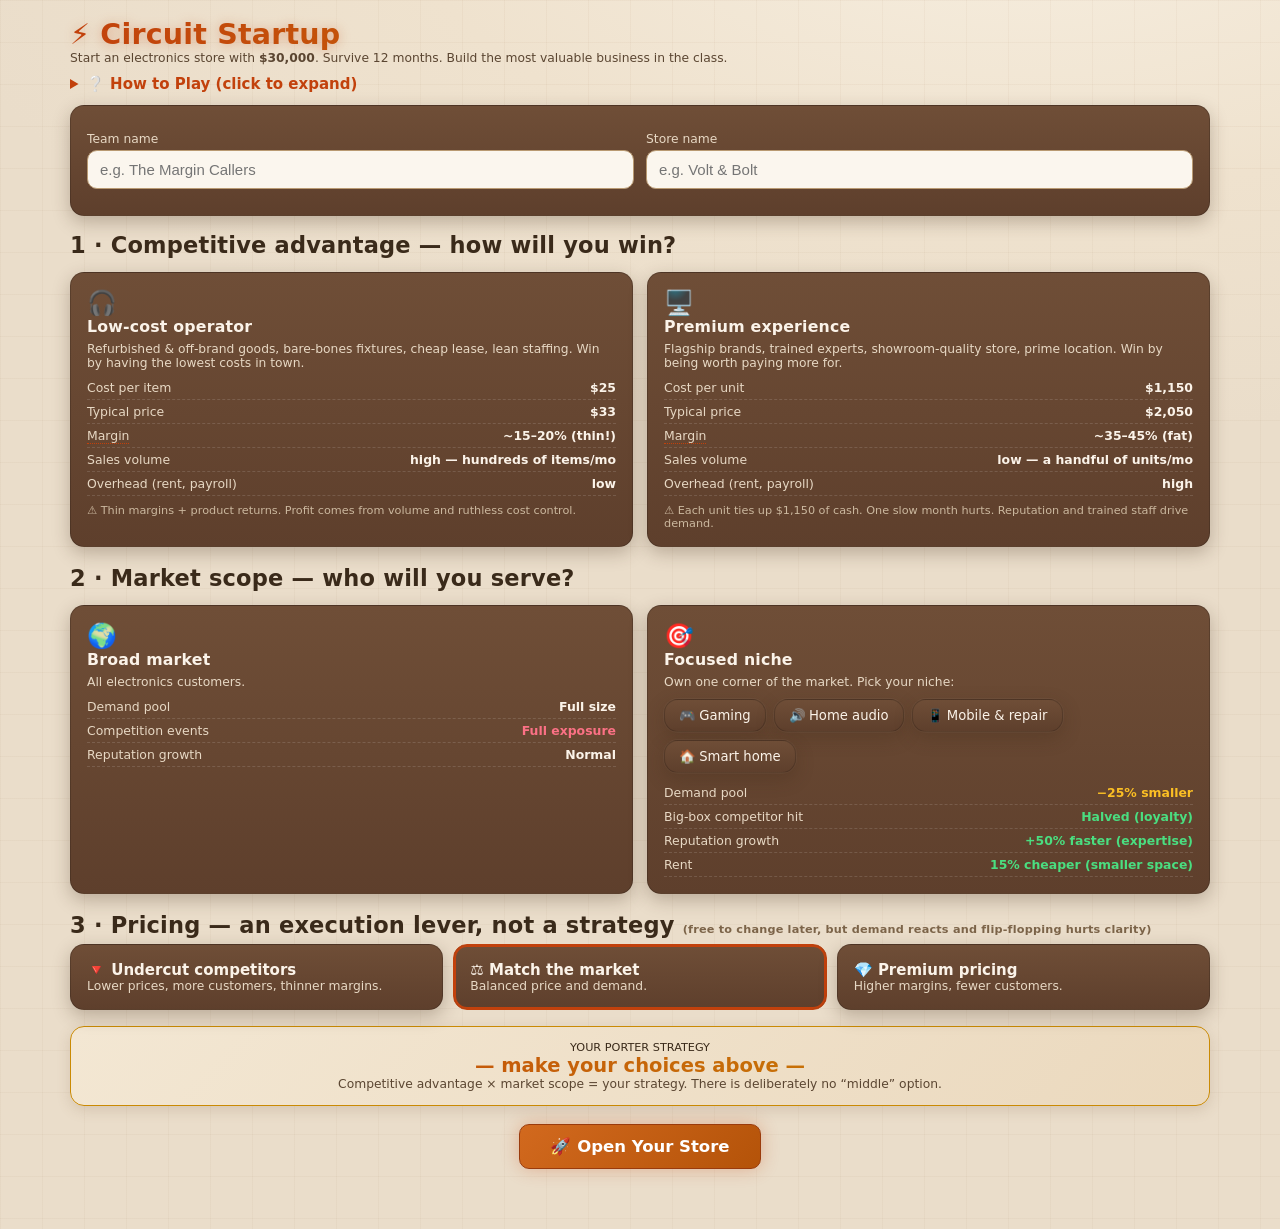
==== commit 58cbbbcf: "Switch to a warm cream + coffee-brown color scheme Cream page background (#EADDCA) with dark espress" ====
--- a/index.html
+++ b/index.html
@@ -6,20 +6,21 @@
 <title>Circuit Startup — Electronics Store Simulation</title>
 <style>
 :root{
-  --bg:#0c1a3d; --bg2:#132a63; --card:#17306e; --card2:#1c3a85;
-  --line:#3757ab; --ink:#f4f8ff; --ink2:#bfd0f5; --muted:#8fa6d9;
-  --accent:#2fd6ff; --accent2:#a78bfa; --good:#2fe6a0; --warn:#ffd166; --bad:#ff5d7e;
-  --glow:rgba(47,214,255,.22);
-  --chart:#3f97ea;
+  --bg:#EADDCA; --bg2:#E0CFB6; --card:#6F4E37; --card2:#5E3F2C;
+  --line:#C9B396; --ink:#3A2A1A; --ink2:#5B4632; --muted:#7C6449;
+  --cink:#FBF3E9; --cink2:#E7D8C4; --cmuted:#CBB89F;
+  --accent:#C2410C; --accent2:#CA8A04; --good:#4ADE80; --warn:#FBBF24; --bad:#FB7185;
+  --glow:rgba(194,65,12,.18);
+  --chart:#F59E0B;
   --radius:14px;
   font-size:15px;
 }
 *{box-sizing:border-box; margin:0; padding:0}
 body{
   background:
-    linear-gradient(rgba(47,214,255,.045) 1px, transparent 1px),
-    linear-gradient(90deg, rgba(47,214,255,.045) 1px, transparent 1px),
-    radial-gradient(1400px 700px at 80% -10%, #21469c 0%, #12245c 45%, var(--bg) 80%);
+    linear-gradient(rgba(150,110,70,.05) 1px, transparent 1px),
+    linear-gradient(90deg, rgba(150,110,70,.05) 1px, transparent 1px),
+    radial-gradient(1400px 700px at 80% -10%, #F7EFE1 0%, #EFE2CE 45%, var(--bg) 80%);
   background-size:42px 42px, 42px 42px, auto;
   color:var(--ink); font-family:"Segoe UI", system-ui, -apple-system, Roboto, sans-serif;
   min-height:100vh;
@@ -33,20 +34,22 @@
 .good{color:var(--good)} .bad{color:var(--bad)} .warn{color:var(--warn)}
 .hidden{display:none !important}
 
-.card{background:linear-gradient(180deg,var(--card),var(--card2)); border:1px solid var(--line);
-  border-radius:var(--radius); padding:16px;
-  box-shadow:0 6px 18px rgba(0,0,0,.3), 0 0 0 1px rgba(47,214,255,.06), 0 0 24px rgba(47,214,255,.05)}
-.btn{cursor:pointer; border:1px solid var(--line); background:#27448f; color:var(--ink);
+.card{background:linear-gradient(180deg,var(--card),var(--card2)); border:1px solid rgba(0,0,0,.18);
+  border-radius:var(--radius); padding:16px; color:var(--cink);
+  box-shadow:0 6px 18px rgba(60,38,20,.28), 0 0 0 1px rgba(255,255,255,.04)}
+.btn{cursor:pointer; border:1px solid #B99A72; background:#EFE0C7; color:#3A2A1A;
   padding:8px 14px; border-radius:10px; font-size:.9rem; transition:transform .06s, background .15s, box-shadow .15s}
-.btn:hover{background:#3155ab; box-shadow:0 0 12px var(--glow)}
+.btn:hover{background:#E6D2B0; box-shadow:0 0 12px var(--glow)}
 .btn:active{transform:scale(.97)}
-.btn.primary{background:linear-gradient(135deg,#12a5f5,#8b5cf6); border-color:#3d8ae0; font-weight:700;
-  box-shadow:0 0 18px rgba(47,214,255,.28)}
-.btn.primary:hover{filter:brightness(1.12)}
-.btn.danger{background:#6b2740; border-color:#94395a}
+.btn.primary{background:linear-gradient(135deg,#D2691E,#B45309); border-color:#9A3B0C; color:#fff; font-weight:700;
+  box-shadow:0 0 18px rgba(194,65,12,.3)}
+.btn.primary:hover{filter:brightness(1.08)}
+.btn.danger{background:#C2410C; border-color:#9A3B0C; color:#fff}
+.btn .cost{color:#B45309}
+.btn.primary .cost,.btn.danger .cost{color:#ffe4c4}
 .btn.ghost{background:transparent}
 .btn:disabled{opacity:.42; cursor:not-allowed; transform:none}
-.btn .cost{color:var(--warn); font-weight:700; margin-left:6px}
+.btn .cost{font-weight:700; margin-left:6px}
 .pill{display:inline-block; padding:2px 10px; border-radius:999px; font-size:.72rem; border:1px solid var(--line); color:var(--ink2)}
 .offstrat{color:var(--bad); font-size:.72rem; font-weight:700}
 .onstrat{color:var(--good); font-size:.72rem; font-weight:700}
@@ -54,7 +57,7 @@
 .tt{border-bottom:1px dotted var(--accent); cursor:help; position:relative}
 .tt:hover::after{
   content:attr(data-tip); position:absolute; left:0; bottom:130%; z-index:50; width:260px;
-  background:#102452; border:1px solid var(--accent); color:var(--ink); padding:9px 11px;
+  background:#3A2A1A; border:1px solid var(--accent); color:#FBF3E9; padding:9px 11px;
   border-radius:10px; font-size:.78rem; line-height:1.35; box-shadow:0 8px 20px rgba(0,0,0,.5);
   white-space:normal; font-weight:400;
 }
@@ -62,19 +65,19 @@
 /* ---------- setup ---------- */
 .logo{font-size:1.9rem; background:linear-gradient(90deg,var(--accent),var(--accent2));
   -webkit-background-clip:text; background-clip:text; color:transparent;
-  filter:drop-shadow(0 0 14px rgba(47,214,255,.45))}
+  filter:drop-shadow(0 1px 6px rgba(194,65,12,.35))}
 .setup-grid{display:grid; grid-template-columns:repeat(auto-fit,minmax(300px,1fr)); gap:14px; margin-top:14px}
 .choice-card{cursor:pointer; position:relative; transition:border-color .15s, transform .1s}
 .choice-card:hover{transform:translateY(-2px)}
 .choice-card.sel{border-color:var(--accent); box-shadow:0 0 0 2px var(--accent) inset}
 .choice-card h3{font-size:1.05rem; margin-bottom:2px}
 .choice-card .icon{font-size:1.6rem}
-.stat-row{display:flex; justify-content:space-between; padding:4px 0; border-bottom:1px dashed #2e4d9e; font-size:.83rem}
+.stat-row{display:flex; justify-content:space-between; padding:4px 0; border-bottom:1px dashed #CBB69A; font-size:.83rem}
 .stat-row span:first-child{color:var(--ink2)}
 .field{margin:10px 0}
 .field label{display:block; font-size:.82rem; color:var(--ink2); margin-bottom:4px}
-.field input{width:100%; padding:10px 12px; border-radius:10px; border:1px solid var(--line);
-  background:#10224e; color:var(--ink); font-size:1rem}
+.field input{width:100%; padding:10px 12px; border-radius:10px; border:1px solid #B99A72;
+  background:#FBF6EE; color:#3A2A1A; font-size:1rem}
 .field input:focus{outline:none; border-color:var(--accent); box-shadow:0 0 10px var(--glow)}
 .price-opts{display:flex; gap:10px; flex-wrap:wrap; margin-top:6px}
 .price-opt{flex:1; min-width:170px; cursor:pointer}
@@ -82,7 +85,7 @@
 .niche-chips{display:flex; gap:8px; flex-wrap:wrap; margin-top:10px}
 .niche-chip{cursor:pointer; padding:8px 14px; font-size:.88rem}
 .porter-banner{margin-top:16px; padding:14px 18px; border:1px solid var(--accent2); border-radius:var(--radius);
-  background:linear-gradient(135deg,#1c3a85,#2d2a76); text-align:center; box-shadow:0 0 20px rgba(167,139,250,.2)}
+  background:linear-gradient(135deg,#F3E7D3,#EBD9BE); text-align:center; box-shadow:0 4px 14px rgba(120,90,60,.18)}
 .porter-banner .pname{font-size:1.3rem; font-weight:900;
   background:linear-gradient(90deg,var(--accent),var(--accent2)); -webkit-background-clip:text; background-clip:text; color:transparent}
 
@@ -92,16 +95,16 @@
 .dash .lbl{font-size:.7rem; text-transform:uppercase; letter-spacing:.8px; color:var(--muted)}
 .dash .val{font-size:1.2rem; font-weight:800; margin-top:2px}
 #cashVal.c-good{color:var(--good)} #cashVal.c-warn{color:var(--warn)} #cashVal.c-bad{color:var(--bad)}
-.meter{height:8px; background:#0f2050; border-radius:99px; overflow:hidden; margin-top:6px}
+.meter{height:8px; background:rgba(0,0,0,.24); border-radius:99px; overflow:hidden; margin-top:6px}
 .meter i{display:block; height:100%; background:linear-gradient(90deg,var(--bad),var(--warn),var(--good)); border-radius:99px}
 .clarity-strong{color:var(--good)} .clarity-wobble{color:var(--warn)} .clarity-stuck{color:var(--bad)}
 
 /* ---------- demand preview ---------- */
 .preview{border:1px solid var(--accent); margin-top:12px; box-shadow:0 0 20px var(--glow)}
-.preview h3{color:var(--accent)}
+.preview h3{color:#FDBA74}
 .stack{list-style:none; margin-top:6px}
 .stack li{display:flex; justify-content:space-between; padding:3px 0; font-size:.85rem;
-  border-bottom:1px dashed #2e4d9e; color:var(--ink2)}
+  border-bottom:1px dashed #CBB69A; color:var(--ink2)}
 .stack li b{color:var(--ink)}
 .stack li.res{border-top:2px solid var(--line); border-bottom:none; font-weight:800; color:var(--ink)}
 .stack .pos{color:var(--good)} .stack .neg{color:var(--bad)} .stack .neu{color:var(--muted)}
@@ -110,23 +113,23 @@
 /* ---------- decision grid ---------- */
 .decisions{display:grid; grid-template-columns:repeat(auto-fit,minmax(330px,1fr)); gap:14px; margin-top:14px}
 .dcard h3{display:flex; align-items:center; gap:8px; font-size:1rem; margin-bottom:8px}
-.dcard .row{display:flex; align-items:center; justify-content:space-between; gap:8px; padding:7px 0; border-bottom:1px dashed #2e4d9e}
+.dcard .row{display:flex; align-items:center; justify-content:space-between; gap:8px; padding:7px 0; border-bottom:1px dashed #CBB69A}
 .dcard .row:last-child{border-bottom:none}
 .dcard .desc{flex:1; font-size:.83rem; color:var(--ink2)}
 .dcard .desc b{color:var(--ink)}
 .qty{display:flex; align-items:center; gap:6px}
-.qty input{width:74px; text-align:center; padding:6px; border-radius:8px; border:1px solid var(--line); background:#10224e; color:var(--ink)}
+.qty input{width:74px; text-align:center; padding:6px; border-radius:8px; border:1px solid #B99A72; background:#FBF6EE; color:#3A2A1A}
 .owned{color:var(--good); font-size:.8rem; font-weight:700}
 
 .topbar{display:flex; align-items:center; justify-content:space-between; gap:12px; flex-wrap:wrap}
-.month-chip{font-size:1rem; font-weight:800; padding:6px 14px; border-radius:10px; background:#21418f; border:1px solid var(--line)}
-.season{font-size:.78rem; color:var(--warn)}
+.month-chip{font-size:1rem; font-weight:800; padding:6px 14px; border-radius:10px; background:#6F4E37; color:#FBF3E9; border:1px solid #5E3F2C}
+.season{font-size:.78rem; color:#B45309; font-weight:600}
 
 /* ---------- chart ---------- */
 .chartbox{margin-top:10px}
 .chartbox svg{width:100%; height:150px; display:block}
 .chartbox text{fill:var(--muted); font-size:10px}
-.chartbox .axis{stroke:#31509e; stroke-width:1}
+.chartbox .axis{stroke:rgba(255,255,255,.15); stroke-width:1}
 .chartbox .cashline{stroke:var(--chart); stroke-width:2; fill:none; stroke-linejoin:round; stroke-linecap:round}
 .chartbox .dot{fill:var(--chart)}
 .chartbox .hover-target{fill:transparent; cursor:pointer}
@@ -138,7 +141,7 @@
 .modal{max-width:680px; width:100%; max-height:92vh; overflow:auto}
 .modal h2{margin-bottom:10px}
 .pnl{width:100%; border-collapse:collapse; margin:8px 0}
-.pnl td{padding:5px 4px; font-size:.88rem; border-bottom:1px dashed #2e4d9e}
+.pnl td{padding:5px 4px; font-size:.88rem; border-bottom:1px dashed #CBB69A}
 .pnl td:last-child{text-align:right; font-variant-numeric:tabular-nums}
 .pnl tr.total td{border-top:2px solid var(--line); border-bottom:none; font-weight:800}
 .event-card{border:1px solid var(--line); border-radius:12px; padding:12px; margin:10px 0}
@@ -148,7 +151,7 @@
 
 /* ---------- toasts ---------- */
 #toasts{position:fixed; right:16px; top:16px; z-index:200; display:flex; flex-direction:column; gap:8px}
-.toast{background:#152c66; border:1px solid var(--line); border-left:4px solid var(--accent);
+.toast{background:#FBF6EE; color:#3A2A1A; border:1px solid #C9B396; border-left:4px solid var(--accent);
   padding:10px 14px; border-radius:10px; font-size:.85rem; box-shadow:0 8px 24px rgba(0,0,0,.5);
   animation:pop .18s ease-out; max-width:320px}
 .toast.spend{border-left-color:var(--warn)} .toast.earn{border-left-color:var(--good)} .toast.err{border-left-color:var(--bad)}
@@ -157,14 +160,14 @@
 /* ---------- final screens ---------- */
 .score-big{font-size:3.2rem; font-weight:900; text-align:center; margin:12px 0;
   background:linear-gradient(90deg,var(--accent),var(--accent2)); -webkit-background-clip:text; background-clip:text; color:transparent;
-  filter:drop-shadow(0 0 22px rgba(47,214,255,.5))}
+  filter:drop-shadow(0 2px 8px rgba(194,65,12,.3))}
 .badges{display:flex; gap:10px; flex-wrap:wrap; justify-content:center; margin:10px 0}
-.badge{padding:8px 14px; border-radius:12px; background:#21418f; border:1px solid var(--accent2); font-weight:700; font-size:.9rem;
-  box-shadow:0 0 14px rgba(167,139,250,.25)}
+.badge{padding:8px 14px; border-radius:12px; background:#EFE0C7; color:#3A2A1A; border:1px solid var(--accent2); font-weight:700; font-size:.9rem;
+  box-shadow:0 3px 10px rgba(120,90,60,.18)}
 .timeline li{list-style:none; padding:5px 0 5px 14px; border-left:2px solid var(--line); font-size:.85rem; color:var(--ink2)}
 .debrief li{margin:10px 0 10px 18px; font-size:.92rem; line-height:1.45}
 .verdict{border:1px solid var(--accent2); border-radius:var(--radius); padding:14px 18px; margin:14px 0;
-  background:linear-gradient(135deg,#1c3a85,#2d2a76); box-shadow:0 0 20px rgba(167,139,250,.18)}
+  background:linear-gradient(135deg,#F3E7D3,#EBD9BE); box-shadow:0 4px 14px rgba(120,90,60,.18)}
 
 /* ---------- guide ---------- */
 details.howto{margin:10px 0}
@@ -178,6 +181,35 @@
 .guide .ex{background:#10224e; border:1px solid var(--line); border-radius:10px; padding:10px 12px; margin:6px 0; font-size:.82rem}
 
 @media (max-width:640px){ .decisions{grid-template-columns:1fr} }
+
+/* ============================================================
+   Card-scoped light text — cards are dark coffee brown (#6F4E37).
+   Placed last so equal-specificity base rules never override it.
+   ============================================================ */
+.card, .card h2, .card h3, .card .val, .card p, .card li, .card td,
+.card .desc b, .card .stack li b, .card .stack li.res, .card .guide b,
+.card .guide h3, .card .debrief li{color:var(--cink)}
+.card .small, .card .desc, .card .dcard .desc, .card .stat-row span:first-child,
+.card .pill, .card .bills li, .card .stack li, .card .timeline li, .card .guide,
+.card .nextmonth li, .card .field label{color:var(--cink2)}
+.card .tiny, .card .lbl{color:var(--cmuted)}
+.card .chartbox text{fill:var(--cmuted)}
+.card .lastlbl{fill:var(--cink)}
+.card .stack .pos{color:#86efac} .card .stack .neg{color:#fda4af} .card .stack .neu{color:var(--cmuted)}
+.card .good{color:var(--good)} .card .bad{color:var(--bad)} .card .warn{color:var(--warn)}
+.card .owned{color:var(--good)} .card .offstrat{color:#fda4af} .card .onstrat{color:#86efac}
+.card .stat-row, .card .pnl td, .card .dcard .row, .card .row{border-bottom-color:rgba(255,255,255,.13)}
+.card .stack li{border-bottom-color:rgba(255,255,255,.13)}
+.card .pnl tr.total td, .card .stack li.res{border-top-color:rgba(255,255,255,.28)}
+.card .pill{border-color:rgba(255,255,255,.22)}
+.card .timeline li{border-left-color:rgba(255,255,255,.22)}
+.card .meter{background:rgba(0,0,0,.24)}
+.card .guide .ex{background:rgba(0,0,0,.2); border-color:rgba(255,255,255,.14)}
+.card .tt:hover::after{color:#FBF3E9}
+/* light warm boxes that sit on the cream page keep dark text */
+.porter-banner, .porter-banner .small, .porter-banner .tiny,
+.verdict, .verdict .small, .verdict h3{color:var(--ink)}
+.porter-banner .small, .verdict .small{color:var(--ink2)}
 </style>
 </head>
 <body>
